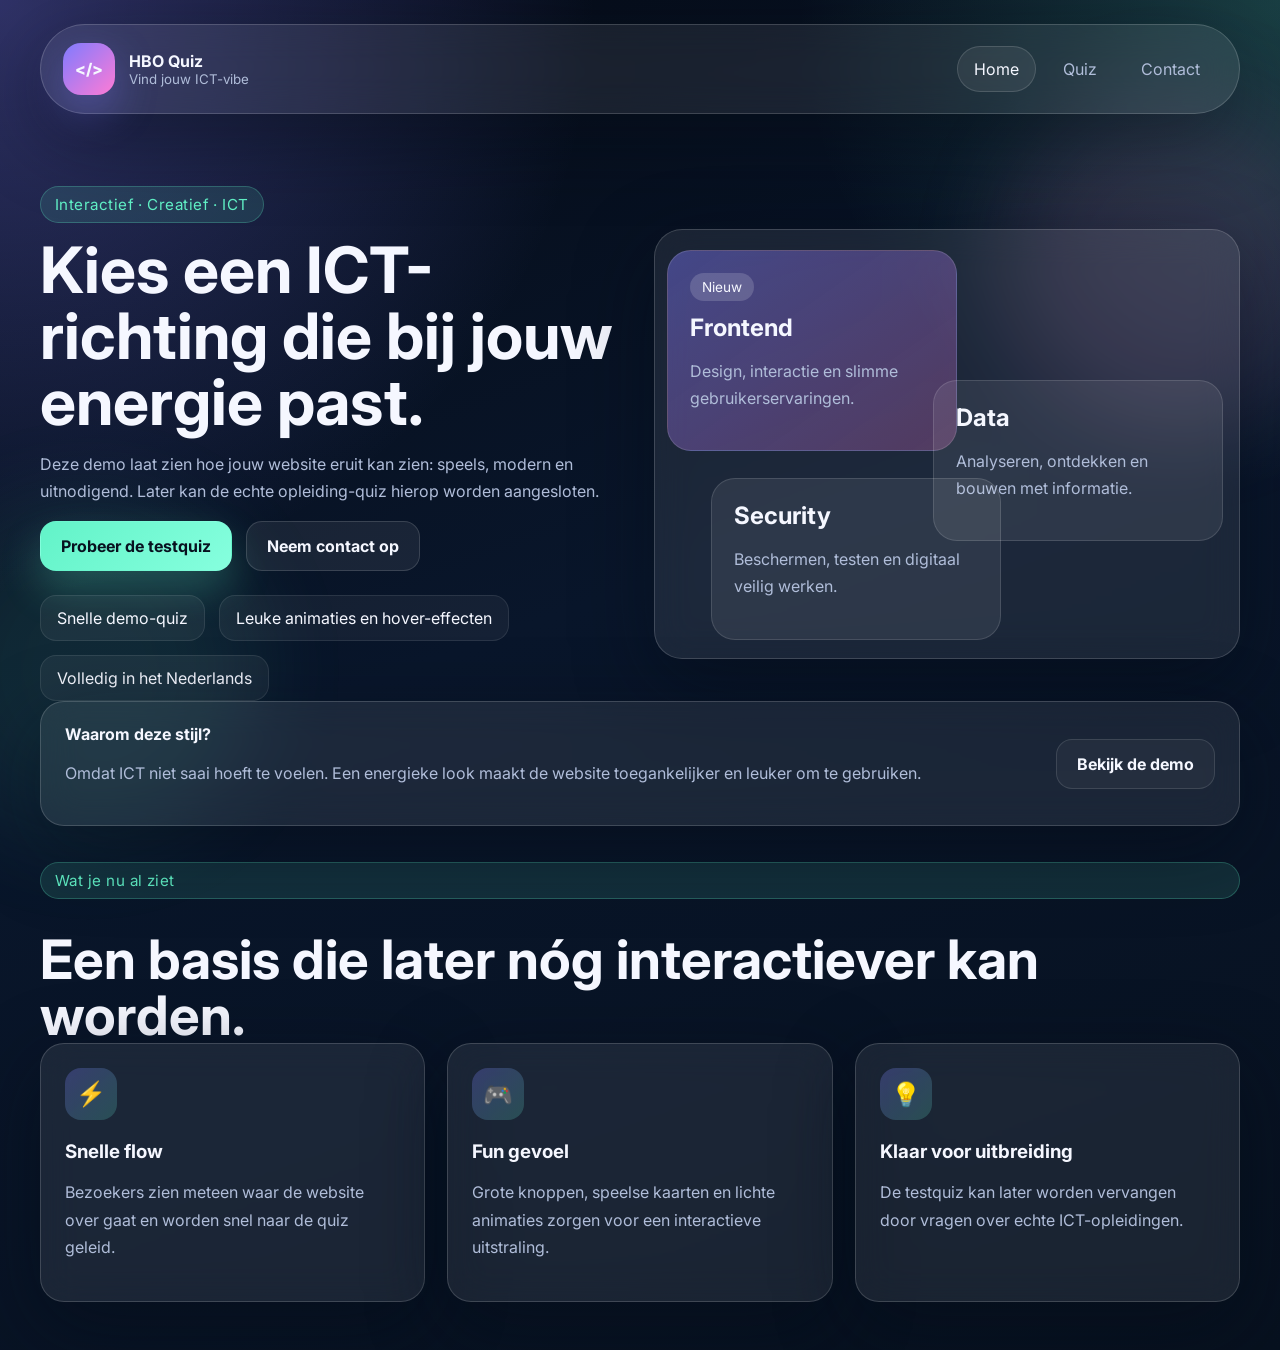
==== index.html @ da887272 "Merge pull request #1 from Aminao07/codex/create-interactive-quiz-website-structure Add static HBO Q" ====
<!DOCTYPE html>
<html lang="nl">
  <head>
    <meta charset="UTF-8" />
    <meta name="viewport" content="width=device-width, initial-scale=1.0" />
    <title>HBO Quiz | Ontdek jouw ICT-match</title>
    <meta
      name="description"
      content="Een speelse demo-website voor een interactieve ICT-quiz met home, quiz en contactpagina."
    />
    <link rel="preconnect" href="https://fonts.googleapis.com" />
    <link rel="preconnect" href="https://fonts.gstatic.com" crossorigin />
    <link
      href="https://fonts.googleapis.com/css2?family=Inter:wght@400;500;600;700;800&display=swap"
      rel="stylesheet"
    />
    <link rel="stylesheet" href="style.css" />
  </head>
  <body data-page="home">
    <div class="page-shell">
      <header class="site-header glass-panel">
        <a class="brand" href="index.html">
          <span class="brand-mark">&lt;/&gt;</span>
          <span>
            <strong>HBO Quiz</strong>
            <small>Vind jouw ICT-vibe</small>
          </span>
        </a>

        <button class="menu-toggle" type="button" aria-label="Open menu">
          <span></span>
          <span></span>
          <span></span>
        </button>

        <nav class="site-nav">
          <a class="active" href="index.html">Home</a>
          <a href="quiz.html">Quiz</a>
          <a href="contact.html">Contact</a>
        </nav>
      </header>

      <main>
        <section class="hero section-grid">
          <div class="hero-copy">
            <span class="eyebrow">Interactief · Creatief · ICT</span>
            <h1>Kies een ICT-richting die bij jouw energie past.</h1>
            <p>
              Deze demo laat zien hoe jouw website eruit kan zien: speels,
              modern en uitnodigend. Later kan de echte opleiding-quiz hierop
              worden aangesloten.
            </p>
            <div class="hero-actions">
              <a class="button button-primary" href="quiz.html">Probeer de testquiz</a>
              <a class="button button-secondary" href="contact.html">Neem contact op</a>
            </div>
            <ul class="hero-points">
              <li>Snelle demo-quiz</li>
              <li>Leuke animaties en hover-effecten</li>
              <li>Volledig in het Nederlands</li>
            </ul>
          </div>

          <div class="hero-visual glass-panel floating-card-stack">
            <div class="floating-card accent-card card-1">
              <span class="chip">Nieuw</span>
              <h2>Frontend</h2>
              <p>Design, interactie en slimme gebruikerservaringen.</p>
            </div>
            <div class="floating-card card-2">
              <h2>Data</h2>
              <p>Analyseren, ontdekken en bouwen met informatie.</p>
            </div>
            <div class="floating-card card-3">
              <h2>Security</h2>
              <p>Beschermen, testen en digitaal veilig werken.</p>
            </div>
          </div>
        </section>

        <section class="info-strip glass-panel">
          <div>
            <strong>Waarom deze stijl?</strong>
            <p>
              Omdat ICT niet saai hoeft te voelen. Een energieke look maakt de
              website toegankelijker en leuker om te gebruiken.
            </p>
          </div>
          <a class="button button-tertiary" href="quiz.html">Bekijk de demo</a>
        </section>

        <section class="section">
          <div class="section-heading">
            <span class="eyebrow">Wat je nu al ziet</span>
            <h2>Een basis die later nóg interactiever kan worden.</h2>
          </div>

          <div class="feature-grid">
            <article class="feature-card glass-panel">
              <div class="feature-icon">⚡</div>
              <h3>Snelle flow</h3>
              <p>
                Bezoekers zien meteen waar de website over gaat en worden snel
                naar de quiz geleid.
              </p>
            </article>
            <article class="feature-card glass-panel">
              <div class="feature-icon">🎮</div>
              <h3>Fun gevoel</h3>
              <p>
                Grote knoppen, speelse kaarten en lichte animaties zorgen voor
                een interactieve uitstraling.
              </p>
            </article>
            <article class="feature-card glass-panel">
              <div class="feature-icon">💡</div>
              <h3>Klaar voor uitbreiding</h3>
              <p>
                De testquiz kan later worden vervangen door vragen over echte
                ICT-opleidingen.
              </p>
            </article>
          </div>
        </section>
      </main>
    </div>

    <script src="script.js"></script>
  </body>
</html>
---- style.css ----
:root {
  --bg: #07111f;
  --bg-secondary: rgba(9, 18, 37, 0.75);
  --panel: rgba(255, 255, 255, 0.08);
  --panel-border: rgba(255, 255, 255, 0.16);
  --text: #f5f7ff;
  --muted: #b0bdd9;
  --accent: #62f3c8;
  --accent-strong: #7f7bff;
  --accent-warm: #ff7bd5;
  --shadow: 0 24px 80px rgba(5, 10, 22, 0.45);
  --radius-xl: 28px;
  --radius-lg: 20px;
  --radius-md: 14px;
}

* {
  box-sizing: border-box;
}

html {
  scroll-behavior: smooth;
}

body {
  margin: 0;
  min-height: 100vh;
  font-family: 'Inter', sans-serif;
  color: var(--text);
  background:
    radial-gradient(circle at top left, rgba(127, 123, 255, 0.35), transparent 32%),
    radial-gradient(circle at top right, rgba(98, 243, 200, 0.2), transparent 26%),
    linear-gradient(160deg, #050b16 0%, #09162b 45%, #07111f 100%);
}

body::before,
body::after {
  content: '';
  position: fixed;
  inset: auto;
  width: 340px;
  height: 340px;
  border-radius: 50%;
  filter: blur(50px);
  opacity: 0.34;
  z-index: -1;
}

body::before {
  top: 90px;
  right: -60px;
  background: rgba(255, 123, 213, 0.35);
}

body::after {
  bottom: 60px;
  left: -80px;
  background: rgba(98, 243, 200, 0.28);
}

.page-shell {
  width: min(1200px, calc(100% - 32px));
  margin: 0 auto;
  padding: 24px 0 48px;
}

.glass-panel {
  background: var(--panel);
  border: 1px solid var(--panel-border);
  backdrop-filter: blur(18px);
  box-shadow: var(--shadow);
}

.site-header {
  display: flex;
  align-items: center;
  justify-content: space-between;
  gap: 24px;
  padding: 18px 22px;
  border-radius: 999px;
  position: sticky;
  top: 16px;
  z-index: 10;
}

.brand {
  display: inline-flex;
  align-items: center;
  gap: 14px;
  color: var(--text);
  text-decoration: none;
}

.brand strong,
.brand small {
  display: block;
}

.brand small {
  color: var(--muted);
}

.brand-mark {
  width: 52px;
  height: 52px;
  display: grid;
  place-items: center;
  border-radius: 18px;
  background: linear-gradient(135deg, var(--accent-strong), var(--accent-warm));
  font-weight: 800;
  box-shadow: 0 16px 40px rgba(127, 123, 255, 0.35);
}

.site-nav {
  display: flex;
  align-items: center;
  gap: 10px;
}

.site-nav a,
.button {
  transition: transform 180ms ease, box-shadow 180ms ease, background 180ms ease, border-color 180ms ease;
}

.site-nav a {
  color: var(--muted);
  text-decoration: none;
  padding: 12px 16px;
  border-radius: 999px;
  border: 1px solid transparent;
}

.site-nav a:hover,
.site-nav a.active {
  color: var(--text);
  border-color: rgba(255, 255, 255, 0.14);
  background: rgba(255, 255, 255, 0.07);
}

.menu-toggle {
  display: none;
  flex-direction: column;
  gap: 4px;
  background: transparent;
  border: 0;
  padding: 0;
}

.menu-toggle span {
  width: 24px;
  height: 2px;
  background: var(--text);
  border-radius: 999px;
}

main {
  padding-top: 36px;
}

.section,
.section-grid {
  margin-top: 36px;
}

.section-grid {
  display: grid;
  grid-template-columns: repeat(2, minmax(0, 1fr));
  gap: 28px;
  align-items: center;
}

.hero-copy h1,
.section-heading h1,
.section-heading h2 {
  margin: 0;
  font-size: clamp(2.3rem, 5vw, 4.7rem);
  line-height: 1.03;
}

.section-heading h2 {
  font-size: clamp(2rem, 4.5vw, 3.4rem);
}

.hero-copy p,
.section-heading p,
.info-strip p,
.feature-card p,
.contact-form label,
.quiz-footer p,
.floating-card p {
  color: var(--muted);
  line-height: 1.7;
}

.eyebrow {
  display: inline-flex;
  margin-bottom: 14px;
  padding: 8px 14px;
  border-radius: 999px;
  background: rgba(98, 243, 200, 0.12);
  color: var(--accent);
  border: 1px solid rgba(98, 243, 200, 0.25);
  font-size: 0.95rem;
  letter-spacing: 0.03em;
}

.hero-actions,
.hero-points,
.contact-highlights {
  display: flex;
  gap: 14px;
  flex-wrap: wrap;
}

.hero-points {
  list-style: none;
  padding: 0;
  margin: 24px 0 0;
}

.hero-points li,
.status-pill,
.mini-card,
.form-note {
  padding: 12px 16px;
  border-radius: 16px;
  background: rgba(255, 255, 255, 0.05);
  border: 1px solid rgba(255, 255, 255, 0.09);
}

.button {
  display: inline-flex;
  align-items: center;
  justify-content: center;
  gap: 10px;
  padding: 14px 20px;
  border-radius: 16px;
  border: 1px solid transparent;
  font-weight: 700;
  text-decoration: none;
  cursor: pointer;
}

.button:hover,
.answer-button:hover,
.feature-card:hover,
.floating-card:hover,
.mini-card:hover,
.quiz-card:hover,
.contact-card:hover {
  transform: translateY(-3px);
}

.button-primary {
  background: linear-gradient(135deg, var(--accent), #86ffde);
  color: #07111f;
  box-shadow: 0 18px 40px rgba(98, 243, 200, 0.24);
}

.button-secondary {
  background: rgba(255, 255, 255, 0.07);
  border-color: rgba(255, 255, 255, 0.14);
  color: var(--text);
}

.button-tertiary {
  color: var(--text);
  border-color: rgba(255, 255, 255, 0.12);
  background: rgba(255, 255, 255, 0.04);
}

.hero-visual,
.quiz-card,
.contact-card {
  border-radius: var(--radius-xl);
  padding: 28px;
}

.floating-card-stack {
  position: relative;
  min-height: 430px;
  overflow: hidden;
}

.floating-card {
  position: absolute;
  width: min(290px, 100%);
  padding: 22px;
  border-radius: 24px;
  background: rgba(255, 255, 255, 0.08);
  border: 1px solid rgba(255, 255, 255, 0.13);
}

.floating-card h2,
.feature-card h3,
.quiz-progress h2 {
  margin: 0 0 10px;
}

.accent-card {
  background: linear-gradient(145deg, rgba(127, 123, 255, 0.42), rgba(255, 123, 213, 0.24));
}

.card-1 {
  top: 20px;
  left: 12px;
}

.card-2 {
  top: 150px;
  right: 16px;
}

.card-3 {
  bottom: 18px;
  left: 56px;
}

.chip {
  display: inline-flex;
  margin-bottom: 12px;
  padding: 6px 12px;
  border-radius: 999px;
  background: rgba(255, 255, 255, 0.16);
  font-size: 0.85rem;
}

.info-strip {
  display: flex;
  align-items: center;
  justify-content: space-between;
  gap: 20px;
  padding: 22px 24px;
  border-radius: 24px;
}

.feature-grid {
  display: grid;
  grid-template-columns: repeat(3, minmax(0, 1fr));
  gap: 22px;
}

.feature-card {
  border-radius: 24px;
  padding: 24px;
}

.feature-icon {
  display: grid;
  place-items: center;
  width: 52px;
  height: 52px;
  border-radius: 16px;
  background: linear-gradient(135deg, rgba(127, 123, 255, 0.28), rgba(98, 243, 200, 0.2));
  font-size: 1.5rem;
  margin-bottom: 20px;
}

.quiz-layout,
.contact-layout {
  align-items: start;
}

.quiz-intro,
.section-heading {
  display: flex;
  flex-direction: column;
  gap: 18px;
}

.quiz-progress {
  display: grid;
  gap: 18px;
}

.quiz-progress-label {
  margin: 0;
  color: var(--accent);
  font-weight: 700;
}

.progress-bar {
  width: 100%;
  height: 14px;
  border-radius: 999px;
  background: rgba(255, 255, 255, 0.08);
  overflow: hidden;
}

.progress-bar span {
  display: block;
  height: 100%;
  width: 33.333%;
  border-radius: inherit;
  background: linear-gradient(90deg, var(--accent), var(--accent-strong));
  transition: width 250ms ease;
}

.answer-grid {
  display: grid;
  grid-template-columns: repeat(3, minmax(0, 1fr));
  gap: 14px;
  margin: 28px 0;
}

.answer-button {
  padding: 18px 16px;
  border-radius: 18px;
  border: 1px solid rgba(255, 255, 255, 0.13);
  background: rgba(255, 255, 255, 0.05);
  color: var(--text);
  font-size: 1rem;
  font-weight: 700;
  cursor: pointer;
  transition: transform 180ms ease, border-color 180ms ease, background 180ms ease;
}

.answer-button.is-selected {
  border-color: rgba(98, 243, 200, 0.7);
  background: rgba(98, 243, 200, 0.14);
  box-shadow: 0 12px 30px rgba(98, 243, 200, 0.16);
}

.quiz-footer {
  display: flex;
  align-items: center;
  justify-content: space-between;
  gap: 16px;
  flex-wrap: wrap;
}

.status-pill {
  display: inline-flex;
  align-items: center;
  gap: 10px;
  width: fit-content;
}

.status-dot {
  width: 10px;
  height: 10px;
  border-radius: 50%;
  background: var(--accent);
  box-shadow: 0 0 0 8px rgba(98, 243, 200, 0.15);
}

.contact-highlights {
  margin-top: 10px;
}

.mini-card {
  display: flex;
  flex-direction: column;
  gap: 8px;
}

.contact-form {
  display: grid;
  gap: 16px;
}

.contact-form label {
  display: grid;
  gap: 10px;
  font-weight: 600;
  color: var(--text);
}

.contact-form input,
.contact-form textarea {
  width: 100%;
  padding: 16px;
  border-radius: 16px;
  border: 1px solid rgba(255, 255, 255, 0.11);
  background: rgba(8, 14, 30, 0.72);
  color: var(--text);
  font: inherit;
}

.contact-form input:focus,
.contact-form textarea:focus {
  outline: 2px solid rgba(98, 243, 200, 0.45);
  border-color: transparent;
}

.form-note {
  margin: 0;
  color: var(--muted);
}

@media (max-width: 920px) {
  .section-grid,
  .feature-grid,
  .answer-grid {
    grid-template-columns: 1fr;
  }

  .floating-card-stack {
    min-height: 520px;
  }

  .info-strip,
  .quiz-footer {
    flex-direction: column;
    align-items: start;
  }
}

@media (max-width: 720px) {
  .page-shell {
    width: min(100% - 20px, 1200px);
  }

  .site-header {
    border-radius: 28px;
    padding: 18px;
    align-items: start;
    flex-wrap: wrap;
  }

  .menu-toggle {
    display: inline-flex;
    margin-left: auto;
  }

  .site-nav {
    display: none;
    width: 100%;
    flex-direction: column;
    align-items: stretch;
    padding-top: 8px;
  }

  .site-header.menu-open .site-nav {
    display: flex;
  }

  .site-nav a {
    text-align: center;
  }

  .hero-visual,
  .quiz-card,
  .contact-card {
    padding: 22px;
  }

  .floating-card {
    position: relative;
    width: 100%;
    inset: auto;
    margin-bottom: 16px;
  }

  .floating-card-stack {
    min-height: 0;
  }
}
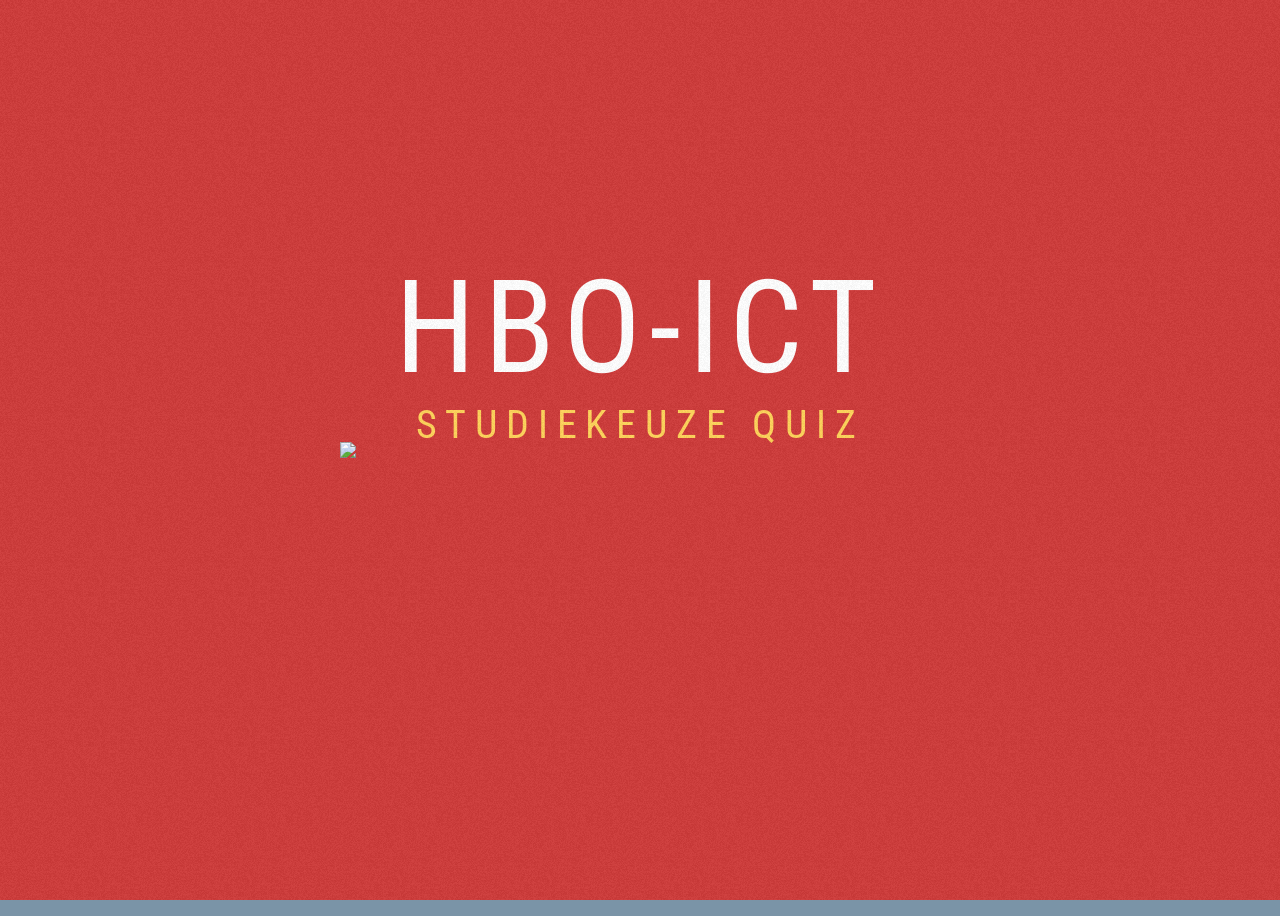
==== commit 2700ad6e: "Add files via upload" ====
--- a/index.html
+++ b/index.html
@@ -1,130 +1,276 @@
 <!DOCTYPE html>
 <html lang="nl">
-  <head>
-    <meta charset="UTF-8" />
-    <meta name="viewport" content="width=device-width, initial-scale=1.0" />
-    <title>HBO Quiz | Ontdek jouw ICT-match</title>
-    <meta
-      name="description"
-      content="Een speelse demo-website voor een interactieve ICT-quiz met home, quiz en contactpagina."
-    />
-    <link rel="preconnect" href="https://fonts.googleapis.com" />
-    <link rel="preconnect" href="https://fonts.gstatic.com" crossorigin />
-    <link
-      href="https://fonts.googleapis.com/css2?family=Inter:wght@400;500;600;700;800&display=swap"
-      rel="stylesheet"
-    />
-    <link rel="stylesheet" href="style.css" />
-  </head>
-  <body data-page="home">
-    <div class="page-shell">
-      <header class="site-header glass-panel">
-        <a class="brand" href="index.html">
-          <span class="brand-mark">&lt;/&gt;</span>
-          <span>
-            <strong>HBO Quiz</strong>
-            <small>Vind jouw ICT-vibe</small>
-          </span>
-        </a>
-
-        <button class="menu-toggle" type="button" aria-label="Open menu">
-          <span></span>
-          <span></span>
-          <span></span>
-        </button>
-
-        <nav class="site-nav">
-          <a class="active" href="index.html">Home</a>
-          <a href="quiz.html">Quiz</a>
-          <a href="contact.html">Contact</a>
-        </nav>
-      </header>
-
-      <main>
-        <section class="hero section-grid">
-          <div class="hero-copy">
-            <span class="eyebrow">Interactief · Creatief · ICT</span>
-            <h1>Kies een ICT-richting die bij jouw energie past.</h1>
-            <p>
-              Deze demo laat zien hoe jouw website eruit kan zien: speels,
-              modern en uitnodigend. Later kan de echte opleiding-quiz hierop
-              worden aangesloten.
-            </p>
-            <div class="hero-actions">
-              <a class="button button-primary" href="quiz.html">Probeer de testquiz</a>
-              <a class="button button-secondary" href="contact.html">Neem contact op</a>
-            </div>
-            <ul class="hero-points">
-              <li>Snelle demo-quiz</li>
-              <li>Leuke animaties en hover-effecten</li>
-              <li>Volledig in het Nederlands</li>
-            </ul>
-          </div>
-
-          <div class="hero-visual glass-panel floating-card-stack">
-            <div class="floating-card accent-card card-1">
-              <span class="chip">Nieuw</span>
-              <h2>Frontend</h2>
-              <p>Design, interactie en slimme gebruikerservaringen.</p>
-            </div>
-            <div class="floating-card card-2">
-              <h2>Data</h2>
-              <p>Analyseren, ontdekken en bouwen met informatie.</p>
-            </div>
-            <div class="floating-card card-3">
-              <h2>Security</h2>
-              <p>Beschermen, testen en digitaal veilig werken.</p>
-            </div>
-          </div>
-        </section>
-
-        <section class="info-strip glass-panel">
-          <div>
-            <strong>Waarom deze stijl?</strong>
-            <p>
-              Omdat ICT niet saai hoeft te voelen. Een energieke look maakt de
-              website toegankelijker en leuker om te gebruiken.
-            </p>
-          </div>
-          <a class="button button-tertiary" href="quiz.html">Bekijk de demo</a>
-        </section>
-
-        <section class="section">
-          <div class="section-heading">
-            <span class="eyebrow">Wat je nu al ziet</span>
-            <h2>Een basis die later nóg interactiever kan worden.</h2>
-          </div>
-
-          <div class="feature-grid">
-            <article class="feature-card glass-panel">
-              <div class="feature-icon">⚡</div>
-              <h3>Snelle flow</h3>
-              <p>
-                Bezoekers zien meteen waar de website over gaat en worden snel
-                naar de quiz geleid.
-              </p>
-            </article>
-            <article class="feature-card glass-panel">
-              <div class="feature-icon">🎮</div>
-              <h3>Fun gevoel</h3>
-              <p>
-                Grote knoppen, speelse kaarten en lichte animaties zorgen voor
-                een interactieve uitstraling.
-              </p>
-            </article>
-            <article class="feature-card glass-panel">
-              <div class="feature-icon">💡</div>
-              <h3>Klaar voor uitbreiding</h3>
-              <p>
-                De testquiz kan later worden vervangen door vragen over echte
-                ICT-opleidingen.
-              </p>
-            </article>
-          </div>
-        </section>
-      </main>
+<head>
+    <meta charset="UTF-8">
+    <meta name="viewport" content="width=device-width, initial-scale=1.0">
+    <title>HBO-ICT Studiekeuze Quiz</title>
+    <link rel="stylesheet" href="style.css?v=20260330-1">
+    <link rel="stylesheet" href="https://cdnjs.cloudflare.com/ajax/libs/font-awesome/4.7.0/css/font-awesome.min.css">
+</head>
+<body>
+
+    <!-- SVG squiggles taken from https://codepen.io/lbebber/pen/KwGEQv -->
+    <svg version="1.1" xmlns="http://www.w3.org/2000/svg">
+        <defs>
+            <filter id="squiggly-0">
+                <feTurbulence id="turbulence" baseFrequency="0.06" numOctaves="3" result="noise" seed="0"></feTurbulence>
+                <feDisplacementMap id="displacement" in="SourceGraphic" in2="noise" scale="6"></feDisplacementMap>
+            </filter>
+            <filter id="squiggly-1">
+                <feTurbulence id="turbulence" baseFrequency="0.06" numOctaves="3" result="noise" seed="1"></feTurbulence>
+                <feDisplacementMap in="SourceGraphic" in2="noise" scale="8"></feDisplacementMap>
+            </filter>
+            <filter id="squiggly-2">
+                <feTurbulence id="turbulence" baseFrequency="0.06" numOctaves="3" result="noise" seed="2"></feTurbulence>
+                <feDisplacementMap in="SourceGraphic" in2="noise" scale="6"></feDisplacementMap>
+            </filter>
+            <filter id="squiggly-3">
+                <feTurbulence id="turbulence" baseFrequency="0.06" numOctaves="3" result="noise" seed="3"></feTurbulence>
+                <feDisplacementMap in="SourceGraphic" in2="noise" scale="8"></feDisplacementMap>
+            </filter>
+            <filter id="squiggly-4">
+                <feTurbulence id="turbulence" baseFrequency="0.06" numOctaves="3" result="noise" seed="4"></feTurbulence>
+                <feDisplacementMap in="SourceGraphic" in2="noise" scale="6"></feDisplacementMap>
+            </filter>
+        </defs>
+    </svg>
+
+    <!-- Grain and vignette -->
+    <div class="overlay"></div>
+
+    <!-- Rapport page: hidden on screen, visible only when printing -->
+    <div id="rapport-page"></div>
+
+    <!-- Main markup -->
+
+    <div class="options">
+        <div class="options_sf">
+            <img src="https://s3-us-west-2.amazonaws.com/s.cdpn.io/217233/sfIcon2.png">
+        </div>
+        <div class="options_bg">
+            <img src="https://s3-us-west-2.amazonaws.com/s.cdpn.io/217233/bgIcon2.png">
+        </div>
     </div>
 
-    <script src="script.js"></script>
-  </body>
+    <div class="main">
+        <div class="main_inner">
+            <div class="main_inner__loading">
+                <div class="bg">
+                    <img src="https://s3-us-west-2.amazonaws.com/s.cdpn.io/217233/mars_sunburst.png">
+                </div>
+                <div class="loader">
+                    <div class="text">
+                        <div class="intro-line intro-line--main">HBO-ICT</div>
+                        <div class="intro-line intro-line--sub">Studiekeuze Quiz</div>
+                    </div>
+                    <p>
+                        <button>Klik om te beginnen</button>
+                    </p>
+                </div>
+            </div>
+            <div class="main_inner__modalOverlay"></div>
+            <div class="main_inner__modal"></div>
+            <div class="main_inner__modalContent">
+                <!-- Filled dynamically by JS -->
+            </div>
+
+            <!-- Pass the pen logo -->
+            <div class="main_inner__logo">
+                <a href="">
+                    <img src="https://s3-us-west-2.amazonaws.com/s.cdpn.io/217233/vgqlogo.svg">
+                </a>
+            </div>
+
+            <!-- Question -->
+            <div class="main_inner__title">
+                <h1></h1>
+                <p>Klik op een antwoord of gebruik de cijfertoetsen</p>
+            </div>
+
+            <!-- Scene circle backdrop -->
+            <div class="main_inner__circle"></div>
+
+            <!-- Scene right or wrong feedback -->
+            <div class="main_inner__feedback"></div>
+
+            <!-- Scene answers, generated through JS -->
+            <div class="main_inner__answers"></div>
+
+            <!-- Quiz progress element -->
+            <div class="main_inner__breadcrumbs"></div>
+        </div>
+    </div>
+
+    <canvas class="grain"></canvas>
+
+    <style>
+        /* ── Name modal ──────────────────────────────────────── */
+        .name-modal-wrap {
+            padding: 28px 28px 24px;
+            font-family: 'Segoe UI', system-ui, -apple-system, sans-serif;
+        }
+        .name-modal-wrap h2 {
+            font-size: 20px;
+            font-weight: 700;
+            color: #0a1a3b;
+            margin-bottom: 8px;
+        }
+        .name-modal-wrap > p {
+            font-size: 13px;
+            color: #6b7a99;
+            margin-bottom: 20px;
+            line-height: 1.5;
+        }
+        .name-modal-row {
+            display: grid;
+            grid-template-columns: 1fr 1fr;
+            gap: 12px;
+            margin-bottom: 20px;
+        }
+        .name-modal-field {
+            display: flex;
+            flex-direction: column;
+            gap: 6px;
+        }
+        .name-modal-field label {
+            font-size: 11px;
+            font-weight: 600;
+            color: #6b7a99;
+            text-transform: uppercase;
+            letter-spacing: 0.05em;
+        }
+        .name-modal-field input {
+            padding: 10px 14px;
+            border: 1.5px solid #dce4f0;
+            border-radius: 10px;
+            font-size: 15px;
+            color: #1a1a2e;
+            outline: none;
+            transition: border-color 0.15s;
+            font-family: inherit;
+        }
+        .name-modal-field input:focus { border-color: #1a6dc5; }
+        .name-modal-field input.input-error { border-color: #c0392b; }
+        .name-modal-field input::placeholder { color: #b0bcd4; }
+        .name-modal-error {
+            font-size: 11px;
+            color: #c0392b;
+            min-height: 16px;
+        }
+        .name-modal-submit {
+            display: block;
+            width: 100%;
+            padding: 13px 20px;
+            background: #1a1a2e;
+            color: #fff;
+            border: none;
+            font-size: 14px;
+            font-weight: 600;
+            border-radius: 10px;
+            cursor: pointer;
+            font-family: inherit;
+            transition: background 0.15s;
+        }
+        .name-modal-submit:hover { background: #0a0a1a; }
+
+        .name-modal-over-ons {
+            display: block;
+            text-align: center;
+            margin-top: 12px;
+            font-size: 13px;
+            color: #6b7a99;
+            text-decoration: none;
+        }
+        .name-modal-over-ons:hover { color: #1a6dc5; text-decoration: underline; }
+
+        /* ── Download button in results ──────────────────────── */
+        .res-download {
+            display: block;
+            width: 100%;
+            padding: 13px 20px;
+            background: #1a6dc5;
+            color: #fff;
+            border: none;
+            font-size: 14px;
+            font-weight: 600;
+            border-radius: 10px;
+            cursor: pointer;
+            font-family: 'Segoe UI', system-ui, -apple-system, sans-serif;
+            transition: background 0.15s;
+        }
+        .res-download:hover { background: #0a3d6b; }
+
+        /* ── Print / PDF rapport ─────────────────────────────── */
+        #rapport-page { display: none; }
+
+        @media print {
+            body { background: #fff !important; padding: 0 !important;
+                   display: block !important; font-family: 'Segoe UI', system-ui, sans-serif;
+                   color: #1a1a2e; }
+            #rapport-page { display: block !important; }
+            .overlay, .options, .main, canvas { display: none !important; }
+            @page { size: A4; margin: 18mm 18mm; }
+        }
+
+        .rp-header {
+            display: flex; align-items: flex-start; justify-content: space-between;
+            border-bottom: 3px solid #0a3d6b; padding-bottom: 12px; margin-bottom: 20px;
+        }
+        .rp-header-left h1 { font-size: 22px; font-weight: 700; color: #0a3d6b; margin-bottom: 2px; }
+        .rp-header-left p  { font-size: 11px; color: #6b7a99; letter-spacing: 0.06em; text-transform: uppercase; }
+        .rp-header-right   { text-align: right; font-size: 11px; color: #6b7a99; line-height: 1.7; }
+        .rp-student-box {
+            background: #f4f6fa; border-radius: 10px; padding: 14px 18px; margin-bottom: 20px;
+            display: grid; grid-template-columns: 1fr 1fr 1fr; gap: 12px;
+        }
+        .rp-field label { font-size: 10px; text-transform: uppercase; letter-spacing: 0.07em;
+                          color: #6b7a99; font-weight: 600; display: block; margin-bottom: 3px; }
+        .rp-field span  { font-size: 14px; font-weight: 600; color: #0a1a3b; }
+        .rp-section-title {
+            font-size: 12px; font-weight: 700; color: #0a3d6b; text-transform: uppercase;
+            letter-spacing: 0.08em; margin-bottom: 10px; padding-bottom: 5px;
+            border-bottom: 1.5px solid #dce4f0;
+        }
+        .rp-best-box    { border-radius: 12px; padding: 16px 20px; margin-bottom: 18px; color: #fff; }
+        .rp-best-eyebrow{ font-size: 10px; font-weight: 700; text-transform: uppercase;
+                          letter-spacing: 0.1em; opacity: 0.85; margin-bottom: 4px; }
+        .rp-best-title  { font-size: 20px; font-weight: 700; margin-bottom: 6px; }
+        .rp-best-desc   { font-size: 12px; opacity: 0.9; line-height: 1.6; margin-bottom: 10px; }
+        .rp-best-meta   { font-size: 11px; opacity: 0.8; }
+        .rp-skills-row  { display: flex; flex-wrap: wrap; gap: 6px; margin-top: 8px; }
+        .rp-skill-badge { font-size: 10px; font-weight: 600; padding: 3px 10px; border-radius: 20px;
+                          background: rgba(255,255,255,0.22); color: #fff; }
+        .rp-scores-table{ width: 100%; border-collapse: collapse; margin-bottom: 20px; font-size: 13px; }
+        .rp-scores-table th { background: #0a3d6b; color: #fff; padding: 8px 12px; text-align: left;
+                              font-size: 11px; font-weight: 600; text-transform: uppercase; letter-spacing: 0.06em; }
+        .rp-scores-table td { padding: 9px 12px; border-bottom: 1px solid #eef1f8; vertical-align: middle; }
+        .rp-scores-table tr:last-child td { border-bottom: none; }
+        .rp-scores-table tr:nth-child(even) td { background: #f8fafd; }
+        .rp-code-badge  { display: inline-block; font-size: 10px; font-weight: 700;
+                          padding: 2px 8px; border-radius: 20px; margin-right: 6px; }
+        .rp-bar-bg      { height: 8px; background: #e8ecf4; border-radius: 4px; overflow: hidden; width: 150px; }
+        .rp-bar-fill    { height: 8px; border-radius: 4px; }
+        .rp-answers-section { page-break-before: always; }
+        .rp-answers-table { width: 100%; border-collapse: collapse; font-size: 11px; }
+        .rp-answers-table th { background: #0a3d6b; color: #fff; padding: 7px 10px; text-align: left;
+                               font-weight: 600; text-transform: uppercase; letter-spacing: 0.05em; font-size: 10px; }
+        .rp-answers-table td { padding: 8px 10px; border-bottom: 1px solid #eef1f8;
+                               vertical-align: top; line-height: 1.5; }
+        .rp-answers-table tr:nth-child(even) td { background: #f8fafd; }
+        .rp-footer { margin-top: 24px; padding-top: 10px; border-top: 1px solid #dce4f0;
+                     display: flex; justify-content: space-between; font-size: 10px; color: #9ba8c4; }
+
+        /* Staggered slide-in transitions for answer options 4 and 5 */
+        body .main_inner__answers .answer:nth-of-type(4) {
+            transition: text-indent 0.12s, left 0.2s 0.2857142857s, opacity 0.2s 0.2857142857s;
+        }
+        body .main_inner__answers .answer:nth-of-type(5) {
+            transition: text-indent 0.12s, left 0.2s 0.3571428571s, opacity 0.2s 0.3571428571s;
+        }
+    </style>
+
+    <script src="https://code.jquery.com/jquery-3.6.0.min.js"></script>
+    <script src="https://cdnjs.cloudflare.com/ajax/libs/html2pdf.js/0.10.1/html2pdf.bundle.min.js"></script>
+    <script src="script.js?v=20260330-1"></script>
+</body>
 </html>
--- a/style.css
+++ b/style.css
@@ -1,558 +1,1867 @@
-:root {
-  --bg: #07111f;
-  --bg-secondary: rgba(9, 18, 37, 0.75);
-  --panel: rgba(255, 255, 255, 0.08);
-  --panel-border: rgba(255, 255, 255, 0.16);
-  --text: #f5f7ff;
-  --muted: #b0bdd9;
-  --accent: #62f3c8;
-  --accent-strong: #7f7bff;
-  --accent-warm: #ff7bd5;
-  --shadow: 0 24px 80px rgba(5, 10, 22, 0.45);
-  --radius-xl: 28px;
-  --radius-lg: 20px;
-  --radius-md: 14px;
-}
+@import url("https://fonts.googleapis.com/css?family=Roboto+Condensed");
+@font-face {
+  font-family: 'Retrocycles';
+  src: url("https://s3-us-west-2.amazonaws.com/s.cdpn.io/217233/RetrocyclesRegular.woff2") format("woff2"), url("https://s3-us-west-2.amazonaws.com/s.cdpn.io/217233/RetrocyclesRegular.woff") format("woff");
+  font-weight: normal;
+  font-style: normal; }
+@font-face {
+  font-family: 'Pasta';
+  src: url("https://s3-us-west-2.amazonaws.com/s.cdpn.io/217233/PastaPalazzo.woff2") format("woff2"), url("https://s3-us-west-2.amazonaws.com/s.cdpn.io/217233/PastaPalazzo.woff") format("woff");
+  font-weight: normal;
+  font-style: normal; }
+* {
+  box-sizing: border-box; }
 
-* {
-  box-sizing: border-box;
-}
+body .overlay, body .main_inner__loading .loader, body .main_inner__title, body .main_inner__circle, body .main_inner__circle .circle, body .main_inner__circle .circles, body .main_inner__scenes, body .main_inner__scenes .scene, body .main_inner__info, body .main_inner__feedback, body .main_inner__answers, body .main_inner__breadcrumbs {
+  position: absolute;
+  left: 0;
+  right: 0;
+  margin: auto;
+  top: 50%;
+  transform: translateY(-50%); }
 
-html {
-  scroll-behavior: smooth;
-}
+body .main_inner__breadcrumbs .breadcrumb.correct:before, body .main_inner__breadcrumbs .breadcrumb.wrong:before {
+  display: block;
+  position: absolute;
+  font-family: 'fontawesome';
+  font-size: 18px; }
+
+body .main_inner__circle {
+  background: #68859b;
+  width: 300px;
+  height: 300px;
+  border-radius: 150px;
+  transition: all 500ms;
+  transition-timing-function: cubic-bezier(1, 0, 0.2, 0.99);
+  z-index: -1;
+  animation: squiggly-anim 0.3s linear infinite; }
 
 body {
-  margin: 0;
-  min-height: 100vh;
-  font-family: 'Inter', sans-serif;
-  color: var(--text);
-  background:
-    radial-gradient(circle at top left, rgba(127, 123, 255, 0.35), transparent 32%),
-    radial-gradient(circle at top right, rgba(98, 243, 200, 0.2), transparent 26%),
-    linear-gradient(160deg, #050b16 0%, #09162b 45%, #07111f 100%);
-}
+  background: #7a94a7;
+  overflow: hidden;
+  font-family: 'Roboto Condensed', sans-serif;
+  padding: 40px;
+  height: 100vh; }
+  @media only screen and (max-width: 1000px) {
+    body {
+      padding: 34px;
+      height: 400px; } }
+  body svg {
+    position: absolute; }
+  body .options {
+    position: absolute;
+    right: 34px;
+    top: 40px;
+    z-index: 2; }
+    body .options_bg img {
+      width: 21px;
+      image-rendering: pixelated; }
+    body .options_sf img {
+      width: 18px;
+      margin-right: 10px;
+      image-rendering: pixelated; }
+    body .options div {
+      float: left;
+      transition: all 1s;
+      cursor: pointer; }
+  body .overlay {
+    width: 100%;
+    height: 100vh;
+    pointer-events: none;
+    background-image: url("https://s3-us-west-2.amazonaws.com/s.cdpn.io/217233/ptp_grain.png"), -webkit-radial-gradient(center, ellipse cover, rgba(0, 0, 0, 0) 0%, rgba(0, 0, 0, 0.25) 100%); }
+    @media only screen and (max-width: 1000px) {
+      body .overlay {
+        height: 100vh; } }
+  @media only screen and (max-width: 1000px) {
+    body .main {
+      height: 600px; } }
+  @media only screen and (max-width: 1000px) {
+    body .main_inner {
+      height: 600px; } }
+  body .main_inner__loading {
+    position: fixed;
+    height: 100%;
+    width: 100%;
+    background: #CF3A39;
+    left: 0;
+    top: 0;
+    z-index: 4; }
+    body .main_inner__loading .joy {
+      transform: scale(0);
+      width: 200px;
+      animation: scale_bounce_expo 1s 0s forwards;
+      position: absolute;
+      left: 0;
+      right: 0;
+      margin: auto;
+      opacity: 0.2;
+      top: 50%;
+      transform: translateY(-50%); }
+      body .main_inner__loading .joy img {
+        width: 100%; }
+    body .main_inner__loading .text {
+      position: absolute;
+      text-align: center;
+      left: 0;
+      right: 0;
+      margin: auto;
+      top: -90px;
+      width: min(90vw, 560px); }
+      body .main_inner__loading .text .intro-line {
+        animation: scale_bounce_expo 0.9s forwards;
+        transform: scale(0);
+        text-transform: uppercase;
+        line-height: 0.95; }
+      body .main_inner__loading .text .intro-line--main {
+        font-family: 'Pasta', 'Roboto Condensed', sans-serif;
+        font-size: clamp(72px, 12vw, 130px);
+        color: white;
+        letter-spacing: 0.06em; }
+      body .main_inner__loading .text .intro-line--sub {
+        font-family: 'Roboto Condensed', sans-serif;
+        font-size: clamp(24px, 3.6vw, 40px);
+        color: #ffd35a;
+        letter-spacing: 0.22em;
+        margin-top: 16px;
+        animation-delay: 0.18s; }
+    body .main_inner__loading .bg {
+      height: 100vh;
+      width: 600px;
+      position: absolute;
+      left: 0;
+      right: 0;
+      margin: auto;
+      animation: spin 10s linear infinite; }
+      @media only screen and (max-width: 650px) {
+        body .main_inner__loading .bg {
+          width: 100%; } }
+      body .main_inner__loading .bg img {
+        width: 600px;
+        position: absolute;
+        left: 0;
+        right: 0;
+        margin: auto;
+        top: 50%;
+        transform: translateY(-50%) rotate(0deg); }
+        @media only screen and (max-width: 650px) {
+          body .main_inner__loading .bg img {
+            width: 100%; } }
+    body .main_inner__loading.loaded {
+      animation: loadOut 1s 0s forwards;
+      pointer-events: none; }
+    body .main_inner__loading button {
+      opacity: 0;
+      font-family: 'Roboto Condensed', sans-serif;
+      cursor: pointer;
+      outline: none;
+      animation: pulse 1s 2s infinite; }
+    body .main_inner__loading .loader {
+      cursor: pointer;
+      z-index: 5;
+      color: white;
+      text-align: center; }
+      body .main_inner__loading .loader img {
+        width: 200px;
+        pointer-events: none;
+        transform: scale(0);
+        animation: scale_bounce_expo 1s .7s forwards; }
+      body .main_inner__loading .loader button {
+        clear: both;
+        outline: none;
+        width: 240px;
+        padding: 12px;
+        background: transparent;
+        margin-top: 30px;
+        color: #ffcc00;
+        border: 0;
+        font-size: 44px;
+        top: 50px;
+        position: relative;
+        left: -5px;
+        display: inline-block;
+        font-family: 'pasta'; }
+  body .main_inner__modal, body .main_inner__modalContent {
+    display: none;
+    position: fixed;
+    width: 560px;
+    background: #ffffff;
+    padding: 0;
+    border-radius: 20px;
+    left: 0;
+    right: 0;
+    margin: auto;
+    z-index: 3;
+    height: auto;
+    top: 50%;
+    -webkit-transform: translateY(-50%);
+    transform: translateY(-50%);
+    box-shadow: 0 24px 64px rgba(0,0,0,0.28);
+    overflow: hidden; }
+    @media only screen and (max-width: 650px) {
+      body .main_inner__modal, body .main_inner__modalContent {
+        width: calc(100% - 32px); } }
+  body .main_inner__modalContent {
+    animation: none;
+    background: transparent !important;
+    font-family: 'Segoe UI', system-ui, -apple-system, sans-serif; }
 
-body::before,
-body::after {
-  content: '';
+  /* ── Result hero ─────────────────────────────────────────── */
+  .res-hero {
+    padding: 28px 28px 24px;
+    color: #fff; }
+  .res-hero-top {
+    display: flex;
+    align-items: center;
+    justify-content: space-between;
+    margin-bottom: 14px; }
+  .res-hero-eyebrow {
+    font-size: 12px;
+    font-weight: 600;
+    letter-spacing: 0.08em;
+    text-transform: uppercase;
+    background: rgba(255,255,255,0.22);
+    padding: 4px 12px;
+    border-radius: 20px; }
+  .res-hero-code {
+    font-size: 12px;
+    font-weight: 700;
+    letter-spacing: 0.06em;
+    background: rgba(255,255,255,0.25);
+    padding: 4px 12px;
+    border-radius: 20px; }
+  .res-hero-title {
+    font-size: 26px;
+    font-weight: 800;
+    margin: 0 0 10px;
+    line-height: 1.2; }
+  .res-hero-desc {
+    font-size: 14px;
+    line-height: 1.65;
+    opacity: 0.92;
+    margin-bottom: 16px; }
+  .res-hero-location {
+    font-size: 12px;
+    opacity: 0.78; }
+
+  /* ── Result profile bars ─────────────────────────────────── */
+  .res-profile {
+    padding: 20px 24px 4px;
+    background: #fff; }
+  .res-profile-heading {
+    font-size: 11px;
+    font-weight: 700;
+    letter-spacing: 0.1em;
+    text-transform: uppercase;
+    color: #9ba3b8;
+    margin-bottom: 14px; }
+  .res-item {
+    margin-bottom: 12px; }
+  .res-item--top .res-item-label {
+    font-weight: 700; }
+  .res-item-meta {
+    display: flex;
+    align-items: center;
+    justify-content: space-between;
+    margin-bottom: 6px; }
+  .res-item-left {
+    display: flex;
+    align-items: center;
+    gap: 8px; }
+  .res-item-code {
+    font-size: 10px;
+    font-weight: 700;
+    color: #fff;
+    padding: 2px 8px;
+    border-radius: 20px;
+    letter-spacing: 0.04em; }
+  .res-item-label {
+    font-size: 13px;
+    color: #1a1a2e; }
+  .res-item-pct {
+    font-size: 13px;
+    font-weight: 700; }
+  .res-bar-bg {
+    height: 7px;
+    background: #eef1f8;
+    border-radius: 4px;
+    overflow: hidden; }
+  .res-bar {
+    height: 7px;
+    border-radius: 4px;
+    width: 0;
+    transition: width 0.9s cubic-bezier(0.22,1,0.36,1); }
+
+  /* ── Result actions ──────────────────────────────────────── */
+  .res-actions {
+    padding: 16px 24px 24px;
+    background: #fff;
+    display: flex;
+    flex-direction: column;
+    gap: 10px; }
+  .res-cta {
+    display: block;
+    text-align: center;
+    padding: 13px 20px;
+    background: #1a1a2e;
+    color: #fff !important;
+    text-decoration: none !important;
+    font-size: 14px;
+    font-weight: 600;
+    border-radius: 10px;
+    transition: background 0.15s; }
+  .res-cta:hover {
+    background: #0a0a1a; }
+  .res-restart {
+    display: block;
+    width: 100%;
+    padding: 11px 20px;
+    background: #fff;
+    color: #6b7a99;
+    border: 1.5px solid #dce4f0;
+    font-size: 13px;
+    font-family: 'Segoe UI', system-ui, -apple-system, sans-serif;
+    font-weight: 500;
+    border-radius: 10px;
+    cursor: pointer;
+    transition: background 0.15s, color 0.15s; }
+  .res-restart:hover {
+    background: #f4f6fa;
+    color: #1a1a2e; }
+
+  body .main_inner__modalOverlay {
+    position: fixed;
+    height: 100%;
+    width: 100%;
+    background: rgba(39, 33, 86, 0.768627451);
+    left: 0;
+    top: 0;
+    display: none;
+    z-index: 2; }
+  body .main_inner__logo {
+    position: relative;
+    z-index: 1; }
+    @media only screen and (max-width: 1000px) {
+      body .main_inner__logo {
+        text-align: center; } }
+    @media only screen and (max-width: 600px) {
+      body .main_inner__logo img {
+        width: 60px !important; } }
+    body .main_inner__logo img {
+      width: 100px; }
+  body .main_inner__title {
+    width: 33.33%;
+    right: auto;
+    left: 40px;
+    padding-right: 80px; }
+    @media only screen and (max-width: 1000px) {
+      body .main_inner__title {
+        width: 100%;
+        text-align: center;
+        padding: 0;
+        left: 0;
+        top: 150px; }
+        body .main_inner__title p {
+          margin-top: 6px !important; } }
+    @media only screen and (max-width: 1000px) {
+      body .main_inner__title p,
+      body .main_inner__title h1,
+      body .main_inner__title a,
+      body .main_inner__title div {
+        float: none !important;
+        border: 0 !important;
+        width: 80% !important;
+        margin: 0 auto !important;
+        text-align: center !important;
+        margin-top: 6px !important; } }
+    body .main_inner__title h1 {
+      border-top: 2px solid white;
+      width: 240px;
+      float: right;
+      font-weight: normal;
+      color: white;
+      font-size: 24px;
+      line-height: 1.35;
+      text-align: left;
+      padding-top: 10px; }
+      @media only screen and (max-width: 1000px) {
+        body .main_inner__title h1 {
+          font-size: 18px; } }
+    body .main_inner__title p {
+      color: white;
+      margin: 0;
+      font-size: 14px;
+      line-height: 1.45;
+      margin-top: 4px;
+      width: 240px;
+      float: right;
+      clear: both;
+      opacity: 0.55; }
+    body .main_inner__title a {
+      color: #ff8874;
+      margin: 0;
+      font-size: 12px;
+      transition: all 0.2s;
+      margin-top: 12px;
+      text-decoration: underline;
+      width: 240px;
+      float: right;
+      clear: both;
+      cursor: pointer; }
+    body .main_inner__title .hint {
+      color: white;
+      width: 240px;
+      display: none;
+      float: right;
+      clear: both;
+      margin-top: 14px;
+      font-size: 14px; }
+  @media only screen and (max-width: 1000px) {
+    body .main_inner__circle {
+      transform: translateY(calc(-50% - 110px)) scale(0.6);
+      position: relative;
+      top: 360px; } }
+  body .main_inner__circle .circle:nth-of-type(1) {
+    transform: rotate(36deg); }
+  body .main_inner__circle .circle:nth-of-type(2) {
+    transform: rotate(72deg); }
+  body .main_inner__circle .circle:nth-of-type(3) {
+    transform: rotate(108deg); }
+  body .main_inner__circle .circle:nth-of-type(4) {
+    transform: rotate(144deg); }
+  body .main_inner__circle .circle:nth-of-type(5) {
+    transform: rotate(180deg); }
+  body .main_inner__circle .circle:nth-of-type(6) {
+    transform: rotate(216deg); }
+  body .main_inner__circle .circle:nth-of-type(7) {
+    transform: rotate(252deg); }
+  body .main_inner__circle .circle:nth-of-type(8) {
+    transform: rotate(288deg); }
+  body .main_inner__circle .circle:nth-of-type(9) {
+    transform: rotate(324deg); }
+  body .main_inner__circle .circle:nth-of-type(10) {
+    transform: rotate(360deg); }
+  body .main_inner__circle .circles {
+    width: 30px;
+    height: 30px;
+    border-radius: 20px;
+    background: white;
+    animation: circle 3s infinite linear; }
+    body .main_inner__circle .circles:nth-of-type(1) {
+      transform-origin: 0px 2px; }
+    body .main_inner__circle .circles:nth-of-type(2) {
+      transform-origin: 0px 4px; }
+    body .main_inner__circle .circles:nth-of-type(3) {
+      transform-origin: 0px 6px; }
+    body .main_inner__circle .circles:nth-of-type(4) {
+      transform-origin: 0px 8px; }
+    body .main_inner__circle .circles:nth-of-type(5) {
+      transform-origin: 0px 10px; }
+    body .main_inner__circle .circles:nth-of-type(6) {
+      transform-origin: 0px 12px; }
+    body .main_inner__circle .circles:nth-of-type(7) {
+      transform-origin: 0px 14px; }
+    body .main_inner__circle .circles:nth-of-type(8) {
+      transform-origin: 0px 16px; }
+    body .main_inner__circle .circles:nth-of-type(9) {
+      transform-origin: 0px 18px; }
+    body .main_inner__circle .circles:nth-of-type(10) {
+      transform-origin: 0px 20px; }
+  body .main_inner__scenes {
+                /* =====================================================================
+
+                Individual scene markup.
+                Paste your SCSS in here, again us http://css2sass.herokuapp.com/ if 
+                you are writing in plain CSS.
+                Make sure the class matches the class in the HAML.
+
+                ======================================================================== */
+    /* ==============================================================================
+    ================================================================================= */
+    /* ==============================================================================
+    ================================================================================= */
+    /* ==============================================================================
+    ================================================================================= */
+                /* =====================================================================
+
+                End of scenes markup
+
+                ======================================================================== */ }
+    @media only screen and (max-width: 1000px) {
+      body .main_inner__scenes {
+        transform: translateY(calc(-50% - 120px)) scale(0.6);
+        position: relative;
+        top: 60px; } }
+    body .main_inner__scenes .scene {
+      text-align: center;
+      animation: float 2s 0.4s infinite;
+      bottom: -500px;
+      width: 200px;
+      height: 275px;
+      display: none;
+      transition: all 0.3s; }
+      body .main_inner__scenes .scene img {
+        max-height: 275px;
+        max-width: 200px; }
+    body .main_inner__scenes .mario {
+      --main-black: #271c1c;
+      --main-grey: transparent;
+      --main-red: #fc5946;
+      --main-hair: #4e342e;
+      --main-skin: #edbeb6; }
+      body .main_inner__scenes .mario .container {
+        position: relative;
+        justify-items: center;
+        display: grid;
+        justify-content: center;
+        align-content: center; }
+      body .main_inner__scenes .mario .hat {
+        position: relative;
+        display: grid;
+        justify-items: center;
+        z-index: -1;
+        opacity: 1; }
+        body .main_inner__scenes .mario .hat .main {
+          width: 166px;
+          height: 166px;
+          background: var(--main-red);
+          border-radius: 50% 45% 60%;
+          transform: rotateZ(45deg);
+          border: 4px solid var(--main-black);
+          box-sizing: border-box; }
+        body .main_inner__scenes .mario .hat .label {
+          position: absolute;
+          background: #fff;
+          width: 55px;
+          height: 55px;
+          border-radius: 50%;
+          border: 4px solid var(--main-black);
+          box-sizing: border-box;
+          top: 6%;
+          display: grid;
+          justify-content: center; }
+          body .main_inner__scenes .mario .hat .label p {
+            color: var(--main-red);
+            font-family: "Nunito", sans-serif;
+            font-size: 30px;
+            font-weight: 900;
+            margin: 0; }
+        body .main_inner__scenes .mario .hat .screen {
+          width: 130px;
+          height: 60px;
+          background: var(--main-red);
+          position: absolute;
+          top: 30%;
+          border-radius: 50%;
+          border: 4px solid var(--main-black); }
+        body .main_inner__scenes .mario .hat::before {
+          content: "";
+          display: block;
+          width: 180px;
+          height: 100px;
+          background: var(--main-grey);
+          position: absolute;
+          bottom: 0;
+          border-radius: 50%;
+          border-top: 5px solid var(--main-black);
+          box-sizing: border-box;
+          z-index: 1; }
+        body .main_inner__scenes .mario .hat::after {
+          content: "";
+          width: 200px;
+          height: 20px;
+          background: var(--main-grey);
+          z-index: 1;
+          position: absolute;
+          top: 61%; }
+      body .main_inner__scenes .mario .ears {
+        width: 190px;
+        height: 50px;
+        position: absolute;
+        top: 53%; }
+        body .main_inner__scenes .mario .ears .ear {
+          position: absolute;
+          width: 25px;
+          height: 48px;
+          border-radius: 35px 45px 15px;
+          background: var(--main-skin);
+          box-sizing: border-box;
+          border: 4px solid var(--main-black); }
+          body .main_inner__scenes .mario .ears .ear.left {
+            left: 10px;
+            transform: rotate(-10deg); }
+          body .main_inner__scenes .mario .ears .ear.right {
+            transform: scaleX(-1) rotate(-10deg);
+            right: 10px; }
+      body .main_inner__scenes .mario .head {
+        width: 210px;
+        height: 220px;
+        position: absolute;
+        clip-path: ellipse(120px 95px at center 74.5%);
+        z-index: 2;
+        display: grid;
+        justify-items: center;
+        overflow: hidden; }
+        body .main_inner__scenes .mario .head .face {
+          width: 120px;
+          height: 85px;
+          position: absolute;
+          background: var(--main-skin);
+          border-radius: 50%;
+          border: 4px solid var(--main-black);
+          top: 38%;
+          display: grid;
+          justify-items: center; }
+          body .main_inner__scenes .mario .head .face::after {
+            content: "";
+            display: block;
+            width: 104px;
+            height: 110px;
+            background: var(--main-skin);
+            position: absolute;
+            bottom: 67%;
+            border-color: var(--main-black);
+            border-style: solid;
+            border-width: 0px 5px;
+            border-bottom: 5px solid transparent; }
+        body .main_inner__scenes .mario .head .eyes {
+          width: 70px;
+          height: 40px;
+          position: absolute;
+          bottom: 41%; }
+          body .main_inner__scenes .mario .head .eyes .eye {
+            z-index: 20;
+            position: absolute;
+            width: 20px;
+            height: 30px;
+            background: white;
+            border: 3px solid var(--main-black);
+            border-radius: 30px;
+            display: grid;
+            justify-items: end;
+            align-items: center; }
+            body .main_inner__scenes .mario .head .eyes .eye::before {
+              content: "";
+              display: block;
+              position: absolute;
+              width: 18px;
+              height: 25px;
+              right: -3px;
+              background: skyblue;
+              box-sizing: border-box;
+              border: 3px solid var(--main-black);
+              border-radius: 25px; }
+            body .main_inner__scenes .mario .head .eyes .eye::after {
+              content: "";
+              display: block;
+              position: absolute;
+              width: 12px;
+              height: 15px;
+              right: -3px;
+              background: var(--main-black);
+              box-sizing: border-box;
+              border: 3px solid var(--main-black);
+              border-radius: 25px; }
+            body .main_inner__scenes .mario .head .eyes .eye.left {
+              left: 0%; }
+            body .main_inner__scenes .mario .head .eyes .eye.right {
+              right: 0%;
+              transform: scaleX(-1); }
+        body .main_inner__scenes .mario .head .mustache {
+          position: absolute;
+          display: grid;
+          justify-items: center;
+          bottom: 43%; }
+          body .main_inner__scenes .mario .head .mustache .main {
+            width: 82.5px;
+            height: 30px;
+            position: absolute;
+            background: var(--main-hair);
+            display: grid;
+            border-radius: 0 0 270px 270px;
+            border: 3px solid var(--main-black);
+            border-top: 0px; }
+            body .main_inner__scenes .mario .head .mustache .main::before {
+              content: "";
+              display: block;
+              width: 90px;
+              height: 22px;
+              position: absolute;
+              background: var(--main-skin);
+              top: -50%;
+              left: 50%;
+              transform: translateX(-50%);
+              border-radius: 50%;
+              border: 2px solid transparent;
+              border-bottom: 5px solid var(--main-black); }
+          body .main_inner__scenes .mario .head .mustache .detail {
+            background: linear-gradient(rgba(255, 0, 255, 0), var(--main-hair), var(--main-hair));
+            background-clip: padding-box;
+            position: absolute;
+            border-radius: 50%;
+            border: 1px solid transparent;
+            border-bottom: 4px solid var(--main-black);
+            z-index: 3; }
+            body .main_inner__scenes .mario .head .mustache .detail.farleft {
+              width: 20px;
+              height: 17px;
+              top: 10px;
+              transform: translateX(-120%) rotate(40deg); }
+            body .main_inner__scenes .mario .head .mustache .detail.left {
+              width: 20px;
+              height: 12px;
+              top: 20px;
+              transform: translateX(-49%) rotate(5deg); }
+            body .main_inner__scenes .mario .head .mustache .detail.right {
+              width: 20px;
+              height: 12px;
+              top: 20px;
+              transform: translateX(49%) rotate(-5deg); }
+            body .main_inner__scenes .mario .head .mustache .detail.farright {
+              width: 20px;
+              height: 17px;
+              top: 9px;
+              transform: translateX(120%) rotate(-40deg); }
+        body .main_inner__scenes .mario .head .nose {
+          width: 45px;
+          height: 40px;
+          background: var(--main-skin);
+          position: absolute;
+          bottom: 31%;
+          border-radius: 48% 48% 50% 50%;
+          border: 4px solid var(--main-black);
+          box-sizing: border-box;
+          z-index: 30; }
+      body .main_inner__scenes .mario .hair {
+        width: 144px;
+        height: 60px;
+        position: absolute;
+        top: 32%; }
+        body .main_inner__scenes .mario .hair .hair-back {
+          width: 18px;
+          height: 60px;
+          position: absolute;
+          box-sizing: border-box;
+          border: 4px solid var(--main-black);
+          border-radius: 10px;
+          background: var(--main-hair); }
+          body .main_inner__scenes .mario .hair .hair-back::after {
+            content: "";
+            display: block;
+            position: absolute;
+            width: 15px;
+            height: 90%;
+            box-sizing: border-box;
+            border: 4px solid var(--main-black);
+            border-left: 0px;
+            border-radius: 10px;
+            background: var(--main-hair);
+            z-index: 20;
+            top: -9%; }
+          body .main_inner__scenes .mario .hair .hair-back.left {
+            left: 0; }
+            body .main_inner__scenes .mario .hair .hair-back.left::after {
+              left: 3.75px; }
+          body .main_inner__scenes .mario .hair .hair-back.right {
+            right: 0; }
+            body .main_inner__scenes .mario .hair .hair-back.right::after {
+              right: 3.75px;
+              transform: scale(-1); }
+      body .main_inner__scenes .mario .brows {
+        width: 86px;
+        height: 22px;
+        position: absolute;
+        z-index: 40;
+        top: 40%;
+        padding-top: 2px;
+        overflow: hidden; }
+        body .main_inner__scenes .mario .brows .brow {
+          width: 30px;
+          height: 15px;
+          background: var(--main-hair);
+          position: absolute;
+          border: 4px solid var(--main-black);
+          border-radius: 45px 60px 0% 0%;
+          transform: rotate(5deg); }
+          body .main_inner__scenes .mario .brows .brow::after {
+            content: "";
+            display: block;
+            position: absolute;
+            width: 38px;
+            height: 10px;
+            top: 50%;
+            left: -15%;
+            background: var(--main-skin);
+            border-radius: 40% 60% 0 0;
+            border-width: 3px solid transparent;
+            border-top: 3px solid var(--main-black); }
+          body .main_inner__scenes .mario .brows .brow.right {
+            transform: scaleX(-1) rotate(5deg);
+            right: 0; }
+    body .main_inner__scenes .moogle html {
+      height: 100%; }
+    body .main_inner__scenes .moogle body {
+      background-color: #d8d8d8; }
+    body .main_inner__scenes .moogle .container {
+      transform: scale(0.7);
+      margin: auto;
+      right: 0;
+      left: 0;
+      top: 0;
+      bottom: 0;
+      display: flex;
+      justify-content: center;
+      align-items: center;
+      width: 110px;
+      height: 330px; }
+    body .main_inner__scenes .moogle .container, body .main_inner__scenes .moogle .head, body .main_inner__scenes .moogle .nose, body .main_inner__scenes .moogle .cheeks, body .main_inner__scenes .moogle .eyes, body .main_inner__scenes .moogle .body, body .main_inner__scenes .moogle .ball, body .main_inner__scenes .moogle .feet, body .main_inner__scenes .moogle .ears, body .main_inner__scenes .moogle .inside, body .main_inner__scenes .moogle .wings, body .main_inner__scenes .moogle .wings2 {
+      position: absolute; }
+    body .main_inner__scenes .moogle .head {
+      background: #FFECCE;
+      width: 100px;
+      height: 100px;
+      border-radius: 100%;
+      top: 115px;
+      left: 0px;
+      z-index: -2; }
+      body .main_inner__scenes .moogle .head:before {
+        content: '';
+        position: absolute;
+        width: 110px;
+        height: 50px;
+        border-radius: 100%;
+        background: #FFECCE;
+        top: 60px;
+        left: -5px;
+        overflow: hidden;
+        z-index: -2; }
+    body .main_inner__scenes .moogle .nose {
+      width: 40px;
+      height: 40px;
+      background: #FF735A;
+      border-radius: 100%;
+      top: 50px;
+      left: 30px; }
+    body .main_inner__scenes .moogle .cheeks {
+      background: #FFCEAE;
+      height: 32px;
+      width: 30px;
+      border-radius: 100%;
+      top: 70px;
+      left: -5px; }
+      body .main_inner__scenes .moogle .cheeks:after {
+        content: '';
+        left: 80px;
+        background: #FFCEAE;
+        width: 30px;
+        height: 32px;
+        position: absolute;
+        border-radius: 100%; }
+    body .main_inner__scenes .moogle .eyes {
+      width: 20px;
+      height: 10px;
+      border: 2px solid #000;
+      border-top-right-radius: 30px;
+      border-top-left-radius: 30px;
+      border-bottom: none;
+      top: 58px;
+      left: 15px;
+      z-index: -1;
+      transform: rotate(20deg); }
+      body .main_inner__scenes .moogle .eyes:after {
+        content: '';
+        position: absolute;
+        width: 20px;
+        height: 10px;
+        border: 2px solid #000;
+        border-top-right-radius: 30px;
+        border-top-left-radius: 30px;
+        border-bottom: none;
+        left: 40px;
+        top: -17px;
+        transform: rotate(-40deg); }
+    body .main_inner__scenes .moogle .ball {
+      background: #F00144;
+      width: 80px;
+      height: 80px;
+      border-radius: 100%;
+      top: 0px; }
+      body .main_inner__scenes .moogle .ball:after {
+        content: '';
+        background: #000;
+        width: 5px;
+        height: 35px;
+        position: absolute;
+        top: 80px;
+        left: 35px;
+        z-index: -3; }
+    body .main_inner__scenes .moogle .body {
+      width: 90px;
+      background: #FFECCE;
+      height: 100px;
+      top: 210px;
+      border-radius: 50% / 60% 60% 40% 40%;
+      left: 5px;
+      z-index: 1; }
+      body .main_inner__scenes .moogle .body:before {
+        content: '';
+        position: absolute;
+        background: #FFECCE;
+        width: 10px;
+        height: 20px;
+        border: 2px solid #FFCEAE;
+        border-radius: 40%;
+        border-top: none;
+        left: 20px;
+        top: 45px;
+        transform: rotate(-20deg); }
+      body .main_inner__scenes .moogle .body:after {
+        content: '';
+        position: absolute;
+        background: #FFECCE;
+        width: 10px;
+        height: 20px;
+        border: 2px solid #FFCEAE;
+        border-radius: 40%;
+        border-top: none;
+        left: 55px;
+        top: 45px;
+        transform: rotate(20deg); }
+    body .main_inner__scenes .moogle .feet {
+      background: #FFECCE;
+      width: 15px;
+      height: 30px;
+      border-radius: 40%;
+      top: 300px;
+      left: 25px; }
+      body .main_inner__scenes .moogle .feet:before {
+        content: '';
+        position: absolute;
+        background: #FFECCE;
+        width: 15px;
+        height: 30px;
+        border-radius: 40%;
+        left: 35px; }
+    body .main_inner__scenes .moogle .ears {
+      width: 0;
+      height: 0;
+      border-style: solid;
+      border-width: 0 25px 25px 25px;
+      border-color: transparent transparent #FFECCE transparent;
+      left: -13px;
+      top: 118px;
+      transform: rotate(-40deg); }
+      body .main_inner__scenes .moogle .ears:before {
+        content: '';
+        position: absolute;
+        width: 0;
+        height: 0;
+        border-style: solid;
+        border-width: 0 25px 25px 25px;
+        border-color: transparent transparent #FFECCE transparent;
+        left: 33px;
+        transform: rotate(80deg);
+        top: 50px; }
+    body .main_inner__scenes .moogle .inside {
+      width: 0;
+      height: 0;
+      border-style: solid;
+      border-width: 0 10px 10px 10px;
+      border-color: transparent transparent #FFCEAE transparent;
+      left: 0px;
+      top: 125px;
+      transform: rotate(-40deg); }
+      body .main_inner__scenes .moogle .inside:before {
+        content: '';
+        position: absolute;
+        width: 0;
+        height: 0;
+        border-style: solid;
+        border-width: 0 10px 10px 10px;
+        border-color: transparent transparent #FFCEAE transparent;
+        left: 52px;
+        transform: rotate(80deg);
+        top: 51px; }
+    body .main_inner__scenes .moogle .wings {
+      background: purple;
+      width: 60px;
+      top: 230px;
+      height: 40px;
+      z-index: 0;
+      left: -40px;
+      -webkit-clip-path: polygon(1% 98%, 24% 0%, 51% 56%, 70% 15%, 86% 46%, 100% 23%, 88% 87%, 60% 70%, 32% 100%, 22% 83%);
+      clip-path: polygon(1% 98%, 24% 0%, 51% 56%, 70% 15%, 86% 46%, 100% 23%, 88% 87%, 60% 70%, 32% 100%, 22% 83%); }
+    body .main_inner__scenes .moogle .wings2 {
+      background: purple;
+      width: 60px;
+      height: 40px;
+      z-index: 0;
+      left: 80px;
+      top: 230px;
+      transform: scale(-1, 1);
+      -webkit-clip-path: polygon(1% 98%, 24% 0%, 51% 56%, 70% 15%, 86% 46%, 100% 23%, 88% 87%, 60% 70%, 32% 100%, 22% 83%);
+      clip-path: polygon(1% 98%, 24% 0%, 51% 56%, 70% 15%, 86% 46%, 100% 23%, 88% 87%, 60% 70%, 32% 100%, 22% 83%); }
+    body .main_inner__scenes .kirby * {
+      box-sizing: border-box; }
+      body .main_inner__scenes .kirby *::before, body .main_inner__scenes .kirby *::after {
+        box-sizing: border-box; }
+    body .main_inner__scenes .kirby body {
+      min-height: 100vh;
+      background: #fff;
+      margin: 0;
+      display: flex;
+      align-items: center;
+      justify-content: center;
+      display: grid;
+      grid-template-columns: repeat(4, 1fr);
+      grid-gap: 0.625rem;
+      grid-template-areas: ". main main ." ". main main ."; }
+    body .main_inner__scenes .kirby #container {
+      width: 190px;
+      height: 216px;
+      margin: 0;
+      grid-area: main;
+      align-self: center;
+      justify-self: center; }
+    body .main_inner__scenes .kirby .kirby, body .main_inner__scenes .kirby .kirby *, body .main_inner__scenes .kirby .kirby *::before, body .main_inner__scenes .kirby .kirby *::after {
+      position: absolute; }
+    body .main_inner__scenes .kirby .face {
+      top: 1.75rem;
+      left: -0.25rem;
+      transform: rotate(-10deg); }
+    body .main_inner__scenes .kirby .eye {
+      z-index: 1;
+      top: 1.25rem;
+      width: 1.125rem;
+      height: 2.25rem;
+      background: #782838;
+      border-radius: 50%; }
+      body .main_inner__scenes .kirby .eye:nth-child(1) {
+        left: 2.75rem; }
+        body .main_inner__scenes .kirby .eye:nth-child(1)::before {
+          content: "";
+          top: 0.25rem;
+          left: 0.35rem;
+          width: 0.475rem;
+          height: 0.75rem;
+          background: #fff;
+          border-radius: 50%; }
+        body .main_inner__scenes .kirby .eye:nth-child(1)::after {
+          content: "";
+          top: 1rem;
+          left: 0.25rem;
+          width: 0.625rem;
+          height: 0.75rem;
+          border-radius: 50%;
+          box-shadow: 0 5px 0 0 #6e9dea; }
+      body .main_inner__scenes .kirby .eye:nth-child(2) {
+        left: 5rem; }
+        body .main_inner__scenes .kirby .eye:nth-child(2)::before {
+          content: "";
+          top: 0.25rem;
+          left: 0.35rem;
+          width: 0.475rem;
+          height: 0.75rem;
+          background: #fff;
+          border-radius: 50%; }
+        body .main_inner__scenes .kirby .eye:nth-child(2)::after {
+          content: "";
+          top: 1rem;
+          left: 0.25rem;
+          width: 0.625rem;
+          height: 0.75rem;
+          border-radius: 50%;
+          box-shadow: 0 5px 0 0 #6e9dea; }
+    body .main_inner__scenes .kirby .cheek {
+      top: 3.25rem;
+      width: 1.25rem;
+      height: 0.75rem;
+      background: #ea6e7e;
+      border-radius: 50%; }
+      body .main_inner__scenes .kirby .cheek:nth-child(1) {
+        left: 1.5rem; }
+      body .main_inner__scenes .kirby .cheek:nth-child(2) {
+        left: 6rem; }
+    body .main_inner__scenes .kirby .mouth {
+      top: 4rem;
+      left: 3.85rem;
+      height: 1rem;
+      width: 1.25rem;
+      border-radius: 50% / 30% 30% 70% 70%;
+      background: #782838; }
+      body .main_inner__scenes .kirby .mouth::before {
+        content: "";
+        top: 0.4rem;
+        left: 0.25rem;
+        width: 0.75rem;
+        height: 0.45rem;
+        border-radius: 50%;
+        background: #dd4545; }
+    body .main_inner__scenes .kirby .arm {
+      border: 0.1875rem solid #782838;
+      z-index: -1;
+      background: #eda8b6;
+      border-radius: 50%;
+      overflow: hidden; }
+      body .main_inner__scenes .kirby .arm:nth-child(1) {
+        top: 4rem;
+        left: -2rem;
+        width: 5rem;
+        height: 4rem; }
+      body .main_inner__scenes .kirby .arm:nth-child(2) {
+        top: -2rem;
+        left: 5.5rem;
+        width: 4rem;
+        height: 5rem; }
+    body .main_inner__scenes .kirby .body {
+      border: 0.1875rem solid #782838;
+      top: 1.75rem;
+      left: 1.75rem;
+      width: 10rem;
+      height: 10rem;
+      background: #eda8b6;
+      border-radius: 50%; }
+      body .main_inner__scenes .kirby .body::before {
+        content: "";
+        z-index: 1;
+        top: 4.75rem;
+        left: -0.4rem;
+        width: 0.75rem;
+        height: 3rem;
+        background: inherit;
+        border-radius: 1rem; }
+      body .main_inner__scenes .kirby .body::after {
+        content: "";
+        z-index: 1;
+        left: 5.5rem;
+        width: 3.25rem;
+        height: 1.5rem;
+        background: inherit;
+        border-radius: 0 1rem;
+        transform: rotate(25deg); }
+    body .main_inner__scenes .kirby .foot {
+      border: 0.1875rem solid #782838;
+      z-index: 2;
+      top: 5.5rem;
+      width: 4rem;
+      height: 5.5rem;
+      background: #dd4545;
+      border-radius: 50%; }
+      body .main_inner__scenes .kirby .foot:nth-child(1) {
+        transform: rotate(-45deg); }
+      body .main_inner__scenes .kirby .foot:nth-child(2) {
+        z-index: -1;
+        top: 6.125rem;
+        left: 5.25rem;
+        transform: rotate(-25deg); }
+    body .main_inner__scenes .akuaku .container {
+      position: absolute;
+      left: 0;
+      top: 40%;
+      right: 0;
+      margin: auto;
+      width: 35px; }
+    body .main_inner__scenes .akuaku .feather {
+      position: absolute; }
+    body .main_inner__scenes .akuaku .feather {
+      opacity: 0; }
+      body .main_inner__scenes .akuaku .feather:nth-child(1) {
+        transform: translateX(-6em) translateY(-6em) rotate(-20deg);
+        left: -3em;
+        top: -4em;
+        width: 3em;
+        height: 4em;
+        background: #008DBB;
+        clip-path: polygon(100% 40%, 0 0, 100% 100%); }
+      body .main_inner__scenes .akuaku .feather:nth-child(2) {
+        transform: translateX(-3em) translateY(-6em) rotate(-10deg);
+        left: 0;
+        top: -6em;
+        width: 2em;
+        height: 6em;
+        background: #FFBE58;
+        clip-path: polygon(50% 100%, 80% 0, 0 40%); }
+      body .main_inner__scenes .akuaku .feather:nth-child(3) {
+        transform: translateX(2em) translateY(-3em) rotate(20deg);
+        left: 1.5em;
+        top: -5em;
+        width: 1.5em;
+        height: 5em;
+        background: #FE8101;
+        clip-path: polygon(30% 100%, 100% 0, 0 40%); }
+      body .main_inner__scenes .akuaku .feather:nth-child(4) {
+        transform: translateX(6em) translateY(-6em) rotate(20deg);
+        left: 2.5em;
+        top: -3em;
+        width: 1em;
+        height: 3em;
+        background: #FF5D7A;
+        clip-path: polygon(10% 44%, 100% 0, 60% 70%, 0 100%); }
+    body .main_inner__scenes .akuaku .body {
+      opacity: 0;
+      transform: translateY(1em);
+      position: relative;
+      left: -1em;
+      margin-top: -.5em;
+      top: .8em;
+      width: 4em;
+      height: 7em;
+      background: #422202;
+      clip-path: polygon(0 0, 100% 0, 80% 100%, 20% 100%); }
+    body .main_inner__scenes .akuaku .eyebrows {
+      opacity: 0;
+      transform: scale(1.2);
+      position: absolute;
+      top: 50%;
+      left: -1em;
+      width: 2em;
+      height: 1em;
+      background: #FE5F4C;
+      z-index: 1; }
+      body .main_inner__scenes .akuaku .eyebrows + .eyebrows {
+        top: 40%;
+        left: 1em;
+        width: 2.25em; }
+    body .main_inner__scenes .akuaku .eye {
+      opacity: 0;
+      transform: scale(1.2);
+      box-sizing: border-box;
+      position: absolute;
+      top: 50%;
+      left: -.9em;
+      width: 1.8em;
+      height: 1.6em;
+      background: #FDBE57;
+      border-radius: 50%;
+      border: 0.2em solid #67A858; }
+      body .main_inner__scenes .akuaku .eye + .eye {
+        top: 40%;
+        left: 1em;
+        width: 2.2em;
+        height: 2.2em;
+        border: 0.4em solid #67A858; }
+    body .main_inner__scenes .akuaku .nose {
+      opacity: 0;
+      position: absolute;
+      bottom: .8em;
+      left: .5em;
+      width: 1em;
+      height: 1.5em;
+      background: #FDBE57;
+      clip-path: polygon(60% 0, 0 75%, 50% 100%); }
+    body .main_inner__scenes .akuaku .lip {
+      opacity: 0;
+      position: absolute;
+      bottom: -.5em;
+      left: -1em;
+      width: 4em;
+      height: 2.5em;
+      background: #FE5F4C;
+      clip-path: polygon(49% 58%, 100% 41%, 89% 100%, 50% 97%, 10% 100%, 0 40%); }
+      body .main_inner__scenes .akuaku .lip + .lip {
+        background: #fff;
+        width: 3em;
+        height: 1em;
+        left: -.5em;
+        bottom: -.15em; }
+    body .main_inner__scenes .akuaku .beard {
+      position: absolute;
+      bottom: -2.2em;
+      left: -.2em;
+      width: 1.2em;
+      height: 1.8em;
+      background: #67A858;
+      clip-path: polygon(72% 0, 100% 33%, 70% 100%, 50% 63%, 8% 86%, 26% 21%);
+      opacity: 0;
+      transform: translateX(-2em) translateY(3em) rotate(20deg); }
+      body .main_inner__scenes .akuaku .beard + .beard {
+        left: .8em;
+        transform: translateX(2em) translateY(3em) rotate(-20deg);
+        clip-path: polygon(47% 0, 85% 27%, 62% 73%, 50% 100%, 34% 73%, 13% 30%); }
+    body .main_inner__scenes .akuaku .feather {
+      animation: feather .25s ease-in-out forwards; }
+      body .main_inner__scenes .akuaku .feather:nth-child(1) {
+        animation-delay: .5s; }
+      body .main_inner__scenes .akuaku .feather:nth-child(2) {
+        animation-delay: .75s; }
+      body .main_inner__scenes .akuaku .feather:nth-child(3) {
+        animation-delay: .85s; }
+      body .main_inner__scenes .akuaku .feather:nth-child(4) {
+        animation-delay: 1s; }
+    body .main_inner__scenes .akuaku .body {
+      animation: feather .25s ease-in-out forwards;
+      animation-delay: 1.15s; }
+    body .main_inner__scenes .akuaku .eyebrows {
+      animation: eyes .25s ease-in-out forwards, eyebrow1 10s ease-in-out infinite;
+      animation-delay: 1.25s, 3s; }
+      body .main_inner__scenes .akuaku .eyebrows + .eyebrows {
+        animation: eyes .25s ease-in-out forwards, eyebrow2 10s ease-in-out infinite;
+        animation-delay: 1.25s, 3s; }
+    body .main_inner__scenes .akuaku .eye {
+      animation: eyes .25s ease-in-out forwards, eye1 10s ease-in-out infinite;
+      animation-delay: 1.25s, 3s; }
+      body .main_inner__scenes .akuaku .eye + .eye {
+        animation: eyes .25s ease-in-out forwards, eye2 10s ease-in-out infinite;
+        animation-delay: 1.25s, 3s; }
+    body .main_inner__scenes .akuaku .nose {
+      animation: nose1 .25s ease-in-out forwards, nose 10s ease-in-out infinite;
+      animation-delay: 1.35s, 3s; }
+    body .main_inner__scenes .akuaku .lip {
+      animation: lip .25s ease-in-out forwards, lip1 10s ease-in-out infinite;
+      animation-delay: 1.45s, 3s; }
+      body .main_inner__scenes .akuaku .lip + .lip {
+        animation: lip .25s ease-in-out forwards, lip2 10s ease-in-out infinite;
+        animation-delay: 1.45s, 3s; }
+    body .main_inner__scenes .akuaku .beard {
+      animation: beard1 .25s ease-in-out forwards;
+      animation-delay: 1.55s; }
+      body .main_inner__scenes .akuaku .beard + .beard {
+        animation: beard2 .25s ease-in-out forwards;
+        animation-delay: 1.65s; }
+@keyframes feather {
+  to {
+    opacity: 1;
+    transform: translateX(0) translateY(0) rotate(0); } }
+@keyframes body {
+  to {
+    opacity: 1;
+    transform: translateY(0); } }
+@keyframes eyes {
+  to {
+    opacity: 1;
+    transform: scale(1); } }
+@keyframes nose1 {
+  from {
+    opacity: 0;
+    transform: translateY(0.5em); }
+  to {
+    opacity: 1;
+    transform: translateY(0); } }
+@keyframes lip {
+  from {
+    opacity: 0;
+    transform: scale(1.1); }
+  to {
+    opacity: 1;
+    transform: scale(1); } }
+@keyframes beard1 {
+  to {
+    opacity: 1;
+    transform: translateX(0) translateY(0) rotate(10deg); } }
+@keyframes beard2 {
+  to {
+    opacity: 1;
+    transform: translateX(0) translateY(0) rotate(-15deg); } }
+@keyframes eyebrow1 {
+  5%, 40% {
+    top: 44%; }
+  42%, 80% {
+    top: 50%; } }
+@keyframes eyebrow2 {
+  5%, 40% {
+    top: 48%; }
+  42%, 65% {
+    top: 40%; } }
+@keyframes eye1 {
+  5%, 40% {
+    top: 48%; }
+  42%, 80% {
+    top: 50%; } }
+@keyframes eye2 {
+  5%, 40% {
+    top: 48%;
+    height: 2em; }
+  42%, 80% {
+    top: 40%;
+    height: 2.2em; } }
+@keyframes nose {
+  5%, 40% {
+    transform: rotate(-13deg); }
+  42%, 80% {
+    transform: rotate(0); } }
+@keyframes lip1 {
+  5%, 25% {
+    transform: rotate(-5deg); }
+  30%, 75% {
+    transform: rotate(5deg); }
+  77% {
+    transform: rotate(0); } }
+@keyframes lip2 {
+  2%, 5% {
+    width: 3.3em;
+    height: 1.3em;
+    left: -.65em;
+    bottom: -.2em; }
+  5%, 25% {
+    width: 3.3em;
+    height: 1.3em;
+    left: -.65em;
+    bottom: -.2em;
+    transform: rotate(-5deg); }
+  30%, 75% {
+    width: 3.3em;
+    height: 1.3em;
+    left: -.65em;
+    bottom: -.2em;
+    transform: rotate(5deg); }
+  77% {
+    width: 3em;
+    height: 1em;
+    left: -.5em;
+    bottom: -.15em;
+    transform: rotate(0); } }
+    body .main_inner__scenes .hexipal {
+      /* Hexagon 1  */
+      /* Hexagon 2 */
+      /* Hexagon 3 */
+      /* Hexagon 4 */
+      /* Face */
+      /* Arms and Legs  */ }
+      body .main_inner__scenes .hexipal #hexipal {
+        display: flex;
+        align-content: center;
+        transform: scale(0.95);
+        justify-content: center;
+        height: 275px;
+        width: 200px;
+        font-family: "Comic Sans MS", sans-serif; }
+      body .main_inner__scenes .hexipal .hexagon1 {
+        position: relative;
+        width: 125px;
+        height: 72.17px;
+        background-color: #573718;
+        margin: 66.08px 0; }
+        body .main_inner__scenes .hexipal .hexagon1:before, body .main_inner__scenes .hexipal .hexagon1:after {
+          content: "";
+          position: absolute;
+          width: 0;
+          border-left: 62.5px solid transparent;
+          border-right: 62.5px solid transparent;
+          left: 0; }
+        body .main_inner__scenes .hexipal .hexagon1:before {
+          bottom: 100%;
+          border-bottom: 36.08px solid #573718; }
+        body .main_inner__scenes .hexipal .hexagon1:after {
+          top: 100%;
+          width: 0;
+          border-top: 36.08px solid #573718; }
+      body .main_inner__scenes .hexipal .hexagon2 {
+        position: absolute;
+        width: 115px;
+        height: 66.4px;
+        background-color: #feeccf;
+        margin: 33.2px 0;
+        margin-top: 69px; }
+        body .main_inner__scenes .hexipal .hexagon2:before, body .main_inner__scenes .hexipal .hexagon2:after {
+          content: "";
+          position: absolute;
+          width: 0;
+          border-left: 57.5px solid transparent;
+          border-right: 57.5px solid transparent;
+          left: 0; }
+        body .main_inner__scenes .hexipal .hexagon2:before {
+          bottom: 100%;
+          border-bottom: 33.2px solid #feeccf; }
+        body .main_inner__scenes .hexipal .hexagon2:after {
+          top: 100%;
+          width: 0;
+          border-top: 33.2px solid #feeccf; }
+      body .main_inner__scenes .hexipal .hexagon3 {
+        position: absolute;
+        width: 90px;
+        height: 51.96px;
+        background-color: #fc852e;
+        margin: 25.98px 0;
+        margin-top: 76px; }
+        body .main_inner__scenes .hexipal .hexagon3:before, body .main_inner__scenes .hexipal .hexagon3:after {
+          content: "";
+          position: absolute;
+          width: 0;
+          border-left: 45px solid transparent;
+          border-right: 45px solid transparent;
+          left: 0; }
+        body .main_inner__scenes .hexipal .hexagon3:before {
+          bottom: 100%;
+          border-bottom: 25.98px solid #fc852e; }
+        body .main_inner__scenes .hexipal .hexagon3:after {
+          top: 100%;
+          width: 0;
+          border-top: 25.98px solid #fc852e; }
+      body .main_inner__scenes .hexipal .hexagon4 {
+        position: absolute;
+        width: 70px;
+        height: 40.41px;
+        background-color: #ffb141;
+        margin: 20.21px 0;
+        margin-top: 82px; }
+        body .main_inner__scenes .hexipal .hexagon4:before, body .main_inner__scenes .hexipal .hexagon4:after {
+          content: "";
+          position: absolute;
+          width: 0;
+          border-left: 35px solid transparent;
+          border-right: 35px solid transparent;
+          left: 0; }
+        body .main_inner__scenes .hexipal .hexagon4:before {
+          bottom: 100%;
+          border-bottom: 20.21px solid #ffb141; }
+        body .main_inner__scenes .hexipal .hexagon4:after {
+          top: 100%;
+          width: 0;
+          border-top: 20.21px solid #ffb141; }
+      body .main_inner__scenes .hexipal .eyes {
+        position: absolute;
+        display: flex;
+        margin-top: 80px; }
+      body .main_inner__scenes .hexipal .eye {
+        height: 15px;
+        width: 15px;
+        border-radius: 50%;
+        background-color: black;
+        margin: 0 17px; }
+      body .main_inner__scenes .hexipal .smile {
+        position: absolute;
+        margin-top: 102px;
+        font-size: 21px;
+        -webkit-font-stretch: expanded; }
+      body .main_inner__scenes .hexipal .left-arm {
+        position: absolute;
+        z-index: -1;
+        margin-top: 115px;
+        margin-left: -70px;
+        border-left: 4px solid black;
+        height: 30px;
+        transform: rotate(40deg); }
+        body .main_inner__scenes .hexipal .left-arm:before {
+          content: "";
+          position: absolute;
+          border-left: 4px solid black;
+          height: 30px;
+          transform: rotate(97deg);
+          margin-left: 10px;
+          margin-top: 15px; }
+      body .main_inner__scenes .hexipal .left-hands {
+        position: absolute;
+        font-weight: bold;
+        font-size: 1.2em;
+        margin-top: 150px;
+        margin-left: -54px;
+        transform: rotate(48deg); }
+      body .main_inner__scenes .hexipal .right-arm {
+        position: absolute;
+        z-index: -1;
+        margin-top: 117px;
+        margin-left: 70px;
+        border-left: 4px solid black;
+        height: 30px;
+        transform: rotate(-40deg); }
+        body .main_inner__scenes .hexipal .right-arm:before {
+          content: "";
+          position: absolute;
+          border-left: 4px solid black;
+          height: 30px;
+          transform: rotate(80deg);
+          margin-left: -17px;
+          margin-top: 17px; }
+      body .main_inner__scenes .hexipal .right-hands {
+        position: absolute;
+        margin-top: 154px;
+        margin-left: 61px;
+        transform: rotate(130deg);
+        font-weight: bold;
+        font-size: 1.2em; }
+      body .main_inner__scenes .hexipal .left-leg {
+        position: absolute;
+        z-index: -1;
+        border-left: 4px solid black;
+        height: 70px;
+        margin-top: 147px;
+        margin-left: -30px; }
+        body .main_inner__scenes .hexipal .left-leg:before {
+          content: "";
+          position: absolute;
+          margin-top: 60px;
+          margin-left: -15px;
+          width: 0;
+          height: 0;
+          border-style: solid;
+          border-width: 0 0 10px 15px;
+          border-color: transparent transparent black transparent; }
+      body .main_inner__scenes .hexipal .right-leg {
+        position: absolute;
+        z-index: -1;
+        border-left: 4px solid black;
+        height: 70px;
+        margin-top: 147px;
+        margin-left: 30px; }
+        body .main_inner__scenes .hexipal .right-leg:before {
+          content: "";
+          position: absolute;
+          margin-top: 60px;
+          margin-left: -4px;
+          width: 0;
+          height: 0;
+          border-style: solid;
+          border-width: 10px 0 0 15px;
+          border-color: transparent transparent transparent black; }
+  body .main_inner__info {
+    background: white;
+    width: 150px;
+    height: 150px;
+    border-radius: 140px;
+    text-align: center;
+    left: 300px;
+    transition: all 0.3s;
+    bottom: 40px;
+    box-shadow: 0 -6px 0 #d0dfec inset; }
+    @media only screen and (max-width: 1000px) {
+      body .main_inner__info {
+        bottom: 80px;
+        opacity: 0;
+        position: relative;
+        left: 100px;
+        transform: translateY(-420px) scale(0.7); } }
+    body .main_inner__info p {
+      font-size: 12px;
+      color: #7b2010;
+      opacity: 0.5;
+      margin: 60px 0 6px;
+      font-weight: 800;
+      transition: all 0.2s; }
+      @media only screen and (max-width: 1000px) {
+        body .main_inner__info p {
+          position: relative;
+          top: 60px; } }
+    body .main_inner__info span {
+      color: #7b2010;
+      font-weight: bold;
+      transition: all 0.2s; }
+      @media only screen and (max-width: 1000px) {
+        body .main_inner__info span {
+          position: relative;
+          top: 60px; } }
+    body .main_inner__info a {
+      display: block;
+      color: white;
+      text-decoration: none;
+      position: absolute; }
+    body .main_inner__info a.twitter {
+      height: 30px;
+      width: 30px;
+      background: #0aaef2;
+      border-radius: 100px;
+      line-height: 32px;
+      left: 118px;
+      font-size: 13px;
+      box-shadow: 0 -3px 0 #1587b7 inset;
+      top: 105px; }
+    body .main_inner__info a.codepen {
+      height: 40px;
+      width: 40px;
+      background: #1d1a1a;
+      border-radius: 100px;
+      box-shadow: 0 -6px 0 #101010 inset;
+      line-height: 40px;
+      left: 80px;
+      top: 125px; }
+  body .main_inner__feedback {
+    animation: squiggly-anim 0.3s linear infinite;
+    pointer-events: none;
+    font-size: 80px;
+    z-index: 22;
+    transform: translateY(-50%) scale(0) rotate(20deg);
+    transition: all 0.2s;
+    font-weight: bold;
+    text-transform: uppercase;
+    text-align: center;
+    letter-spacing: -5px; }
+    @media only screen and (max-width: 1000px) {
+      body .main_inner__feedback {
+        position: fixed; } }
+    body .main_inner__feedback.correct {
+      color: #87cc37;
+      text-shadow: 0px 5px 0px #54841d; }
+    body .main_inner__feedback.wrong {
+      color: #ec3d20;
+      text-shadow: 0px 5px 0px #bb321d; }
+  body .main_inner__answers {
+    left: auto;
+    width: 33.33%;
+    padding-left: 70px;
+    counter-reset: count; }
+    @media only screen and (max-width: 1000px) {
+      body .main_inner__answers {
+        width: 100%;
+        padding: 0px;
+        transform: translateY(calc(-50% + -187px)) scale(0.8);
+        position: relative;
+        top: 120px; } }
+    body .main_inner__answers .answer {
+      float: left;
+      clear: both;
+      position: relative;
+      cursor: pointer;
+      padding: 12px 30px;
+      border: 2px solid white;
+      left: 0;
+      margin-top: 24px;
+      color: white;
+      transition: all 0.3s;
+      font-size: 16px;
+      transform: skew(-8deg); }
+      body .main_inner__answers .answer:nth-of-type(1) {
+        transition: text-indent 0.12s, left 0.2s 0.0714285714s, opacity 0.2s 0.0714285714s; }
+      body .main_inner__answers .answer:nth-of-type(2) {
+        transition: text-indent 0.12s, left 0.2s 0.1428571429s, opacity 0.2s 0.1428571429s; }
+      body .main_inner__answers .answer:nth-of-type(3) {
+        transition: text-indent 0.12s, left 0.2s 0.2142857143s, opacity 0.2s 0.2142857143s; }
+      @media only screen and (max-width: 1000px) {
+        body .main_inner__answers .answer {
+          width: 100%;
+          margin: 24px auto;
+          float: none;
+          text-align: center; } }
+      body .main_inner__answers .answer:hover {
+        text-indent: 14px; }
+        body .main_inner__answers .answer:hover:before {
+          top: -24px; }
+      body .main_inner__answers .answer.answer--disabled {
+        cursor: default;
+        opacity: 0.85; }
+      body .main_inner__answers .answer.answer--disabled:hover {
+        text-indent: 0; }
+      body .main_inner__answers .answer.correct {
+        background: #41c042; }
+      body .main_inner__answers .answer.wrong {
+        background: #D6302F; }
+      body .main_inner__answers .answer:before {
+        display: block;
+        box-shadow: 0 -6px 0 #d0dfec inset;
+        position: absolute;
+        content: counter(count);
+        counter-increment: count;
+        background: white;
+        color: rgba(0, 0, 0, 0.5);
+        width: 40px;
+        line-height: 41px;
+        transition: all 0.2s;
+        text-align: center;
+        height: 40px;
+        border-radius: 100px;
+        font-weight: bold;
+        top: -21px;
+        left: -20px; }
+  body .main_inner__breadcrumbs {
+    z-index: 1;
+    text-align: center;
+    bottom: 40px;
+    top: auto; }
+    @media only screen and (max-width: 1000px) {
+      body .main_inner__breadcrumbs {
+        bottom: auto;
+        position: fixed;
+        right: auto;
+        top: 50%;
+        width: 20px !important;
+        left: 20px; } }
+    body .main_inner__breadcrumbs .breadcrumb {
+      width: 6px;
+      height: 6px;
+      background: black;
+      border-radius: 10px;
+      float: left;
+      transition: all 0.3s;
+      opacity: 0.2;
+      position: relative;
+      margin: 0 14px; }
+      body .main_inner__breadcrumbs .breadcrumb:last-child {
+        display: none; }
+      @media only screen and (max-width: 1000px) {
+        body .main_inner__breadcrumbs .breadcrumb {
+          float: none;
+          margin: 14px 0; } }
+      body .main_inner__breadcrumbs .breadcrumb.active {
+        background: white;
+        opacity: 1;
+        box-shadow: 0 0 0 5px rgba(0, 0, 0, 0.3); }
+      body .main_inner__breadcrumbs .breadcrumb.correct {
+        opacity: 1;
+        background: rgba(0, 0, 0, 0);
+        color: #42bf42; }
+        body .main_inner__breadcrumbs .breadcrumb.correct:before {
+          content: '\f00c';
+          top: -7px;
+          left: -5px; }
+      body .main_inner__breadcrumbs .breadcrumb.wrong {
+        background: rgba(0, 0, 0, 0);
+        opacity: 1;
+        color: #d8302f; }
+        body .main_inner__breadcrumbs .breadcrumb.wrong:before {
+          content: '\f00d';
+          top: -6px;
+          left: -4px; }
+
+@keyframes circle {
+  0% {
+    transform: translateX(0px) scale(1); }
+  33.33% {
+    transform: translateX(230px) scale(0.5); }
+  66.66% {
+    transform: translateX(-230px) scale(0.5); }
+  100% {
+    transform: translateX(0px) scale(1); } }
+@keyframes spin {
+  0% {
+    transform: rotate(0deg); }
+  100% {
+    transform: rotate(360deg); } }
+@keyframes float {
+  0% {
+    bottom: -400px; }
+  50% {
+    bottom: -420px; }
+  100% {
+    bottom: -400px; } }
+@keyframes squiggly-anim {
+  0% {
+    filter: url("#squiggly-0"); }
+  25% {
+    filter: url("#squiggly-1"); }
+  50% {
+    filter: url("#squiggly-2"); }
+  75% {
+    filter: url("#squiggly-3"); }
+  100% {
+    filter: url("#squiggly-4"); } }
+.grain {
   position: fixed;
-  inset: auto;
-  width: 340px;
-  height: 340px;
-  border-radius: 50%;
-  filter: blur(50px);
-  opacity: 0.34;
-  z-index: -1;
-}
+  top: 0;
+  left: 0;
+  z-index: 4;
+  pointer-events: none; }
 
-body::before {
-  top: 90px;
-  right: -60px;
-  background: rgba(255, 123, 213, 0.35);
-}
+@keyframes loadOut {
+  from {
+    clip-path: inset(0 0 0 0); }
+  to {
+    clip-path: inset(0 0 100% 0); } }
+@keyframes scale_bounce_expo {
+  0% {
+    transform: scale(0); }
+  20% {
+    transform: scale(1.2); }
+  40% {
+    transform: scale(0.88); }
+  60% {
+    transform: scale(1.06); }
+  80% {
+    transform: scale(0.969); }
+  100% {
+    transform: scale(1); } }
+@keyframes pulse {
+  0% {
+    opacity: 1; }
+  50% {
+    opacity: 0.2; }
+  100% {
+    opacity: 1; } }
 
-body::after {
-  bottom: 60px;
-  left: -80px;
-  background: rgba(98, 243, 200, 0.28);
-}
-
-.page-shell {
-  width: min(1200px, calc(100% - 32px));
-  margin: 0 auto;
-  padding: 24px 0 48px;
-}
-
-.glass-panel {
-  background: var(--panel);
-  border: 1px solid var(--panel-border);
-  backdrop-filter: blur(18px);
-  box-shadow: var(--shadow);
-}
-
-.site-header {
-  display: flex;
-  align-items: center;
-  justify-content: space-between;
-  gap: 24px;
-  padding: 18px 22px;
-  border-radius: 999px;
-  position: sticky;
-  top: 16px;
-  z-index: 10;
-}
-
-.brand {
-  display: inline-flex;
-  align-items: center;
-  gap: 14px;
-  color: var(--text);
-  text-decoration: none;
-}
-
-.brand strong,
-.brand small {
-  display: block;
-}
-
-.brand small {
-  color: var(--muted);
-}
-
-.brand-mark {
-  width: 52px;
-  height: 52px;
-  display: grid;
-  place-items: center;
-  border-radius: 18px;
-  background: linear-gradient(135deg, var(--accent-strong), var(--accent-warm));
-  font-weight: 800;
-  box-shadow: 0 16px 40px rgba(127, 123, 255, 0.35);
-}
-
-.site-nav {
-  display: flex;
-  align-items: center;
-  gap: 10px;
-}
-
-.site-nav a,
-.button {
-  transition: transform 180ms ease, box-shadow 180ms ease, background 180ms ease, border-color 180ms ease;
-}
-
-.site-nav a {
-  color: var(--muted);
-  text-decoration: none;
-  padding: 12px 16px;
-  border-radius: 999px;
-  border: 1px solid transparent;
-}
-
-.site-nav a:hover,
-.site-nav a.active {
-  color: var(--text);
-  border-color: rgba(255, 255, 255, 0.14);
-  background: rgba(255, 255, 255, 0.07);
-}
-
-.menu-toggle {
-  display: none;
-  flex-direction: column;
-  gap: 4px;
-  background: transparent;
-  border: 0;
-  padding: 0;
-}
-
-.menu-toggle span {
-  width: 24px;
-  height: 2px;
-  background: var(--text);
-  border-radius: 999px;
-}
-
-main {
-  padding-top: 36px;
-}
-
-.section,
-.section-grid {
-  margin-top: 36px;
-}
-
-.section-grid {
-  display: grid;
-  grid-template-columns: repeat(2, minmax(0, 1fr));
-  gap: 28px;
-  align-items: center;
-}
-
-.hero-copy h1,
-.section-heading h1,
-.section-heading h2 {
-  margin: 0;
-  font-size: clamp(2.3rem, 5vw, 4.7rem);
-  line-height: 1.03;
-}
-
-.section-heading h2 {
-  font-size: clamp(2rem, 4.5vw, 3.4rem);
-}
-
-.hero-copy p,
-.section-heading p,
-.info-strip p,
-.feature-card p,
-.contact-form label,
-.quiz-footer p,
-.floating-card p {
-  color: var(--muted);
-  line-height: 1.7;
-}
-
-.eyebrow {
-  display: inline-flex;
-  margin-bottom: 14px;
-  padding: 8px 14px;
-  border-radius: 999px;
-  background: rgba(98, 243, 200, 0.12);
-  color: var(--accent);
-  border: 1px solid rgba(98, 243, 200, 0.25);
-  font-size: 0.95rem;
-  letter-spacing: 0.03em;
-}
-
-.hero-actions,
-.hero-points,
-.contact-highlights {
-  display: flex;
-  gap: 14px;
-  flex-wrap: wrap;
-}
-
-.hero-points {
-  list-style: none;
-  padding: 0;
-  margin: 24px 0 0;
-}
-
-.hero-points li,
-.status-pill,
-.mini-card,
-.form-note {
-  padding: 12px 16px;
-  border-radius: 16px;
-  background: rgba(255, 255, 255, 0.05);
-  border: 1px solid rgba(255, 255, 255, 0.09);
-}
-
-.button {
-  display: inline-flex;
-  align-items: center;
-  justify-content: center;
-  gap: 10px;
-  padding: 14px 20px;
-  border-radius: 16px;
-  border: 1px solid transparent;
-  font-weight: 700;
-  text-decoration: none;
-  cursor: pointer;
-}
-
-.button:hover,
-.answer-button:hover,
-.feature-card:hover,
-.floating-card:hover,
-.mini-card:hover,
-.quiz-card:hover,
-.contact-card:hover {
-  transform: translateY(-3px);
-}
-
-.button-primary {
-  background: linear-gradient(135deg, var(--accent), #86ffde);
-  color: #07111f;
-  box-shadow: 0 18px 40px rgba(98, 243, 200, 0.24);
-}
-
-.button-secondary {
-  background: rgba(255, 255, 255, 0.07);
-  border-color: rgba(255, 255, 255, 0.14);
-  color: var(--text);
-}
-
-.button-tertiary {
-  color: var(--text);
-  border-color: rgba(255, 255, 255, 0.12);
-  background: rgba(255, 255, 255, 0.04);
-}
-
-.hero-visual,
-.quiz-card,
-.contact-card {
-  border-radius: var(--radius-xl);
-  padding: 28px;
-}
-
-.floating-card-stack {
-  position: relative;
-  min-height: 430px;
-  overflow: hidden;
-}
-
-.floating-card {
-  position: absolute;
-  width: min(290px, 100%);
-  padding: 22px;
-  border-radius: 24px;
-  background: rgba(255, 255, 255, 0.08);
-  border: 1px solid rgba(255, 255, 255, 0.13);
-}
-
-.floating-card h2,
-.feature-card h3,
-.quiz-progress h2 {
-  margin: 0 0 10px;
-}
-
-.accent-card {
-  background: linear-gradient(145deg, rgba(127, 123, 255, 0.42), rgba(255, 123, 213, 0.24));
-}
-
-.card-1 {
-  top: 20px;
-  left: 12px;
-}
-
-.card-2 {
-  top: 150px;
-  right: 16px;
-}
-
-.card-3 {
-  bottom: 18px;
-  left: 56px;
-}
-
-.chip {
-  display: inline-flex;
-  margin-bottom: 12px;
-  padding: 6px 12px;
-  border-radius: 999px;
-  background: rgba(255, 255, 255, 0.16);
-  font-size: 0.85rem;
-}
-
-.info-strip {
-  display: flex;
-  align-items: center;
-  justify-content: space-between;
-  gap: 20px;
-  padding: 22px 24px;
-  border-radius: 24px;
-}
-
-.feature-grid {
-  display: grid;
-  grid-template-columns: repeat(3, minmax(0, 1fr));
-  gap: 22px;
-}
-
-.feature-card {
-  border-radius: 24px;
-  padding: 24px;
-}
-
-.feature-icon {
-  display: grid;
-  place-items: center;
-  width: 52px;
-  height: 52px;
-  border-radius: 16px;
-  background: linear-gradient(135deg, rgba(127, 123, 255, 0.28), rgba(98, 243, 200, 0.2));
-  font-size: 1.5rem;
-  margin-bottom: 20px;
-}
-
-.quiz-layout,
-.contact-layout {
-  align-items: start;
-}
-
-.quiz-intro,
-.section-heading {
-  display: flex;
-  flex-direction: column;
-  gap: 18px;
-}
-
-.quiz-progress {
-  display: grid;
-  gap: 18px;
-}
-
-.quiz-progress-label {
-  margin: 0;
-  color: var(--accent);
-  font-weight: 700;
-}
-
-.progress-bar {
-  width: 100%;
-  height: 14px;
-  border-radius: 999px;
-  background: rgba(255, 255, 255, 0.08);
-  overflow: hidden;
-}
-
-.progress-bar span {
-  display: block;
-  height: 100%;
-  width: 33.333%;
-  border-radius: inherit;
-  background: linear-gradient(90deg, var(--accent), var(--accent-strong));
-  transition: width 250ms ease;
-}
-
-.answer-grid {
-  display: grid;
-  grid-template-columns: repeat(3, minmax(0, 1fr));
-  gap: 14px;
-  margin: 28px 0;
-}
-
-.answer-button {
-  padding: 18px 16px;
-  border-radius: 18px;
-  border: 1px solid rgba(255, 255, 255, 0.13);
-  background: rgba(255, 255, 255, 0.05);
-  color: var(--text);
-  font-size: 1rem;
-  font-weight: 700;
-  cursor: pointer;
-  transition: transform 180ms ease, border-color 180ms ease, background 180ms ease;
-}
-
-.answer-button.is-selected {
-  border-color: rgba(98, 243, 200, 0.7);
-  background: rgba(98, 243, 200, 0.14);
-  box-shadow: 0 12px 30px rgba(98, 243, 200, 0.16);
-}
-
-.quiz-footer {
-  display: flex;
-  align-items: center;
-  justify-content: space-between;
-  gap: 16px;
-  flex-wrap: wrap;
-}
-
-.status-pill {
-  display: inline-flex;
-  align-items: center;
-  gap: 10px;
-  width: fit-content;
-}
-
-.status-dot {
-  width: 10px;
-  height: 10px;
-  border-radius: 50%;
-  background: var(--accent);
-  box-shadow: 0 0 0 8px rgba(98, 243, 200, 0.15);
-}
-
-.contact-highlights {
-  margin-top: 10px;
-}
-
-.mini-card {
-  display: flex;
-  flex-direction: column;
-  gap: 8px;
-}
-
-.contact-form {
-  display: grid;
-  gap: 16px;
-}
-
-.contact-form label {
-  display: grid;
-  gap: 10px;
-  font-weight: 600;
-  color: var(--text);
-}
-
-.contact-form input,
-.contact-form textarea {
-  width: 100%;
-  padding: 16px;
-  border-radius: 16px;
-  border: 1px solid rgba(255, 255, 255, 0.11);
-  background: rgba(8, 14, 30, 0.72);
-  color: var(--text);
-  font: inherit;
-}
-
-.contact-form input:focus,
-.contact-form textarea:focus {
-  outline: 2px solid rgba(98, 243, 200, 0.45);
-  border-color: transparent;
-}
-
-.form-note {
-  margin: 0;
-  color: var(--muted);
-}
-
-@media (max-width: 920px) {
-  .section-grid,
-  .feature-grid,
-  .answer-grid {
-    grid-template-columns: 1fr;
-  }
-
-  .floating-card-stack {
-    min-height: 520px;
-  }
-
-  .info-strip,
-  .quiz-footer {
-    flex-direction: column;
-    align-items: start;
-  }
-}
-
-@media (max-width: 720px) {
-  .page-shell {
-    width: min(100% - 20px, 1200px);
-  }
-
-  .site-header {
-    border-radius: 28px;
-    padding: 18px;
-    align-items: start;
-    flex-wrap: wrap;
-  }
-
-  .menu-toggle {
-    display: inline-flex;
-    margin-left: auto;
-  }
-
-  .site-nav {
-    display: none;
-    width: 100%;
-    flex-direction: column;
-    align-items: stretch;
-    padding-top: 8px;
-  }
-
-  .site-header.menu-open .site-nav {
-    display: flex;
-  }
-
-  .site-nav a {
-    text-align: center;
-  }
-
-  .hero-visual,
-  .quiz-card,
-  .contact-card {
-    padding: 22px;
-  }
-
-  .floating-card {
-    position: relative;
-    width: 100%;
-    inset: auto;
-    margin-bottom: 16px;
-  }
-
-  .floating-card-stack {
-    min-height: 0;
-  }
-}
+/*# sourceMappingURL=style_compiled.css.map */
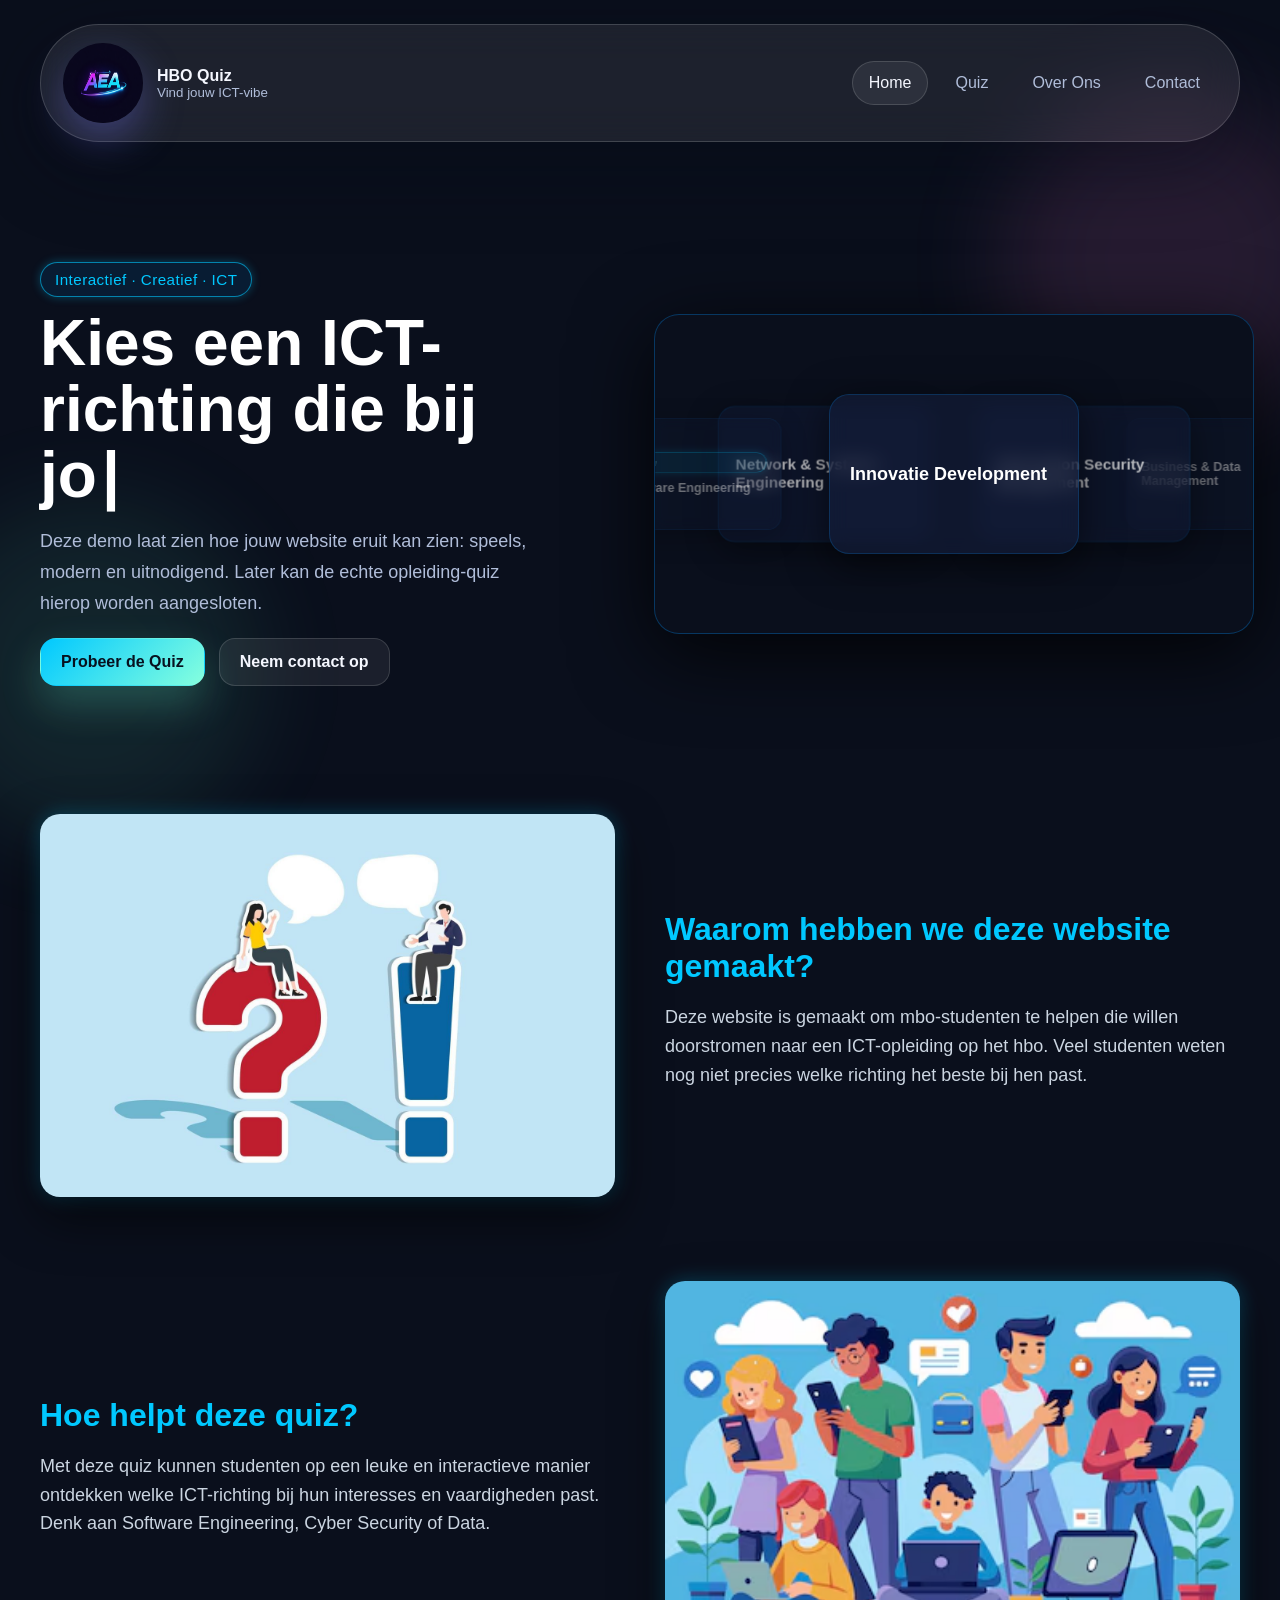
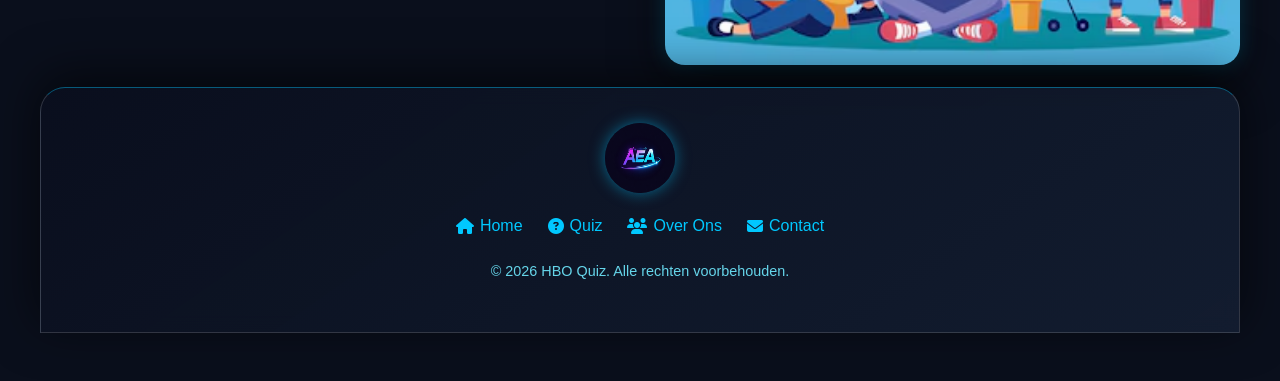
==== commit 933aceba: "code toegevoegd die ik heb gemaakt in mijn eige repository" ====
--- a/index.html
+++ b/index.html
@@ -1,276 +1,172 @@
 <!DOCTYPE html>
 <html lang="nl">
+
 <head>
-    <meta charset="UTF-8">
-    <meta name="viewport" content="width=device-width, initial-scale=1.0">
-    <title>HBO-ICT Studiekeuze Quiz</title>
-    <link rel="stylesheet" href="style.css?v=20260330-1">
-    <link rel="stylesheet" href="https://cdnjs.cloudflare.com/ajax/libs/font-awesome/4.7.0/css/font-awesome.min.css">
+  <meta charset="UTF-8" />
+  <meta name="viewport" content="width=device-width, initial-scale=1.0" />
+  <title>HBO Quiz | Ontdek jouw ICT-match</title>
+  <meta name="description"
+    content="Een speelse demo-website voor een interactieve ICT-quiz met home, quiz en contactpagina." />
+  <link rel="preconnect" href="https://fonts.googleapis.com" />
+  <link rel="preconnect" href="https://fonts.gstatic.com" crossorigin />
+  <link href="https://fonts.googleapis.com/css2?family=Inter:wght@400;500;600;700;800&display=swap" rel="stylesheet" />
+  <link rel="stylesheet" href="style.css" />
+  <link rel="stylesheet" href="https://cdnjs.cloudflare.com/ajax/libs/font-awesome/6.5.0/css/all.min.css">
+
 </head>
-<body>
 
-    <!-- SVG squiggles taken from https://codepen.io/lbebber/pen/KwGEQv -->
-    <svg version="1.1" xmlns="http://www.w3.org/2000/svg">
-        <defs>
-            <filter id="squiggly-0">
-                <feTurbulence id="turbulence" baseFrequency="0.06" numOctaves="3" result="noise" seed="0"></feTurbulence>
-                <feDisplacementMap id="displacement" in="SourceGraphic" in2="noise" scale="6"></feDisplacementMap>
-            </filter>
-            <filter id="squiggly-1">
-                <feTurbulence id="turbulence" baseFrequency="0.06" numOctaves="3" result="noise" seed="1"></feTurbulence>
-                <feDisplacementMap in="SourceGraphic" in2="noise" scale="8"></feDisplacementMap>
-            </filter>
-            <filter id="squiggly-2">
-                <feTurbulence id="turbulence" baseFrequency="0.06" numOctaves="3" result="noise" seed="2"></feTurbulence>
-                <feDisplacementMap in="SourceGraphic" in2="noise" scale="6"></feDisplacementMap>
-            </filter>
-            <filter id="squiggly-3">
-                <feTurbulence id="turbulence" baseFrequency="0.06" numOctaves="3" result="noise" seed="3"></feTurbulence>
-                <feDisplacementMap in="SourceGraphic" in2="noise" scale="8"></feDisplacementMap>
-            </filter>
-            <filter id="squiggly-4">
-                <feTurbulence id="turbulence" baseFrequency="0.06" numOctaves="3" result="noise" seed="4"></feTurbulence>
-                <feDisplacementMap in="SourceGraphic" in2="noise" scale="6"></feDisplacementMap>
-            </filter>
-        </defs>
-    </svg>
+<body data-page="home">
+  <div class="page-shell">
+    <header class="site-header glass-panel">
+      <a class="brand" href="index.html">
 
-    <!-- Grain and vignette -->
-    <div class="overlay"></div>
+        <img src="img/logo.png" class="brand-mark" alt="" style="width: 80px; height: 80px; border-radius: 50%;">
 
-    <!-- Rapport page: hidden on screen, visible only when printing -->
-    <div id="rapport-page"></div>
 
-    <!-- Main markup -->
+        <span>
+          <strong>HBO Quiz</strong>
+          <small>Vind jouw ICT-vibe</small>
+        </span>
+      </a>
 
-    <div class="options">
-        <div class="options_sf">
-            <img src="https://s3-us-west-2.amazonaws.com/s.cdpn.io/217233/sfIcon2.png">
+      <button class="menu-toggle" type="button" aria-label="Open menu">
+        <span></span>
+        <span></span>
+        <span></span>
+      </button>
+
+      <nav class="site-nav">
+        <a class="active" href="index.html">Home</a>
+        <a href="quiz.html">Quiz</a>
+        <a href="about.html">Over Ons</a>
+        <a href="contact.html">Contact</a>
+      </nav>
+    </header>
+
+    <main>
+      <section class="hero section-grid">
+        <div class="hero-copy">
+          <span class="eyebrow reveal">Interactief · Creatief · ICT</span>
+
+          <h1 class="title interactive-text">
+            <span>Kies</span>
+            <span>een</span>
+            <span class="highlight">ICT-richting</span>
+            <span>die</span>
+            <span>bij</span>
+            <span>jouw</span>
+            <span>energie</span>
+            <span>past.</span>
+          </h1>
+
+          <p class="reveal delay">
+            Deze demo laat zien hoe jouw website eruit kan zien: speels,
+            modern en uitnodigend. Later kan de echte opleiding-quiz hierop
+            worden aangesloten.
+          </p>
+
+          <div class="hero-actions reveal delay-2">
+            <a class="button button-primary">Probeer de Quiz</a>
+            <a class="button button-secondary">Neem contact op</a>
+          </div>
         </div>
-        <div class="options_bg">
-            <img src="https://s3-us-west-2.amazonaws.com/s.cdpn.io/217233/bgIcon2.png">
+
+        <div class="hero-box">
+          <div class="card-stack">
+
+            <div class="card pos-2">
+              <span class="chip1">Nieuw</span>
+              <h2>Software Engineering</h2>
+            </div>
+
+            <div class="card pos-1">
+              <h2>Network & Systems Engineering</h2>
+            </div>
+
+            <div class="card pos-0">
+              <h2>Innovatie Development</h2>
+            </div>
+
+            <div class="card pos-3">
+              <h2>Information Security Management</h2>
+            </div>
+
+            <div class="card pos-4">
+              <h2>Business & Data Management</h2>
+            </div>
+
+          </div>
         </div>
+
+
+      </section>
+
+      <!-- SECTION 1 -->
+      <section class="about section-grid">
+
+        <div class="about-image">
+          <img src="img/ict.jpg" alt="ICT studenten">
+        </div>
+
+        <div class="about-content">
+          <h2>Waarom hebben we deze website gemaakt?</h2>
+
+          <p>
+            Deze website is gemaakt om mbo-studenten te helpen die willen doorstromen
+            naar een ICT-opleiding op het hbo. Veel studenten weten nog niet precies
+            welke richting het beste bij hen past.
+          </p>
+        </div>
+
+      </section>
+
+      <!-- SECTION 2 -->
+      <section class="about section-grid reverse">
+
+        <div class="about-image">
+          <img src="img/ict2.jpg" alt="ICT richting kiezen">
+        </div>
+
+        <div class="about-content">
+          <h2>Hoe helpt deze quiz?</h2>
+
+          <p>
+            Met deze quiz kunnen studenten op een leuke en interactieve manier
+            ontdekken welke ICT-richting bij hun interesses en vaardigheden past.
+            Denk aan Software Engineering, Cyber Security of Data.
+          </p>
+
+        </div>
+
+      </section>
+
+
+      <script src="script.js"></script>
+</body>
+<br>
+<footer class="site-footer glass-panel">
+  <div class="footer-content">
+    <!-- Logo bovenaan -->
+    <div class="footer-logo">
+      <a href="index.html" class="brand">
+        <img src="img/logo.png" class="brand-mark" alt="HBO Quiz Logo">
+      </a>
     </div>
 
-    <div class="main">
-        <div class="main_inner">
-            <div class="main_inner__loading">
-                <div class="bg">
-                    <img src="https://s3-us-west-2.amazonaws.com/s.cdpn.io/217233/mars_sunburst.png">
-                </div>
-                <div class="loader">
-                    <div class="text">
-                        <div class="intro-line intro-line--main">HBO-ICT</div>
-                        <div class="intro-line intro-line--sub">Studiekeuze Quiz</div>
-                    </div>
-                    <p>
-                        <button>Klik om te beginnen</button>
-                    </p>
-                </div>
-            </div>
-            <div class="main_inner__modalOverlay"></div>
-            <div class="main_inner__modal"></div>
-            <div class="main_inner__modalContent">
-                <!-- Filled dynamically by JS -->
-            </div>
+    <!-- Navigatie in het midden -->
+    <nav class="footer-nav">
+      <a href="index.html"><i class="fas fa-home"></i> Home</a>
+      <a href="quiz.html"><i class="fas fa-question-circle"></i> Quiz</a>
+      <a href="about-us.html"><i class="fas fa-users"></i> Over Ons</a>
+      <a href="contact.html"><i class="fas fa-envelope"></i> Contact</a>
+    </nav>
 
-            <!-- Pass the pen logo -->
-            <div class="main_inner__logo">
-                <a href="">
-                    <img src="https://s3-us-west-2.amazonaws.com/s.cdpn.io/217233/vgqlogo.svg">
-                </a>
-            </div>
+    <!-- Copyright onderaan -->
+    <p class="footer-copy">&copy; 2026 HBO Quiz. Alle rechten voorbehouden.</p>
+  </div>
+</footer>
 
-            <!-- Question -->
-            <div class="main_inner__title">
-                <h1></h1>
-                <p>Klik op een antwoord of gebruik de cijfertoetsen</p>
-            </div>
 
-            <!-- Scene circle backdrop -->
-            <div class="main_inner__circle"></div>
 
-            <!-- Scene right or wrong feedback -->
-            <div class="main_inner__feedback"></div>
 
-            <!-- Scene answers, generated through JS -->
-            <div class="main_inner__answers"></div>
-
-            <!-- Quiz progress element -->
-            <div class="main_inner__breadcrumbs"></div>
-        </div>
-    </div>
-
-    <canvas class="grain"></canvas>
-
-    <style>
-        /* ── Name modal ──────────────────────────────────────── */
-        .name-modal-wrap {
-            padding: 28px 28px 24px;
-            font-family: 'Segoe UI', system-ui, -apple-system, sans-serif;
-        }
-        .name-modal-wrap h2 {
-            font-size: 20px;
-            font-weight: 700;
-            color: #0a1a3b;
-            margin-bottom: 8px;
-        }
-        .name-modal-wrap > p {
-            font-size: 13px;
-            color: #6b7a99;
-            margin-bottom: 20px;
-            line-height: 1.5;
-        }
-        .name-modal-row {
-            display: grid;
-            grid-template-columns: 1fr 1fr;
-            gap: 12px;
-            margin-bottom: 20px;
-        }
-        .name-modal-field {
-            display: flex;
-            flex-direction: column;
-            gap: 6px;
-        }
-        .name-modal-field label {
-            font-size: 11px;
-            font-weight: 600;
-            color: #6b7a99;
-            text-transform: uppercase;
-            letter-spacing: 0.05em;
-        }
-        .name-modal-field input {
-            padding: 10px 14px;
-            border: 1.5px solid #dce4f0;
-            border-radius: 10px;
-            font-size: 15px;
-            color: #1a1a2e;
-            outline: none;
-            transition: border-color 0.15s;
-            font-family: inherit;
-        }
-        .name-modal-field input:focus { border-color: #1a6dc5; }
-        .name-modal-field input.input-error { border-color: #c0392b; }
-        .name-modal-field input::placeholder { color: #b0bcd4; }
-        .name-modal-error {
-            font-size: 11px;
-            color: #c0392b;
-            min-height: 16px;
-        }
-        .name-modal-submit {
-            display: block;
-            width: 100%;
-            padding: 13px 20px;
-            background: #1a1a2e;
-            color: #fff;
-            border: none;
-            font-size: 14px;
-            font-weight: 600;
-            border-radius: 10px;
-            cursor: pointer;
-            font-family: inherit;
-            transition: background 0.15s;
-        }
-        .name-modal-submit:hover { background: #0a0a1a; }
-
-        .name-modal-over-ons {
-            display: block;
-            text-align: center;
-            margin-top: 12px;
-            font-size: 13px;
-            color: #6b7a99;
-            text-decoration: none;
-        }
-        .name-modal-over-ons:hover { color: #1a6dc5; text-decoration: underline; }
-
-        /* ── Download button in results ──────────────────────── */
-        .res-download {
-            display: block;
-            width: 100%;
-            padding: 13px 20px;
-            background: #1a6dc5;
-            color: #fff;
-            border: none;
-            font-size: 14px;
-            font-weight: 600;
-            border-radius: 10px;
-            cursor: pointer;
-            font-family: 'Segoe UI', system-ui, -apple-system, sans-serif;
-            transition: background 0.15s;
-        }
-        .res-download:hover { background: #0a3d6b; }
-
-        /* ── Print / PDF rapport ─────────────────────────────── */
-        #rapport-page { display: none; }
-
-        @media print {
-            body { background: #fff !important; padding: 0 !important;
-                   display: block !important; font-family: 'Segoe UI', system-ui, sans-serif;
-                   color: #1a1a2e; }
-            #rapport-page { display: block !important; }
-            .overlay, .options, .main, canvas { display: none !important; }
-            @page { size: A4; margin: 18mm 18mm; }
-        }
-
-        .rp-header {
-            display: flex; align-items: flex-start; justify-content: space-between;
-            border-bottom: 3px solid #0a3d6b; padding-bottom: 12px; margin-bottom: 20px;
-        }
-        .rp-header-left h1 { font-size: 22px; font-weight: 700; color: #0a3d6b; margin-bottom: 2px; }
-        .rp-header-left p  { font-size: 11px; color: #6b7a99; letter-spacing: 0.06em; text-transform: uppercase; }
-        .rp-header-right   { text-align: right; font-size: 11px; color: #6b7a99; line-height: 1.7; }
-        .rp-student-box {
-            background: #f4f6fa; border-radius: 10px; padding: 14px 18px; margin-bottom: 20px;
-            display: grid; grid-template-columns: 1fr 1fr 1fr; gap: 12px;
-        }
-        .rp-field label { font-size: 10px; text-transform: uppercase; letter-spacing: 0.07em;
-                          color: #6b7a99; font-weight: 600; display: block; margin-bottom: 3px; }
-        .rp-field span  { font-size: 14px; font-weight: 600; color: #0a1a3b; }
-        .rp-section-title {
-            font-size: 12px; font-weight: 700; color: #0a3d6b; text-transform: uppercase;
-            letter-spacing: 0.08em; margin-bottom: 10px; padding-bottom: 5px;
-            border-bottom: 1.5px solid #dce4f0;
-        }
-        .rp-best-box    { border-radius: 12px; padding: 16px 20px; margin-bottom: 18px; color: #fff; }
-        .rp-best-eyebrow{ font-size: 10px; font-weight: 700; text-transform: uppercase;
-                          letter-spacing: 0.1em; opacity: 0.85; margin-bottom: 4px; }
-        .rp-best-title  { font-size: 20px; font-weight: 700; margin-bottom: 6px; }
-        .rp-best-desc   { font-size: 12px; opacity: 0.9; line-height: 1.6; margin-bottom: 10px; }
-        .rp-best-meta   { font-size: 11px; opacity: 0.8; }
-        .rp-skills-row  { display: flex; flex-wrap: wrap; gap: 6px; margin-top: 8px; }
-        .rp-skill-badge { font-size: 10px; font-weight: 600; padding: 3px 10px; border-radius: 20px;
-                          background: rgba(255,255,255,0.22); color: #fff; }
-        .rp-scores-table{ width: 100%; border-collapse: collapse; margin-bottom: 20px; font-size: 13px; }
-        .rp-scores-table th { background: #0a3d6b; color: #fff; padding: 8px 12px; text-align: left;
-                              font-size: 11px; font-weight: 600; text-transform: uppercase; letter-spacing: 0.06em; }
-        .rp-scores-table td { padding: 9px 12px; border-bottom: 1px solid #eef1f8; vertical-align: middle; }
-        .rp-scores-table tr:last-child td { border-bottom: none; }
-        .rp-scores-table tr:nth-child(even) td { background: #f8fafd; }
-        .rp-code-badge  { display: inline-block; font-size: 10px; font-weight: 700;
-                          padding: 2px 8px; border-radius: 20px; margin-right: 6px; }
-        .rp-bar-bg      { height: 8px; background: #e8ecf4; border-radius: 4px; overflow: hidden; width: 150px; }
-        .rp-bar-fill    { height: 8px; border-radius: 4px; }
-        .rp-answers-section { page-break-before: always; }
-        .rp-answers-table { width: 100%; border-collapse: collapse; font-size: 11px; }
-        .rp-answers-table th { background: #0a3d6b; color: #fff; padding: 7px 10px; text-align: left;
-                               font-weight: 600; text-transform: uppercase; letter-spacing: 0.05em; font-size: 10px; }
-        .rp-answers-table td { padding: 8px 10px; border-bottom: 1px solid #eef1f8;
-                               vertical-align: top; line-height: 1.5; }
-        .rp-answers-table tr:nth-child(even) td { background: #f8fafd; }
-        .rp-footer { margin-top: 24px; padding-top: 10px; border-top: 1px solid #dce4f0;
-                     display: flex; justify-content: space-between; font-size: 10px; color: #9ba8c4; }
-
-        /* Staggered slide-in transitions for answer options 4 and 5 */
-        body .main_inner__answers .answer:nth-of-type(4) {
-            transition: text-indent 0.12s, left 0.2s 0.2857142857s, opacity 0.2s 0.2857142857s;
-        }
-        body .main_inner__answers .answer:nth-of-type(5) {
-            transition: text-indent 0.12s, left 0.2s 0.3571428571s, opacity 0.2s 0.3571428571s;
-        }
-    </style>
-
-    <script src="https://code.jquery.com/jquery-3.6.0.min.js"></script>
-    <script src="https://cdnjs.cloudflare.com/ajax/libs/html2pdf.js/0.10.1/html2pdf.bundle.min.js"></script>
-    <script src="script.js?v=20260330-1"></script>
-</body>
-</html>
+</html>
--- a/style.css
+++ b/style.css
@@ -1,1867 +1,1255 @@
-@import url("https://fonts.googleapis.com/css?family=Roboto+Condensed");
-@font-face {
-  font-family: 'Retrocycles';
-  src: url("https://s3-us-west-2.amazonaws.com/s.cdpn.io/217233/RetrocyclesRegular.woff2") format("woff2"), url("https://s3-us-west-2.amazonaws.com/s.cdpn.io/217233/RetrocyclesRegular.woff") format("woff");
-  font-weight: normal;
-  font-style: normal; }
-@font-face {
-  font-family: 'Pasta';
-  src: url("https://s3-us-west-2.amazonaws.com/s.cdpn.io/217233/PastaPalazzo.woff2") format("woff2"), url("https://s3-us-west-2.amazonaws.com/s.cdpn.io/217233/PastaPalazzo.woff") format("woff");
-  font-weight: normal;
-  font-style: normal; }
+:root {
+  --bg: #07111f;
+  --bg-secondary: rgba(9, 18, 37, 0.75);
+  --panel: rgba(255, 255, 255, 0.08);
+  --panel-border: rgba(255, 255, 255, 0.16);
+  --text: #f5f7ff;
+  --muted: #b0bdd9;
+  --accent: #00c8ff;
+  --accent-strong: #7f7bff;
+  --accent-warm: #ff7bd5;
+  --shadow: 0 24px 80px rgba(5, 10, 22, 0.45);
+  --radius-xl: 28px;
+  --radius-lg: 20px;
+  --radius-md: 14px;
+
+}
+
 * {
-  box-sizing: border-box; }
-
-body .overlay, body .main_inner__loading .loader, body .main_inner__title, body .main_inner__circle, body .main_inner__circle .circle, body .main_inner__circle .circles, body .main_inner__scenes, body .main_inner__scenes .scene, body .main_inner__info, body .main_inner__feedback, body .main_inner__answers, body .main_inner__breadcrumbs {
+  box-sizing: border-box;
+}
+
+html {
+  scroll-behavior: smooth;
+}
+
+body {
+  margin: 0;
+  min-height: 100vh;
+  font-family: 'Inter', sans-serif;
+  color: var(--text);
+  background:
+    radial-gradient(circle at top left, rgba(127, 123, 255, 0.35), transparent 32%),
+    radial-gradient(circle at top right, rgba(98, 243, 200, 0.2), transparent 26%),
+    linear-gradient(160deg, #050b16 0%, #09162b 45%, #07111f 100%);
+}
+
+body::before,
+body::after {
+  content: '';
+  position: fixed;
+  inset: auto;
+  width: 340px;
+  height: 340px;
+  border-radius: 50%;
+  filter: blur(50px);
+  opacity: 0.34;
+  z-index: -1;
+}
+
+body::before {
+  top: 90px;
+  right: -60px;
+  background: rgba(255, 123, 213, 0.35);
+}
+
+body::after {
+  bottom: 60px;
+  left: -80px;
+  background: rgba(98, 243, 200, 0.28);
+}
+
+.page-shell {
+  width: min(1200px, calc(100% - 32px));
+  margin: 0 auto;
+  padding: 24px 0 48px;
+}
+
+.glass-panel {
+  background: var(--panel);
+  border: 1px solid var(--panel-border);
+  backdrop-filter: blur(18px);
+  box-shadow: var(--shadow);
+}
+
+.site-header {
+  display: flex;
+  align-items: center;
+  justify-content: space-between;
+  gap: 24px;
+  padding: 18px 22px;
+  border-radius: 999px;
+  position: sticky;
+  top: 16px;
+  z-index: 10;
+}
+
+
+.brand {
+  display: inline-flex;
+  align-items: center;
+  gap: 14px;
+  color: var(--text);
+  text-decoration: none;
+}
+
+.brand strong,
+.brand small {
+  display: block;
+}
+
+.brand small {
+  color: var(--muted);
+}
+
+.brand-mark {
+  width: 52px;
+  height: 52px;
+  display: grid;
+  place-items: center;
+  border-radius: 18px;
+  background: linear-gradient(135deg, var(--accent-strong), var(--accent-warm));
+  font-weight: 800;
+  box-shadow: 0 16px 40px rgba(127, 123, 255, 0.35);
+}
+
+.site-nav {
+  display: flex;
+  align-items: center;
+  gap: 10px;
+}
+
+.site-nav a,
+.button {
+  transition: transform 180ms ease, box-shadow 180ms ease, background 180ms ease, border-color 180ms ease;
+}
+
+.site-nav a {
+  color: var(--muted);
+  text-decoration: none;
+  padding: 12px 16px;
+  border-radius: 999px;
+  border: 1px solid transparent;
+}
+
+.site-nav a:hover,
+.site-nav a.active {
+  color: var(--text);
+  border-color: rgba(255, 255, 255, 0.14);
+  background: rgba(255, 255, 255, 0.07);
+}
+
+.menu-toggle {
+  display: none;
+  flex-direction: column;
+  gap: 4px;
+  background: transparent;
+  border: 0;
+  padding: 0;
+}
+
+.menu-toggle span {
+  width: 24px;
+  height: 2px;
+  background: var(--text);
+  border-radius: 999px;
+}
+
+main {
+  padding-top: 36px;
+}
+
+.section,
+.section-grid {
+  margin-top: 36px;
+}
+
+.section-grid {
+  display: grid;
+  grid-template-columns: repeat(2, minmax(0, 1fr));
+  gap: 28px;
+  align-items: center;
+}
+
+.hero-copy h1,
+.section-heading h1,
+.section-heading h2 {
+  margin: 0;
+  font-size: clamp(2.3rem, 5vw, 4.7rem);
+  line-height: 1.03;
+}
+
+.section-heading h2 {
+  font-size: clamp(2rem, 4.5vw, 3.4rem);
+}
+
+.hero-copy p,
+.section-heading p,
+.info-strip p,
+.feature-card p,
+.contact-form label,
+.quiz-footer p,
+.floating-card p {
+  color: var(--muted);
+  line-height: 1.7;
+}
+
+.hero-copy {
+  max-width: 600px;
+  color: white;
+}
+
+/* EYEBROW GROTER */
+.eyebrow {
+  display: inline-flex;
+  margin-bottom: 14px;
+  padding: 8px 14px;
+  border-radius: 999px;
+  background: rgba(0, 150, 255, 0.1);
+  color: #00c8ff;
+  border: 1px solid rgba(0, 200, 255, 0.6);
+  font-size: 0.95rem;
+  letter-spacing: 0.03em;
+  box-shadow: 0 0 10px rgba(0, 200, 255, 0.3);
+}
+
+/* TITEL GROTER + INTERACTIEF */
+.title {
+  font-size: 52px;
+  margin: 20px 0;
+  line-height: 1.2;
+  transition: 0.3s;
+}
+
+/* HOVER EFFECT OP TITEL */
+.title:hover {
+  transform: translateY(-5px) scale(1.02);
+  text-shadow: 0 10px 40px rgba(0, 150, 255, 0.4);
+}
+
+/* HIGHLIGHT */
+.highlight {
+  color: #00c8ff;
+  position: relative;
+}
+
+/* PARAGRAAF GROTER */
+p {
+  font-size: 18px;
+  color: #bcdcff;
+  line-height: 1.7;
+}
+
+/* BUTTONS */
+.button {
+  padding: 14px 24px;
+  font-size: 16px;
+  border-radius: 14px;
+  transition: 0.3s;
+}
+
+.hero-copy {
+  max-width: 500px;
+  color: white;
+}
+
+/* EYEBROW */
+.eyebrow {
+  display: inline-flex;
+  margin-bottom: 14px;
+  padding: 8px 14px;
+  border-radius: 999px;
+  background: rgba(0, 150, 255, 0.1);
+  color: #00c8ff;
+  border: 1px solid rgba(0, 200, 255, 0.6);
+  font-size: 0.95rem;
+  letter-spacing: 0.03em;
+  box-shadow: 0 0 10px rgba(0, 200, 255, 0.3);
+}
+
+/* TITEL */
+.title {
+  font-size: 42px;
+  margin: 15px 0;
+  line-height: 1.2;
+
+}
+
+/* HIGHLIGHT EFFECT */
+.highlight {
+  color: #00c8ff;
+  position: relative;
+}
+
+.highlight::after {
+  content: "";
   position: absolute;
   left: 0;
-  right: 0;
-  margin: auto;
-  top: 50%;
-  transform: translateY(-50%); }
-
-body .main_inner__breadcrumbs .breadcrumb.correct:before, body .main_inner__breadcrumbs .breadcrumb.wrong:before {
-  display: block;
-  position: absolute;
-  font-family: 'fontawesome';
-  font-size: 18px; }
-
-body .main_inner__circle {
-  background: #68859b;
-  width: 300px;
-  height: 300px;
-  border-radius: 150px;
-  transition: all 500ms;
-  transition-timing-function: cubic-bezier(1, 0, 0.2, 0.99);
-  z-index: -1;
-  animation: squiggly-anim 0.3s linear infinite; }
-
-body {
-  background: #7a94a7;
-  overflow: hidden;
-  font-family: 'Roboto Condensed', sans-serif;
-  padding: 40px;
-  height: 100vh; }
-  @media only screen and (max-width: 1000px) {
-    body {
-      padding: 34px;
-      height: 400px; } }
-  body svg {
-    position: absolute; }
-  body .options {
-    position: absolute;
-    right: 34px;
-    top: 40px;
-    z-index: 2; }
-    body .options_bg img {
-      width: 21px;
-      image-rendering: pixelated; }
-    body .options_sf img {
-      width: 18px;
-      margin-right: 10px;
-      image-rendering: pixelated; }
-    body .options div {
-      float: left;
-      transition: all 1s;
-      cursor: pointer; }
-  body .overlay {
-    width: 100%;
-    height: 100vh;
-    pointer-events: none;
-    background-image: url("https://s3-us-west-2.amazonaws.com/s.cdpn.io/217233/ptp_grain.png"), -webkit-radial-gradient(center, ellipse cover, rgba(0, 0, 0, 0) 0%, rgba(0, 0, 0, 0.25) 100%); }
-    @media only screen and (max-width: 1000px) {
-      body .overlay {
-        height: 100vh; } }
-  @media only screen and (max-width: 1000px) {
-    body .main {
-      height: 600px; } }
-  @media only screen and (max-width: 1000px) {
-    body .main_inner {
-      height: 600px; } }
-  body .main_inner__loading {
-    position: fixed;
-    height: 100%;
-    width: 100%;
-    background: #CF3A39;
-    left: 0;
-    top: 0;
-    z-index: 4; }
-    body .main_inner__loading .joy {
-      transform: scale(0);
-      width: 200px;
-      animation: scale_bounce_expo 1s 0s forwards;
-      position: absolute;
-      left: 0;
-      right: 0;
-      margin: auto;
-      opacity: 0.2;
-      top: 50%;
-      transform: translateY(-50%); }
-      body .main_inner__loading .joy img {
-        width: 100%; }
-    body .main_inner__loading .text {
-      position: absolute;
-      text-align: center;
-      left: 0;
-      right: 0;
-      margin: auto;
-      top: -90px;
-      width: min(90vw, 560px); }
-      body .main_inner__loading .text .intro-line {
-        animation: scale_bounce_expo 0.9s forwards;
-        transform: scale(0);
-        text-transform: uppercase;
-        line-height: 0.95; }
-      body .main_inner__loading .text .intro-line--main {
-        font-family: 'Pasta', 'Roboto Condensed', sans-serif;
-        font-size: clamp(72px, 12vw, 130px);
-        color: white;
-        letter-spacing: 0.06em; }
-      body .main_inner__loading .text .intro-line--sub {
-        font-family: 'Roboto Condensed', sans-serif;
-        font-size: clamp(24px, 3.6vw, 40px);
-        color: #ffd35a;
-        letter-spacing: 0.22em;
-        margin-top: 16px;
-        animation-delay: 0.18s; }
-    body .main_inner__loading .bg {
-      height: 100vh;
-      width: 600px;
-      position: absolute;
-      left: 0;
-      right: 0;
-      margin: auto;
-      animation: spin 10s linear infinite; }
-      @media only screen and (max-width: 650px) {
-        body .main_inner__loading .bg {
-          width: 100%; } }
-      body .main_inner__loading .bg img {
-        width: 600px;
-        position: absolute;
-        left: 0;
-        right: 0;
-        margin: auto;
-        top: 50%;
-        transform: translateY(-50%) rotate(0deg); }
-        @media only screen and (max-width: 650px) {
-          body .main_inner__loading .bg img {
-            width: 100%; } }
-    body .main_inner__loading.loaded {
-      animation: loadOut 1s 0s forwards;
-      pointer-events: none; }
-    body .main_inner__loading button {
-      opacity: 0;
-      font-family: 'Roboto Condensed', sans-serif;
-      cursor: pointer;
-      outline: none;
-      animation: pulse 1s 2s infinite; }
-    body .main_inner__loading .loader {
-      cursor: pointer;
-      z-index: 5;
-      color: white;
-      text-align: center; }
-      body .main_inner__loading .loader img {
-        width: 200px;
-        pointer-events: none;
-        transform: scale(0);
-        animation: scale_bounce_expo 1s .7s forwards; }
-      body .main_inner__loading .loader button {
-        clear: both;
-        outline: none;
-        width: 240px;
-        padding: 12px;
-        background: transparent;
-        margin-top: 30px;
-        color: #ffcc00;
-        border: 0;
-        font-size: 44px;
-        top: 50px;
-        position: relative;
-        left: -5px;
-        display: inline-block;
-        font-family: 'pasta'; }
-  body .main_inner__modal, body .main_inner__modalContent {
-    display: none;
-    position: fixed;
-    width: 560px;
-    background: #ffffff;
-    padding: 0;
-    border-radius: 20px;
-    left: 0;
-    right: 0;
-    margin: auto;
-    z-index: 3;
-    height: auto;
-    top: 50%;
-    -webkit-transform: translateY(-50%);
-    transform: translateY(-50%);
-    box-shadow: 0 24px 64px rgba(0,0,0,0.28);
-    overflow: hidden; }
-    @media only screen and (max-width: 650px) {
-      body .main_inner__modal, body .main_inner__modalContent {
-        width: calc(100% - 32px); } }
-  body .main_inner__modalContent {
-    animation: none;
-    background: transparent !important;
-    font-family: 'Segoe UI', system-ui, -apple-system, sans-serif; }
-
-  /* ── Result hero ─────────────────────────────────────────── */
-  .res-hero {
-    padding: 28px 28px 24px;
-    color: #fff; }
-  .res-hero-top {
-    display: flex;
-    align-items: center;
-    justify-content: space-between;
-    margin-bottom: 14px; }
-  .res-hero-eyebrow {
-    font-size: 12px;
-    font-weight: 600;
-    letter-spacing: 0.08em;
-    text-transform: uppercase;
-    background: rgba(255,255,255,0.22);
-    padding: 4px 12px;
-    border-radius: 20px; }
-  .res-hero-code {
-    font-size: 12px;
-    font-weight: 700;
-    letter-spacing: 0.06em;
-    background: rgba(255,255,255,0.25);
-    padding: 4px 12px;
-    border-radius: 20px; }
-  .res-hero-title {
-    font-size: 26px;
-    font-weight: 800;
-    margin: 0 0 10px;
-    line-height: 1.2; }
-  .res-hero-desc {
-    font-size: 14px;
-    line-height: 1.65;
-    opacity: 0.92;
-    margin-bottom: 16px; }
-  .res-hero-location {
-    font-size: 12px;
-    opacity: 0.78; }
-
-  /* ── Result profile bars ─────────────────────────────────── */
-  .res-profile {
-    padding: 20px 24px 4px;
-    background: #fff; }
-  .res-profile-heading {
-    font-size: 11px;
-    font-weight: 700;
-    letter-spacing: 0.1em;
-    text-transform: uppercase;
-    color: #9ba3b8;
-    margin-bottom: 14px; }
-  .res-item {
-    margin-bottom: 12px; }
-  .res-item--top .res-item-label {
-    font-weight: 700; }
-  .res-item-meta {
-    display: flex;
-    align-items: center;
-    justify-content: space-between;
-    margin-bottom: 6px; }
-  .res-item-left {
-    display: flex;
-    align-items: center;
-    gap: 8px; }
-  .res-item-code {
-    font-size: 10px;
-    font-weight: 700;
-    color: #fff;
-    padding: 2px 8px;
-    border-radius: 20px;
-    letter-spacing: 0.04em; }
-  .res-item-label {
-    font-size: 13px;
-    color: #1a1a2e; }
-  .res-item-pct {
-    font-size: 13px;
-    font-weight: 700; }
-  .res-bar-bg {
-    height: 7px;
-    background: #eef1f8;
-    border-radius: 4px;
-    overflow: hidden; }
-  .res-bar {
-    height: 7px;
-    border-radius: 4px;
-    width: 0;
-    transition: width 0.9s cubic-bezier(0.22,1,0.36,1); }
-
-  /* ── Result actions ──────────────────────────────────────── */
-  .res-actions {
-    padding: 16px 24px 24px;
-    background: #fff;
-    display: flex;
-    flex-direction: column;
-    gap: 10px; }
-  .res-cta {
-    display: block;
-    text-align: center;
-    padding: 13px 20px;
-    background: #1a1a2e;
-    color: #fff !important;
-    text-decoration: none !important;
-    font-size: 14px;
-    font-weight: 600;
-    border-radius: 10px;
-    transition: background 0.15s; }
-  .res-cta:hover {
-    background: #0a0a1a; }
-  .res-restart {
-    display: block;
-    width: 100%;
-    padding: 11px 20px;
-    background: #fff;
-    color: #6b7a99;
-    border: 1.5px solid #dce4f0;
-    font-size: 13px;
-    font-family: 'Segoe UI', system-ui, -apple-system, sans-serif;
-    font-weight: 500;
-    border-radius: 10px;
-    cursor: pointer;
-    transition: background 0.15s, color 0.15s; }
-  .res-restart:hover {
-    background: #f4f6fa;
-    color: #1a1a2e; }
-
-  body .main_inner__modalOverlay {
-    position: fixed;
-    height: 100%;
-    width: 100%;
-    background: rgba(39, 33, 86, 0.768627451);
-    left: 0;
-    top: 0;
-    display: none;
-    z-index: 2; }
-  body .main_inner__logo {
-    position: relative;
-    z-index: 1; }
-    @media only screen and (max-width: 1000px) {
-      body .main_inner__logo {
-        text-align: center; } }
-    @media only screen and (max-width: 600px) {
-      body .main_inner__logo img {
-        width: 60px !important; } }
-    body .main_inner__logo img {
-      width: 100px; }
-  body .main_inner__title {
-    width: 33.33%;
-    right: auto;
-    left: 40px;
-    padding-right: 80px; }
-    @media only screen and (max-width: 1000px) {
-      body .main_inner__title {
-        width: 100%;
-        text-align: center;
-        padding: 0;
-        left: 0;
-        top: 150px; }
-        body .main_inner__title p {
-          margin-top: 6px !important; } }
-    @media only screen and (max-width: 1000px) {
-      body .main_inner__title p,
-      body .main_inner__title h1,
-      body .main_inner__title a,
-      body .main_inner__title div {
-        float: none !important;
-        border: 0 !important;
-        width: 80% !important;
-        margin: 0 auto !important;
-        text-align: center !important;
-        margin-top: 6px !important; } }
-    body .main_inner__title h1 {
-      border-top: 2px solid white;
-      width: 240px;
-      float: right;
-      font-weight: normal;
-      color: white;
-      font-size: 24px;
-      line-height: 1.35;
-      text-align: left;
-      padding-top: 10px; }
-      @media only screen and (max-width: 1000px) {
-        body .main_inner__title h1 {
-          font-size: 18px; } }
-    body .main_inner__title p {
-      color: white;
-      margin: 0;
-      font-size: 14px;
-      line-height: 1.45;
-      margin-top: 4px;
-      width: 240px;
-      float: right;
-      clear: both;
-      opacity: 0.55; }
-    body .main_inner__title a {
-      color: #ff8874;
-      margin: 0;
-      font-size: 12px;
-      transition: all 0.2s;
-      margin-top: 12px;
-      text-decoration: underline;
-      width: 240px;
-      float: right;
-      clear: both;
-      cursor: pointer; }
-    body .main_inner__title .hint {
-      color: white;
-      width: 240px;
-      display: none;
-      float: right;
-      clear: both;
-      margin-top: 14px;
-      font-size: 14px; }
-  @media only screen and (max-width: 1000px) {
-    body .main_inner__circle {
-      transform: translateY(calc(-50% - 110px)) scale(0.6);
-      position: relative;
-      top: 360px; } }
-  body .main_inner__circle .circle:nth-of-type(1) {
-    transform: rotate(36deg); }
-  body .main_inner__circle .circle:nth-of-type(2) {
-    transform: rotate(72deg); }
-  body .main_inner__circle .circle:nth-of-type(3) {
-    transform: rotate(108deg); }
-  body .main_inner__circle .circle:nth-of-type(4) {
-    transform: rotate(144deg); }
-  body .main_inner__circle .circle:nth-of-type(5) {
-    transform: rotate(180deg); }
-  body .main_inner__circle .circle:nth-of-type(6) {
-    transform: rotate(216deg); }
-  body .main_inner__circle .circle:nth-of-type(7) {
-    transform: rotate(252deg); }
-  body .main_inner__circle .circle:nth-of-type(8) {
-    transform: rotate(288deg); }
-  body .main_inner__circle .circle:nth-of-type(9) {
-    transform: rotate(324deg); }
-  body .main_inner__circle .circle:nth-of-type(10) {
-    transform: rotate(360deg); }
-  body .main_inner__circle .circles {
-    width: 30px;
-    height: 30px;
-    border-radius: 20px;
-    background: white;
-    animation: circle 3s infinite linear; }
-    body .main_inner__circle .circles:nth-of-type(1) {
-      transform-origin: 0px 2px; }
-    body .main_inner__circle .circles:nth-of-type(2) {
-      transform-origin: 0px 4px; }
-    body .main_inner__circle .circles:nth-of-type(3) {
-      transform-origin: 0px 6px; }
-    body .main_inner__circle .circles:nth-of-type(4) {
-      transform-origin: 0px 8px; }
-    body .main_inner__circle .circles:nth-of-type(5) {
-      transform-origin: 0px 10px; }
-    body .main_inner__circle .circles:nth-of-type(6) {
-      transform-origin: 0px 12px; }
-    body .main_inner__circle .circles:nth-of-type(7) {
-      transform-origin: 0px 14px; }
-    body .main_inner__circle .circles:nth-of-type(8) {
-      transform-origin: 0px 16px; }
-    body .main_inner__circle .circles:nth-of-type(9) {
-      transform-origin: 0px 18px; }
-    body .main_inner__circle .circles:nth-of-type(10) {
-      transform-origin: 0px 20px; }
-  body .main_inner__scenes {
-                /* =====================================================================
-
-                Individual scene markup.
-                Paste your SCSS in here, again us http://css2sass.herokuapp.com/ if 
-                you are writing in plain CSS.
-                Make sure the class matches the class in the HAML.
-
-                ======================================================================== */
-    /* ==============================================================================
-    ================================================================================= */
-    /* ==============================================================================
-    ================================================================================= */
-    /* ==============================================================================
-    ================================================================================= */
-                /* =====================================================================
-
-                End of scenes markup
-
-                ======================================================================== */ }
-    @media only screen and (max-width: 1000px) {
-      body .main_inner__scenes {
-        transform: translateY(calc(-50% - 120px)) scale(0.6);
-        position: relative;
-        top: 60px; } }
-    body .main_inner__scenes .scene {
-      text-align: center;
-      animation: float 2s 0.4s infinite;
-      bottom: -500px;
-      width: 200px;
-      height: 275px;
-      display: none;
-      transition: all 0.3s; }
-      body .main_inner__scenes .scene img {
-        max-height: 275px;
-        max-width: 200px; }
-    body .main_inner__scenes .mario {
-      --main-black: #271c1c;
-      --main-grey: transparent;
-      --main-red: #fc5946;
-      --main-hair: #4e342e;
-      --main-skin: #edbeb6; }
-      body .main_inner__scenes .mario .container {
-        position: relative;
-        justify-items: center;
-        display: grid;
-        justify-content: center;
-        align-content: center; }
-      body .main_inner__scenes .mario .hat {
-        position: relative;
-        display: grid;
-        justify-items: center;
-        z-index: -1;
-        opacity: 1; }
-        body .main_inner__scenes .mario .hat .main {
-          width: 166px;
-          height: 166px;
-          background: var(--main-red);
-          border-radius: 50% 45% 60%;
-          transform: rotateZ(45deg);
-          border: 4px solid var(--main-black);
-          box-sizing: border-box; }
-        body .main_inner__scenes .mario .hat .label {
-          position: absolute;
-          background: #fff;
-          width: 55px;
-          height: 55px;
-          border-radius: 50%;
-          border: 4px solid var(--main-black);
-          box-sizing: border-box;
-          top: 6%;
-          display: grid;
-          justify-content: center; }
-          body .main_inner__scenes .mario .hat .label p {
-            color: var(--main-red);
-            font-family: "Nunito", sans-serif;
-            font-size: 30px;
-            font-weight: 900;
-            margin: 0; }
-        body .main_inner__scenes .mario .hat .screen {
-          width: 130px;
-          height: 60px;
-          background: var(--main-red);
-          position: absolute;
-          top: 30%;
-          border-radius: 50%;
-          border: 4px solid var(--main-black); }
-        body .main_inner__scenes .mario .hat::before {
-          content: "";
-          display: block;
-          width: 180px;
-          height: 100px;
-          background: var(--main-grey);
-          position: absolute;
-          bottom: 0;
-          border-radius: 50%;
-          border-top: 5px solid var(--main-black);
-          box-sizing: border-box;
-          z-index: 1; }
-        body .main_inner__scenes .mario .hat::after {
-          content: "";
-          width: 200px;
-          height: 20px;
-          background: var(--main-grey);
-          z-index: 1;
-          position: absolute;
-          top: 61%; }
-      body .main_inner__scenes .mario .ears {
-        width: 190px;
-        height: 50px;
-        position: absolute;
-        top: 53%; }
-        body .main_inner__scenes .mario .ears .ear {
-          position: absolute;
-          width: 25px;
-          height: 48px;
-          border-radius: 35px 45px 15px;
-          background: var(--main-skin);
-          box-sizing: border-box;
-          border: 4px solid var(--main-black); }
-          body .main_inner__scenes .mario .ears .ear.left {
-            left: 10px;
-            transform: rotate(-10deg); }
-          body .main_inner__scenes .mario .ears .ear.right {
-            transform: scaleX(-1) rotate(-10deg);
-            right: 10px; }
-      body .main_inner__scenes .mario .head {
-        width: 210px;
-        height: 220px;
-        position: absolute;
-        clip-path: ellipse(120px 95px at center 74.5%);
-        z-index: 2;
-        display: grid;
-        justify-items: center;
-        overflow: hidden; }
-        body .main_inner__scenes .mario .head .face {
-          width: 120px;
-          height: 85px;
-          position: absolute;
-          background: var(--main-skin);
-          border-radius: 50%;
-          border: 4px solid var(--main-black);
-          top: 38%;
-          display: grid;
-          justify-items: center; }
-          body .main_inner__scenes .mario .head .face::after {
-            content: "";
-            display: block;
-            width: 104px;
-            height: 110px;
-            background: var(--main-skin);
-            position: absolute;
-            bottom: 67%;
-            border-color: var(--main-black);
-            border-style: solid;
-            border-width: 0px 5px;
-            border-bottom: 5px solid transparent; }
-        body .main_inner__scenes .mario .head .eyes {
-          width: 70px;
-          height: 40px;
-          position: absolute;
-          bottom: 41%; }
-          body .main_inner__scenes .mario .head .eyes .eye {
-            z-index: 20;
-            position: absolute;
-            width: 20px;
-            height: 30px;
-            background: white;
-            border: 3px solid var(--main-black);
-            border-radius: 30px;
-            display: grid;
-            justify-items: end;
-            align-items: center; }
-            body .main_inner__scenes .mario .head .eyes .eye::before {
-              content: "";
-              display: block;
-              position: absolute;
-              width: 18px;
-              height: 25px;
-              right: -3px;
-              background: skyblue;
-              box-sizing: border-box;
-              border: 3px solid var(--main-black);
-              border-radius: 25px; }
-            body .main_inner__scenes .mario .head .eyes .eye::after {
-              content: "";
-              display: block;
-              position: absolute;
-              width: 12px;
-              height: 15px;
-              right: -3px;
-              background: var(--main-black);
-              box-sizing: border-box;
-              border: 3px solid var(--main-black);
-              border-radius: 25px; }
-            body .main_inner__scenes .mario .head .eyes .eye.left {
-              left: 0%; }
-            body .main_inner__scenes .mario .head .eyes .eye.right {
-              right: 0%;
-              transform: scaleX(-1); }
-        body .main_inner__scenes .mario .head .mustache {
-          position: absolute;
-          display: grid;
-          justify-items: center;
-          bottom: 43%; }
-          body .main_inner__scenes .mario .head .mustache .main {
-            width: 82.5px;
-            height: 30px;
-            position: absolute;
-            background: var(--main-hair);
-            display: grid;
-            border-radius: 0 0 270px 270px;
-            border: 3px solid var(--main-black);
-            border-top: 0px; }
-            body .main_inner__scenes .mario .head .mustache .main::before {
-              content: "";
-              display: block;
-              width: 90px;
-              height: 22px;
-              position: absolute;
-              background: var(--main-skin);
-              top: -50%;
-              left: 50%;
-              transform: translateX(-50%);
-              border-radius: 50%;
-              border: 2px solid transparent;
-              border-bottom: 5px solid var(--main-black); }
-          body .main_inner__scenes .mario .head .mustache .detail {
-            background: linear-gradient(rgba(255, 0, 255, 0), var(--main-hair), var(--main-hair));
-            background-clip: padding-box;
-            position: absolute;
-            border-radius: 50%;
-            border: 1px solid transparent;
-            border-bottom: 4px solid var(--main-black);
-            z-index: 3; }
-            body .main_inner__scenes .mario .head .mustache .detail.farleft {
-              width: 20px;
-              height: 17px;
-              top: 10px;
-              transform: translateX(-120%) rotate(40deg); }
-            body .main_inner__scenes .mario .head .mustache .detail.left {
-              width: 20px;
-              height: 12px;
-              top: 20px;
-              transform: translateX(-49%) rotate(5deg); }
-            body .main_inner__scenes .mario .head .mustache .detail.right {
-              width: 20px;
-              height: 12px;
-              top: 20px;
-              transform: translateX(49%) rotate(-5deg); }
-            body .main_inner__scenes .mario .head .mustache .detail.farright {
-              width: 20px;
-              height: 17px;
-              top: 9px;
-              transform: translateX(120%) rotate(-40deg); }
-        body .main_inner__scenes .mario .head .nose {
-          width: 45px;
-          height: 40px;
-          background: var(--main-skin);
-          position: absolute;
-          bottom: 31%;
-          border-radius: 48% 48% 50% 50%;
-          border: 4px solid var(--main-black);
-          box-sizing: border-box;
-          z-index: 30; }
-      body .main_inner__scenes .mario .hair {
-        width: 144px;
-        height: 60px;
-        position: absolute;
-        top: 32%; }
-        body .main_inner__scenes .mario .hair .hair-back {
-          width: 18px;
-          height: 60px;
-          position: absolute;
-          box-sizing: border-box;
-          border: 4px solid var(--main-black);
-          border-radius: 10px;
-          background: var(--main-hair); }
-          body .main_inner__scenes .mario .hair .hair-back::after {
-            content: "";
-            display: block;
-            position: absolute;
-            width: 15px;
-            height: 90%;
-            box-sizing: border-box;
-            border: 4px solid var(--main-black);
-            border-left: 0px;
-            border-radius: 10px;
-            background: var(--main-hair);
-            z-index: 20;
-            top: -9%; }
-          body .main_inner__scenes .mario .hair .hair-back.left {
-            left: 0; }
-            body .main_inner__scenes .mario .hair .hair-back.left::after {
-              left: 3.75px; }
-          body .main_inner__scenes .mario .hair .hair-back.right {
-            right: 0; }
-            body .main_inner__scenes .mario .hair .hair-back.right::after {
-              right: 3.75px;
-              transform: scale(-1); }
-      body .main_inner__scenes .mario .brows {
-        width: 86px;
-        height: 22px;
-        position: absolute;
-        z-index: 40;
-        top: 40%;
-        padding-top: 2px;
-        overflow: hidden; }
-        body .main_inner__scenes .mario .brows .brow {
-          width: 30px;
-          height: 15px;
-          background: var(--main-hair);
-          position: absolute;
-          border: 4px solid var(--main-black);
-          border-radius: 45px 60px 0% 0%;
-          transform: rotate(5deg); }
-          body .main_inner__scenes .mario .brows .brow::after {
-            content: "";
-            display: block;
-            position: absolute;
-            width: 38px;
-            height: 10px;
-            top: 50%;
-            left: -15%;
-            background: var(--main-skin);
-            border-radius: 40% 60% 0 0;
-            border-width: 3px solid transparent;
-            border-top: 3px solid var(--main-black); }
-          body .main_inner__scenes .mario .brows .brow.right {
-            transform: scaleX(-1) rotate(5deg);
-            right: 0; }
-    body .main_inner__scenes .moogle html {
-      height: 100%; }
-    body .main_inner__scenes .moogle body {
-      background-color: #d8d8d8; }
-    body .main_inner__scenes .moogle .container {
-      transform: scale(0.7);
-      margin: auto;
-      right: 0;
-      left: 0;
-      top: 0;
-      bottom: 0;
-      display: flex;
-      justify-content: center;
-      align-items: center;
-      width: 110px;
-      height: 330px; }
-    body .main_inner__scenes .moogle .container, body .main_inner__scenes .moogle .head, body .main_inner__scenes .moogle .nose, body .main_inner__scenes .moogle .cheeks, body .main_inner__scenes .moogle .eyes, body .main_inner__scenes .moogle .body, body .main_inner__scenes .moogle .ball, body .main_inner__scenes .moogle .feet, body .main_inner__scenes .moogle .ears, body .main_inner__scenes .moogle .inside, body .main_inner__scenes .moogle .wings, body .main_inner__scenes .moogle .wings2 {
-      position: absolute; }
-    body .main_inner__scenes .moogle .head {
-      background: #FFECCE;
-      width: 100px;
-      height: 100px;
-      border-radius: 100%;
-      top: 115px;
-      left: 0px;
-      z-index: -2; }
-      body .main_inner__scenes .moogle .head:before {
-        content: '';
-        position: absolute;
-        width: 110px;
-        height: 50px;
-        border-radius: 100%;
-        background: #FFECCE;
-        top: 60px;
-        left: -5px;
-        overflow: hidden;
-        z-index: -2; }
-    body .main_inner__scenes .moogle .nose {
-      width: 40px;
-      height: 40px;
-      background: #FF735A;
-      border-radius: 100%;
-      top: 50px;
-      left: 30px; }
-    body .main_inner__scenes .moogle .cheeks {
-      background: #FFCEAE;
-      height: 32px;
-      width: 30px;
-      border-radius: 100%;
-      top: 70px;
-      left: -5px; }
-      body .main_inner__scenes .moogle .cheeks:after {
-        content: '';
-        left: 80px;
-        background: #FFCEAE;
-        width: 30px;
-        height: 32px;
-        position: absolute;
-        border-radius: 100%; }
-    body .main_inner__scenes .moogle .eyes {
-      width: 20px;
-      height: 10px;
-      border: 2px solid #000;
-      border-top-right-radius: 30px;
-      border-top-left-radius: 30px;
-      border-bottom: none;
-      top: 58px;
-      left: 15px;
-      z-index: -1;
-      transform: rotate(20deg); }
-      body .main_inner__scenes .moogle .eyes:after {
-        content: '';
-        position: absolute;
-        width: 20px;
-        height: 10px;
-        border: 2px solid #000;
-        border-top-right-radius: 30px;
-        border-top-left-radius: 30px;
-        border-bottom: none;
-        left: 40px;
-        top: -17px;
-        transform: rotate(-40deg); }
-    body .main_inner__scenes .moogle .ball {
-      background: #F00144;
-      width: 80px;
-      height: 80px;
-      border-radius: 100%;
-      top: 0px; }
-      body .main_inner__scenes .moogle .ball:after {
-        content: '';
-        background: #000;
-        width: 5px;
-        height: 35px;
-        position: absolute;
-        top: 80px;
-        left: 35px;
-        z-index: -3; }
-    body .main_inner__scenes .moogle .body {
-      width: 90px;
-      background: #FFECCE;
-      height: 100px;
-      top: 210px;
-      border-radius: 50% / 60% 60% 40% 40%;
-      left: 5px;
-      z-index: 1; }
-      body .main_inner__scenes .moogle .body:before {
-        content: '';
-        position: absolute;
-        background: #FFECCE;
-        width: 10px;
-        height: 20px;
-        border: 2px solid #FFCEAE;
-        border-radius: 40%;
-        border-top: none;
-        left: 20px;
-        top: 45px;
-        transform: rotate(-20deg); }
-      body .main_inner__scenes .moogle .body:after {
-        content: '';
-        position: absolute;
-        background: #FFECCE;
-        width: 10px;
-        height: 20px;
-        border: 2px solid #FFCEAE;
-        border-radius: 40%;
-        border-top: none;
-        left: 55px;
-        top: 45px;
-        transform: rotate(20deg); }
-    body .main_inner__scenes .moogle .feet {
-      background: #FFECCE;
-      width: 15px;
-      height: 30px;
-      border-radius: 40%;
-      top: 300px;
-      left: 25px; }
-      body .main_inner__scenes .moogle .feet:before {
-        content: '';
-        position: absolute;
-        background: #FFECCE;
-        width: 15px;
-        height: 30px;
-        border-radius: 40%;
-        left: 35px; }
-    body .main_inner__scenes .moogle .ears {
-      width: 0;
-      height: 0;
-      border-style: solid;
-      border-width: 0 25px 25px 25px;
-      border-color: transparent transparent #FFECCE transparent;
-      left: -13px;
-      top: 118px;
-      transform: rotate(-40deg); }
-      body .main_inner__scenes .moogle .ears:before {
-        content: '';
-        position: absolute;
-        width: 0;
-        height: 0;
-        border-style: solid;
-        border-width: 0 25px 25px 25px;
-        border-color: transparent transparent #FFECCE transparent;
-        left: 33px;
-        transform: rotate(80deg);
-        top: 50px; }
-    body .main_inner__scenes .moogle .inside {
-      width: 0;
-      height: 0;
-      border-style: solid;
-      border-width: 0 10px 10px 10px;
-      border-color: transparent transparent #FFCEAE transparent;
-      left: 0px;
-      top: 125px;
-      transform: rotate(-40deg); }
-      body .main_inner__scenes .moogle .inside:before {
-        content: '';
-        position: absolute;
-        width: 0;
-        height: 0;
-        border-style: solid;
-        border-width: 0 10px 10px 10px;
-        border-color: transparent transparent #FFCEAE transparent;
-        left: 52px;
-        transform: rotate(80deg);
-        top: 51px; }
-    body .main_inner__scenes .moogle .wings {
-      background: purple;
-      width: 60px;
-      top: 230px;
-      height: 40px;
-      z-index: 0;
-      left: -40px;
-      -webkit-clip-path: polygon(1% 98%, 24% 0%, 51% 56%, 70% 15%, 86% 46%, 100% 23%, 88% 87%, 60% 70%, 32% 100%, 22% 83%);
-      clip-path: polygon(1% 98%, 24% 0%, 51% 56%, 70% 15%, 86% 46%, 100% 23%, 88% 87%, 60% 70%, 32% 100%, 22% 83%); }
-    body .main_inner__scenes .moogle .wings2 {
-      background: purple;
-      width: 60px;
-      height: 40px;
-      z-index: 0;
-      left: 80px;
-      top: 230px;
-      transform: scale(-1, 1);
-      -webkit-clip-path: polygon(1% 98%, 24% 0%, 51% 56%, 70% 15%, 86% 46%, 100% 23%, 88% 87%, 60% 70%, 32% 100%, 22% 83%);
-      clip-path: polygon(1% 98%, 24% 0%, 51% 56%, 70% 15%, 86% 46%, 100% 23%, 88% 87%, 60% 70%, 32% 100%, 22% 83%); }
-    body .main_inner__scenes .kirby * {
-      box-sizing: border-box; }
-      body .main_inner__scenes .kirby *::before, body .main_inner__scenes .kirby *::after {
-        box-sizing: border-box; }
-    body .main_inner__scenes .kirby body {
-      min-height: 100vh;
-      background: #fff;
-      margin: 0;
-      display: flex;
-      align-items: center;
-      justify-content: center;
-      display: grid;
-      grid-template-columns: repeat(4, 1fr);
-      grid-gap: 0.625rem;
-      grid-template-areas: ". main main ." ". main main ."; }
-    body .main_inner__scenes .kirby #container {
-      width: 190px;
-      height: 216px;
-      margin: 0;
-      grid-area: main;
-      align-self: center;
-      justify-self: center; }
-    body .main_inner__scenes .kirby .kirby, body .main_inner__scenes .kirby .kirby *, body .main_inner__scenes .kirby .kirby *::before, body .main_inner__scenes .kirby .kirby *::after {
-      position: absolute; }
-    body .main_inner__scenes .kirby .face {
-      top: 1.75rem;
-      left: -0.25rem;
-      transform: rotate(-10deg); }
-    body .main_inner__scenes .kirby .eye {
-      z-index: 1;
-      top: 1.25rem;
-      width: 1.125rem;
-      height: 2.25rem;
-      background: #782838;
-      border-radius: 50%; }
-      body .main_inner__scenes .kirby .eye:nth-child(1) {
-        left: 2.75rem; }
-        body .main_inner__scenes .kirby .eye:nth-child(1)::before {
-          content: "";
-          top: 0.25rem;
-          left: 0.35rem;
-          width: 0.475rem;
-          height: 0.75rem;
-          background: #fff;
-          border-radius: 50%; }
-        body .main_inner__scenes .kirby .eye:nth-child(1)::after {
-          content: "";
-          top: 1rem;
-          left: 0.25rem;
-          width: 0.625rem;
-          height: 0.75rem;
-          border-radius: 50%;
-          box-shadow: 0 5px 0 0 #6e9dea; }
-      body .main_inner__scenes .kirby .eye:nth-child(2) {
-        left: 5rem; }
-        body .main_inner__scenes .kirby .eye:nth-child(2)::before {
-          content: "";
-          top: 0.25rem;
-          left: 0.35rem;
-          width: 0.475rem;
-          height: 0.75rem;
-          background: #fff;
-          border-radius: 50%; }
-        body .main_inner__scenes .kirby .eye:nth-child(2)::after {
-          content: "";
-          top: 1rem;
-          left: 0.25rem;
-          width: 0.625rem;
-          height: 0.75rem;
-          border-radius: 50%;
-          box-shadow: 0 5px 0 0 #6e9dea; }
-    body .main_inner__scenes .kirby .cheek {
-      top: 3.25rem;
-      width: 1.25rem;
-      height: 0.75rem;
-      background: #ea6e7e;
-      border-radius: 50%; }
-      body .main_inner__scenes .kirby .cheek:nth-child(1) {
-        left: 1.5rem; }
-      body .main_inner__scenes .kirby .cheek:nth-child(2) {
-        left: 6rem; }
-    body .main_inner__scenes .kirby .mouth {
-      top: 4rem;
-      left: 3.85rem;
-      height: 1rem;
-      width: 1.25rem;
-      border-radius: 50% / 30% 30% 70% 70%;
-      background: #782838; }
-      body .main_inner__scenes .kirby .mouth::before {
-        content: "";
-        top: 0.4rem;
-        left: 0.25rem;
-        width: 0.75rem;
-        height: 0.45rem;
-        border-radius: 50%;
-        background: #dd4545; }
-    body .main_inner__scenes .kirby .arm {
-      border: 0.1875rem solid #782838;
-      z-index: -1;
-      background: #eda8b6;
-      border-radius: 50%;
-      overflow: hidden; }
-      body .main_inner__scenes .kirby .arm:nth-child(1) {
-        top: 4rem;
-        left: -2rem;
-        width: 5rem;
-        height: 4rem; }
-      body .main_inner__scenes .kirby .arm:nth-child(2) {
-        top: -2rem;
-        left: 5.5rem;
-        width: 4rem;
-        height: 5rem; }
-    body .main_inner__scenes .kirby .body {
-      border: 0.1875rem solid #782838;
-      top: 1.75rem;
-      left: 1.75rem;
-      width: 10rem;
-      height: 10rem;
-      background: #eda8b6;
-      border-radius: 50%; }
-      body .main_inner__scenes .kirby .body::before {
-        content: "";
-        z-index: 1;
-        top: 4.75rem;
-        left: -0.4rem;
-        width: 0.75rem;
-        height: 3rem;
-        background: inherit;
-        border-radius: 1rem; }
-      body .main_inner__scenes .kirby .body::after {
-        content: "";
-        z-index: 1;
-        left: 5.5rem;
-        width: 3.25rem;
-        height: 1.5rem;
-        background: inherit;
-        border-radius: 0 1rem;
-        transform: rotate(25deg); }
-    body .main_inner__scenes .kirby .foot {
-      border: 0.1875rem solid #782838;
-      z-index: 2;
-      top: 5.5rem;
-      width: 4rem;
-      height: 5.5rem;
-      background: #dd4545;
-      border-radius: 50%; }
-      body .main_inner__scenes .kirby .foot:nth-child(1) {
-        transform: rotate(-45deg); }
-      body .main_inner__scenes .kirby .foot:nth-child(2) {
-        z-index: -1;
-        top: 6.125rem;
-        left: 5.25rem;
-        transform: rotate(-25deg); }
-    body .main_inner__scenes .akuaku .container {
-      position: absolute;
-      left: 0;
-      top: 40%;
-      right: 0;
-      margin: auto;
-      width: 35px; }
-    body .main_inner__scenes .akuaku .feather {
-      position: absolute; }
-    body .main_inner__scenes .akuaku .feather {
-      opacity: 0; }
-      body .main_inner__scenes .akuaku .feather:nth-child(1) {
-        transform: translateX(-6em) translateY(-6em) rotate(-20deg);
-        left: -3em;
-        top: -4em;
-        width: 3em;
-        height: 4em;
-        background: #008DBB;
-        clip-path: polygon(100% 40%, 0 0, 100% 100%); }
-      body .main_inner__scenes .akuaku .feather:nth-child(2) {
-        transform: translateX(-3em) translateY(-6em) rotate(-10deg);
-        left: 0;
-        top: -6em;
-        width: 2em;
-        height: 6em;
-        background: #FFBE58;
-        clip-path: polygon(50% 100%, 80% 0, 0 40%); }
-      body .main_inner__scenes .akuaku .feather:nth-child(3) {
-        transform: translateX(2em) translateY(-3em) rotate(20deg);
-        left: 1.5em;
-        top: -5em;
-        width: 1.5em;
-        height: 5em;
-        background: #FE8101;
-        clip-path: polygon(30% 100%, 100% 0, 0 40%); }
-      body .main_inner__scenes .akuaku .feather:nth-child(4) {
-        transform: translateX(6em) translateY(-6em) rotate(20deg);
-        left: 2.5em;
-        top: -3em;
-        width: 1em;
-        height: 3em;
-        background: #FF5D7A;
-        clip-path: polygon(10% 44%, 100% 0, 60% 70%, 0 100%); }
-    body .main_inner__scenes .akuaku .body {
-      opacity: 0;
-      transform: translateY(1em);
-      position: relative;
-      left: -1em;
-      margin-top: -.5em;
-      top: .8em;
-      width: 4em;
-      height: 7em;
-      background: #422202;
-      clip-path: polygon(0 0, 100% 0, 80% 100%, 20% 100%); }
-    body .main_inner__scenes .akuaku .eyebrows {
-      opacity: 0;
-      transform: scale(1.2);
-      position: absolute;
-      top: 50%;
-      left: -1em;
-      width: 2em;
-      height: 1em;
-      background: #FE5F4C;
-      z-index: 1; }
-      body .main_inner__scenes .akuaku .eyebrows + .eyebrows {
-        top: 40%;
-        left: 1em;
-        width: 2.25em; }
-    body .main_inner__scenes .akuaku .eye {
-      opacity: 0;
-      transform: scale(1.2);
-      box-sizing: border-box;
-      position: absolute;
-      top: 50%;
-      left: -.9em;
-      width: 1.8em;
-      height: 1.6em;
-      background: #FDBE57;
-      border-radius: 50%;
-      border: 0.2em solid #67A858; }
-      body .main_inner__scenes .akuaku .eye + .eye {
-        top: 40%;
-        left: 1em;
-        width: 2.2em;
-        height: 2.2em;
-        border: 0.4em solid #67A858; }
-    body .main_inner__scenes .akuaku .nose {
-      opacity: 0;
-      position: absolute;
-      bottom: .8em;
-      left: .5em;
-      width: 1em;
-      height: 1.5em;
-      background: #FDBE57;
-      clip-path: polygon(60% 0, 0 75%, 50% 100%); }
-    body .main_inner__scenes .akuaku .lip {
-      opacity: 0;
-      position: absolute;
-      bottom: -.5em;
-      left: -1em;
-      width: 4em;
-      height: 2.5em;
-      background: #FE5F4C;
-      clip-path: polygon(49% 58%, 100% 41%, 89% 100%, 50% 97%, 10% 100%, 0 40%); }
-      body .main_inner__scenes .akuaku .lip + .lip {
-        background: #fff;
-        width: 3em;
-        height: 1em;
-        left: -.5em;
-        bottom: -.15em; }
-    body .main_inner__scenes .akuaku .beard {
-      position: absolute;
-      bottom: -2.2em;
-      left: -.2em;
-      width: 1.2em;
-      height: 1.8em;
-      background: #67A858;
-      clip-path: polygon(72% 0, 100% 33%, 70% 100%, 50% 63%, 8% 86%, 26% 21%);
-      opacity: 0;
-      transform: translateX(-2em) translateY(3em) rotate(20deg); }
-      body .main_inner__scenes .akuaku .beard + .beard {
-        left: .8em;
-        transform: translateX(2em) translateY(3em) rotate(-20deg);
-        clip-path: polygon(47% 0, 85% 27%, 62% 73%, 50% 100%, 34% 73%, 13% 30%); }
-    body .main_inner__scenes .akuaku .feather {
-      animation: feather .25s ease-in-out forwards; }
-      body .main_inner__scenes .akuaku .feather:nth-child(1) {
-        animation-delay: .5s; }
-      body .main_inner__scenes .akuaku .feather:nth-child(2) {
-        animation-delay: .75s; }
-      body .main_inner__scenes .akuaku .feather:nth-child(3) {
-        animation-delay: .85s; }
-      body .main_inner__scenes .akuaku .feather:nth-child(4) {
-        animation-delay: 1s; }
-    body .main_inner__scenes .akuaku .body {
-      animation: feather .25s ease-in-out forwards;
-      animation-delay: 1.15s; }
-    body .main_inner__scenes .akuaku .eyebrows {
-      animation: eyes .25s ease-in-out forwards, eyebrow1 10s ease-in-out infinite;
-      animation-delay: 1.25s, 3s; }
-      body .main_inner__scenes .akuaku .eyebrows + .eyebrows {
-        animation: eyes .25s ease-in-out forwards, eyebrow2 10s ease-in-out infinite;
-        animation-delay: 1.25s, 3s; }
-    body .main_inner__scenes .akuaku .eye {
-      animation: eyes .25s ease-in-out forwards, eye1 10s ease-in-out infinite;
-      animation-delay: 1.25s, 3s; }
-      body .main_inner__scenes .akuaku .eye + .eye {
-        animation: eyes .25s ease-in-out forwards, eye2 10s ease-in-out infinite;
-        animation-delay: 1.25s, 3s; }
-    body .main_inner__scenes .akuaku .nose {
-      animation: nose1 .25s ease-in-out forwards, nose 10s ease-in-out infinite;
-      animation-delay: 1.35s, 3s; }
-    body .main_inner__scenes .akuaku .lip {
-      animation: lip .25s ease-in-out forwards, lip1 10s ease-in-out infinite;
-      animation-delay: 1.45s, 3s; }
-      body .main_inner__scenes .akuaku .lip + .lip {
-        animation: lip .25s ease-in-out forwards, lip2 10s ease-in-out infinite;
-        animation-delay: 1.45s, 3s; }
-    body .main_inner__scenes .akuaku .beard {
-      animation: beard1 .25s ease-in-out forwards;
-      animation-delay: 1.55s; }
-      body .main_inner__scenes .akuaku .beard + .beard {
-        animation: beard2 .25s ease-in-out forwards;
-        animation-delay: 1.65s; }
-@keyframes feather {
+  bottom: -5px;
+  width: 100%;
+  height: 3px;
+  background: linear-gradient(90deg, #00c8ff, transparent);
+  transform: scaleX(0);
+  transition: 0.4s;
+}
+
+.title:hover .highlight::after {
+  transform: scaleX(1);
+}
+
+/* PARAGRAAF */
+p {
+  color: #bcdcff;
+  line-height: 1.6;
+}
+
+/* BUTTONS */
+.hero-actions {
+  margin-top: 20px;
+  display: flex;
+  gap: 15px;
+}
+
+.button {
+  padding: 12px 20px;
+  border-radius: 12px;
+  text-decoration: none;
+  transition: 0.3s;
+  font-weight: 500;
+}
+
+/* PRIMARY */
+.button-primary {
+  background: linear-gradient(135deg, #00c8ff, #0096ff);
+  color: #07111f;
+  box-shadow: 0 10px 30px rgba(0, 200, 255, 0.4);
+}
+
+.button-primary:hover {
+  transform: translateY(-3px) scale(1.05);
+}
+
+/* SECONDARY */
+.button-secondary {
+  border: 1px solid rgba(0, 200, 255, 0.6);
+  color: #00c8ff;
+}
+
+.button-secondary:hover {
+  box-shadow:
+    0 15px 40px rgba(0, 200, 255, 0.6),
+    0 0 15px rgba(0, 200, 255, 0.4);
+}
+
+/* REVEAL ANIMATIE */
+.reveal {
+  opacity: 0;
+  transform: translateY(20px);
+  animation: fadeUp 0.8s ease forwards;
+}
+
+.delay {
+  animation-delay: 0.3s;
+}
+
+.delay-2 {
+  animation-delay: 0.6s;
+}
+
+@keyframes fadeUp {
   to {
     opacity: 1;
-    transform: translateX(0) translateY(0) rotate(0); } }
-@keyframes body {
-  to {
+    transform: translateY(0);
+  }
+}
+
+.title::after {
+  content: "|";
+  margin-left: 5px;
+  animation: blink 1s infinite;
+}
+
+@keyframes blink {
+
+  0%,
+  50%,
+  100% {
     opacity: 1;
-    transform: translateY(0); } }
-@keyframes eyes {
-  to {
-    opacity: 1;
-    transform: scale(1); } }
-@keyframes nose1 {
-  from {
+  }
+
+  25%,
+  75% {
     opacity: 0;
-    transform: translateY(0.5em); }
-  to {
-    opacity: 1;
-    transform: translateY(0); } }
-@keyframes lip {
-  from {
-    opacity: 0;
-    transform: scale(1.1); }
-  to {
-    opacity: 1;
-    transform: scale(1); } }
-@keyframes beard1 {
-  to {
-    opacity: 1;
-    transform: translateX(0) translateY(0) rotate(10deg); } }
-@keyframes beard2 {
-  to {
-    opacity: 1;
-    transform: translateX(0) translateY(0) rotate(-15deg); } }
-@keyframes eyebrow1 {
-  5%, 40% {
-    top: 44%; }
-  42%, 80% {
-    top: 50%; } }
-@keyframes eyebrow2 {
-  5%, 40% {
-    top: 48%; }
-  42%, 65% {
-    top: 40%; } }
-@keyframes eye1 {
-  5%, 40% {
-    top: 48%; }
-  42%, 80% {
-    top: 50%; } }
-@keyframes eye2 {
-  5%, 40% {
-    top: 48%;
-    height: 2em; }
-  42%, 80% {
-    top: 40%;
-    height: 2.2em; } }
-@keyframes nose {
-  5%, 40% {
-    transform: rotate(-13deg); }
-  42%, 80% {
-    transform: rotate(0); } }
-@keyframes lip1 {
-  5%, 25% {
-    transform: rotate(-5deg); }
-  30%, 75% {
-    transform: rotate(5deg); }
-  77% {
-    transform: rotate(0); } }
-@keyframes lip2 {
-  2%, 5% {
-    width: 3.3em;
-    height: 1.3em;
-    left: -.65em;
-    bottom: -.2em; }
-  5%, 25% {
-    width: 3.3em;
-    height: 1.3em;
-    left: -.65em;
-    bottom: -.2em;
-    transform: rotate(-5deg); }
-  30%, 75% {
-    width: 3.3em;
-    height: 1.3em;
-    left: -.65em;
-    bottom: -.2em;
-    transform: rotate(5deg); }
-  77% {
-    width: 3em;
-    height: 1em;
-    left: -.5em;
-    bottom: -.15em;
-    transform: rotate(0); } }
-    body .main_inner__scenes .hexipal {
-      /* Hexagon 1  */
-      /* Hexagon 2 */
-      /* Hexagon 3 */
-      /* Hexagon 4 */
-      /* Face */
-      /* Arms and Legs  */ }
-      body .main_inner__scenes .hexipal #hexipal {
-        display: flex;
-        align-content: center;
-        transform: scale(0.95);
-        justify-content: center;
-        height: 275px;
-        width: 200px;
-        font-family: "Comic Sans MS", sans-serif; }
-      body .main_inner__scenes .hexipal .hexagon1 {
-        position: relative;
-        width: 125px;
-        height: 72.17px;
-        background-color: #573718;
-        margin: 66.08px 0; }
-        body .main_inner__scenes .hexipal .hexagon1:before, body .main_inner__scenes .hexipal .hexagon1:after {
-          content: "";
-          position: absolute;
-          width: 0;
-          border-left: 62.5px solid transparent;
-          border-right: 62.5px solid transparent;
-          left: 0; }
-        body .main_inner__scenes .hexipal .hexagon1:before {
-          bottom: 100%;
-          border-bottom: 36.08px solid #573718; }
-        body .main_inner__scenes .hexipal .hexagon1:after {
-          top: 100%;
-          width: 0;
-          border-top: 36.08px solid #573718; }
-      body .main_inner__scenes .hexipal .hexagon2 {
-        position: absolute;
-        width: 115px;
-        height: 66.4px;
-        background-color: #feeccf;
-        margin: 33.2px 0;
-        margin-top: 69px; }
-        body .main_inner__scenes .hexipal .hexagon2:before, body .main_inner__scenes .hexipal .hexagon2:after {
-          content: "";
-          position: absolute;
-          width: 0;
-          border-left: 57.5px solid transparent;
-          border-right: 57.5px solid transparent;
-          left: 0; }
-        body .main_inner__scenes .hexipal .hexagon2:before {
-          bottom: 100%;
-          border-bottom: 33.2px solid #feeccf; }
-        body .main_inner__scenes .hexipal .hexagon2:after {
-          top: 100%;
-          width: 0;
-          border-top: 33.2px solid #feeccf; }
-      body .main_inner__scenes .hexipal .hexagon3 {
-        position: absolute;
-        width: 90px;
-        height: 51.96px;
-        background-color: #fc852e;
-        margin: 25.98px 0;
-        margin-top: 76px; }
-        body .main_inner__scenes .hexipal .hexagon3:before, body .main_inner__scenes .hexipal .hexagon3:after {
-          content: "";
-          position: absolute;
-          width: 0;
-          border-left: 45px solid transparent;
-          border-right: 45px solid transparent;
-          left: 0; }
-        body .main_inner__scenes .hexipal .hexagon3:before {
-          bottom: 100%;
-          border-bottom: 25.98px solid #fc852e; }
-        body .main_inner__scenes .hexipal .hexagon3:after {
-          top: 100%;
-          width: 0;
-          border-top: 25.98px solid #fc852e; }
-      body .main_inner__scenes .hexipal .hexagon4 {
-        position: absolute;
-        width: 70px;
-        height: 40.41px;
-        background-color: #ffb141;
-        margin: 20.21px 0;
-        margin-top: 82px; }
-        body .main_inner__scenes .hexipal .hexagon4:before, body .main_inner__scenes .hexipal .hexagon4:after {
-          content: "";
-          position: absolute;
-          width: 0;
-          border-left: 35px solid transparent;
-          border-right: 35px solid transparent;
-          left: 0; }
-        body .main_inner__scenes .hexipal .hexagon4:before {
-          bottom: 100%;
-          border-bottom: 20.21px solid #ffb141; }
-        body .main_inner__scenes .hexipal .hexagon4:after {
-          top: 100%;
-          width: 0;
-          border-top: 20.21px solid #ffb141; }
-      body .main_inner__scenes .hexipal .eyes {
-        position: absolute;
-        display: flex;
-        margin-top: 80px; }
-      body .main_inner__scenes .hexipal .eye {
-        height: 15px;
-        width: 15px;
-        border-radius: 50%;
-        background-color: black;
-        margin: 0 17px; }
-      body .main_inner__scenes .hexipal .smile {
-        position: absolute;
-        margin-top: 102px;
-        font-size: 21px;
-        -webkit-font-stretch: expanded; }
-      body .main_inner__scenes .hexipal .left-arm {
-        position: absolute;
-        z-index: -1;
-        margin-top: 115px;
-        margin-left: -70px;
-        border-left: 4px solid black;
-        height: 30px;
-        transform: rotate(40deg); }
-        body .main_inner__scenes .hexipal .left-arm:before {
-          content: "";
-          position: absolute;
-          border-left: 4px solid black;
-          height: 30px;
-          transform: rotate(97deg);
-          margin-left: 10px;
-          margin-top: 15px; }
-      body .main_inner__scenes .hexipal .left-hands {
-        position: absolute;
-        font-weight: bold;
-        font-size: 1.2em;
-        margin-top: 150px;
-        margin-left: -54px;
-        transform: rotate(48deg); }
-      body .main_inner__scenes .hexipal .right-arm {
-        position: absolute;
-        z-index: -1;
-        margin-top: 117px;
-        margin-left: 70px;
-        border-left: 4px solid black;
-        height: 30px;
-        transform: rotate(-40deg); }
-        body .main_inner__scenes .hexipal .right-arm:before {
-          content: "";
-          position: absolute;
-          border-left: 4px solid black;
-          height: 30px;
-          transform: rotate(80deg);
-          margin-left: -17px;
-          margin-top: 17px; }
-      body .main_inner__scenes .hexipal .right-hands {
-        position: absolute;
-        margin-top: 154px;
-        margin-left: 61px;
-        transform: rotate(130deg);
-        font-weight: bold;
-        font-size: 1.2em; }
-      body .main_inner__scenes .hexipal .left-leg {
-        position: absolute;
-        z-index: -1;
-        border-left: 4px solid black;
-        height: 70px;
-        margin-top: 147px;
-        margin-left: -30px; }
-        body .main_inner__scenes .hexipal .left-leg:before {
-          content: "";
-          position: absolute;
-          margin-top: 60px;
-          margin-left: -15px;
-          width: 0;
-          height: 0;
-          border-style: solid;
-          border-width: 0 0 10px 15px;
-          border-color: transparent transparent black transparent; }
-      body .main_inner__scenes .hexipal .right-leg {
-        position: absolute;
-        z-index: -1;
-        border-left: 4px solid black;
-        height: 70px;
-        margin-top: 147px;
-        margin-left: 30px; }
-        body .main_inner__scenes .hexipal .right-leg:before {
-          content: "";
-          position: absolute;
-          margin-top: 60px;
-          margin-left: -4px;
-          width: 0;
-          height: 0;
-          border-style: solid;
-          border-width: 10px 0 0 15px;
-          border-color: transparent transparent transparent black; }
-  body .main_inner__info {
-    background: white;
-    width: 150px;
-    height: 150px;
-    border-radius: 140px;
+  }
+}
+
+.eyebrow {
+  display: inline-flex;
+  margin-bottom: 14px;
+  padding: 8px 14px;
+  border-radius: 999px;
+  background: rgba(0, 150, 255, 0.1);
+  color: #00c8ff;
+  border: 1px solid rgba(0, 200, 255, 0.6);
+  font-size: 0.95rem;
+  letter-spacing: 0.03em;
+  box-shadow: 0 0 10px rgba(0, 200, 255, 0.3);
+}
+
+
+.hero-actions,
+.hero-points,
+.contact-highlights {
+  display: flex;
+  gap: 14px;
+  flex-wrap: wrap;
+}
+
+.hero-points {
+  list-style: none;
+  padding: 0;
+  margin: 24px 0 0;
+}
+
+.hero-points li,
+.status-pill,
+.mini-card,
+.form-note {
+  padding: 12px 16px;
+  border-radius: 16px;
+  background: rgba(255, 255, 255, 0.05);
+  border: 1px solid rgba(255, 255, 255, 0.09);
+}
+
+.button {
+  display: inline-flex;
+  align-items: center;
+  justify-content: center;
+  gap: 10px;
+  padding: 14px 20px;
+  border-radius: 16px;
+  border: 1px solid transparent;
+  font-weight: 700;
+  text-decoration: none;
+  cursor: pointer;
+}
+
+.button:hover,
+.answer-button:hover,
+.feature-card:hover,
+.floating-card:hover,
+.mini-card:hover,
+.quiz-card:hover,
+.contact-card:hover {
+  transform: translateY(-3px);
+}
+
+.button-primary {
+  background: linear-gradient(135deg, var(--accent), #86ffde);
+  color: #07111f;
+  box-shadow: 0 18px 40px rgba(98, 243, 200, 0.24);
+}
+
+.button-secondary {
+  background: rgba(255, 255, 255, 0.07);
+  border-color: rgba(255, 255, 255, 0.14);
+  color: var(--text);
+}
+
+.button-tertiary {
+  color: var(--text);
+  border-color: rgba(255, 255, 255, 0.12);
+  background: rgba(255, 255, 255, 0.04);
+}
+
+.hero-visual,
+.quiz-card,
+.contact-card {
+  border-radius: var(--radius-xl);
+  padding: 28px;
+}
+
+.floating-card-stack {
+  position: relative;
+  min-height: 430px;
+  overflow: hidden;
+}
+
+.floating-card {
+  position: absolute;
+  width: min(290px, 100%);
+  padding: 22px;
+  border-radius: 24px;
+  background: rgba(255, 255, 255, 0.08);
+  border: 1px solid rgba(255, 255, 255, 0.13);
+}
+
+.floating-card h2,
+.feature-card h3,
+.quiz-progress h2 {
+  margin: 0 0 10px;
+}
+
+.accent-card {
+  background: linear-gradient(145deg, rgba(127, 123, 255, 0.42), rgba(255, 123, 213, 0.24));
+}
+
+.card-1 {
+  top: 20px;
+  left: 12px;
+}
+
+.card-2 {
+  top: 150px;
+  right: 16px;
+}
+
+.card-3 {
+  bottom: 18px;
+  left: 56px;
+}
+
+.chip1 {
+  display: inline-flex;
+  margin-bottom: 12px;
+  padding: 6px 12px;
+  border-radius: 999px;
+
+  background: rgba(0, 200, 255, 0.18); /* lichter */
+  color: #6feaff; /* zachter + helderder */
+
+  border: 1px solid rgba(0, 200, 255, 0.8);
+
+  font-size: 0.85rem;
+
+  box-shadow: 0 0 12px rgba(0, 200, 255, 0.4);
+}
+
+/* HOVER */
+.chip1:hover {
+  background: rgba(0, 200, 255, 0.25);
+
+  box-shadow:
+    0 12px 30px rgba(0, 200, 255, 0.7),
+    0 0 18px rgba(0, 200, 255, 0.6);
+}
+
+
+
+
+.info-strip {
+  display: flex;
+  align-items: center;
+  justify-content: space-between;
+  gap: 20px;
+  padding: 22px 24px;
+  border-radius: 24px;
+}
+
+.feature-grid {
+  display: grid;
+  grid-template-columns: repeat(3, minmax(0, 1fr));
+  gap: 22px;
+}
+
+.feature-card {
+  border-radius: 24px;
+  padding: 24px;
+}
+
+.feature-icon {
+  display: grid;
+  place-items: center;
+  width: 52px;
+  height: 52px;
+  border-radius: 16px;
+  background: linear-gradient(135deg, rgba(127, 123, 255, 0.28), rgba(98, 243, 200, 0.2));
+  font-size: 1.5rem;
+  margin-bottom: 20px;
+}
+
+.quiz-layout,
+.contact-layout {
+  align-items: start;
+}
+
+.quiz-intro,
+.section-heading {
+  display: flex;
+  flex-direction: column;
+  gap: 18px;
+}
+
+.quiz-progress {
+  display: grid;
+  gap: 18px;
+}
+
+.quiz-progress-label {
+  margin: 0;
+  color: var(--accent);
+  font-weight: 700;
+}
+
+.progress-bar {
+  width: 100%;
+  height: 14px;
+  border-radius: 999px;
+  background: rgba(255, 255, 255, 0.08);
+  overflow: hidden;
+}
+
+.progress-bar span {
+  display: block;
+  height: 100%;
+  width: 33.333%;
+  border-radius: inherit;
+  background: linear-gradient(90deg, var(--accent), var(--accent-strong));
+  transition: width 250ms ease;
+}
+
+.answer-grid {
+  display: grid;
+  grid-template-columns: repeat(3, minmax(0, 1fr));
+  gap: 14px;
+  margin: 28px 0;
+}
+
+.answer-button {
+  padding: 18px 16px;
+  border-radius: 18px;
+  border: 1px solid rgba(255, 255, 255, 0.13);
+  background: rgba(255, 255, 255, 0.05);
+  color: var(--text);
+  font-size: 1rem;
+  font-weight: 700;
+  cursor: pointer;
+  transition: transform 180ms ease, border-color 180ms ease, background 180ms ease;
+}
+
+.answer-button.is-selected {
+  border-color: rgba(98, 243, 200, 0.7);
+  background: rgba(98, 243, 200, 0.14);
+  box-shadow: 0 12px 30px rgba(98, 243, 200, 0.16);
+}
+
+.quiz-footer {
+  display: flex;
+  align-items: center;
+  justify-content: space-between;
+  gap: 16px;
+  flex-wrap: wrap;
+}
+
+.status-pill {
+  display: inline-flex;
+  align-items: center;
+  gap: 10px;
+  width: fit-content;
+}
+
+.status-dot {
+  width: 10px;
+  height: 10px;
+  border-radius: 50%;
+  background: var(--accent);
+  box-shadow: 0 0 0 8px rgba(98, 243, 200, 0.15);
+}
+
+.contact-highlights {
+  margin-top: 10px;
+}
+
+.mini-card {
+  display: flex;
+  flex-direction: column;
+  gap: 8px;
+}
+
+.contact-form {
+  display: grid;
+  gap: 16px;
+}
+
+.contact-form label {
+  display: grid;
+  gap: 10px;
+  font-weight: 600;
+  color: var(--text);
+}
+
+.contact-form input,
+.contact-form textarea {
+  width: 100%;
+  padding: 16px;
+  border-radius: 16px;
+  border: 1px solid rgba(255, 255, 255, 0.11);
+  background: rgba(8, 14, 30, 0.72);
+  color: var(--text);
+  font: inherit;
+}
+
+.contact-form input:focus,
+.contact-form textarea:focus {
+  outline: 2px solid rgba(98, 243, 200, 0.45);
+  border-color: transparent;
+}
+
+.form-note {
+  margin: 0;
+  color: var(--muted);
+}
+
+@media (max-width: 920px) {
+
+  .section-grid,
+  .feature-grid,
+  .answer-grid {
+    grid-template-columns: 1fr;
+  }
+
+  .floating-card-stack {
+    min-height: 520px;
+  }
+
+  .info-strip,
+  .quiz-footer {
+    flex-direction: column;
+    align-items: start;
+  }
+}
+
+@media (max-width: 720px) {
+  .page-shell {
+    width: min(100% - 20px, 1200px);
+  }
+
+  .site-header {
+    border-radius: 28px;
+    padding: 18px;
+    align-items: start;
+    flex-wrap: wrap;
+  }
+
+  .menu-toggle {
+    display: inline-flex;
+    margin-left: auto;
+  }
+
+  .site-nav {
+    display: none;
+    width: 100%;
+    flex-direction: column;
+    align-items: stretch;
+    padding-top: 8px;
+  }
+
+  .site-header.menu-open .site-nav {
+    display: flex;
+  }
+
+  .site-nav a {
     text-align: center;
-    left: 300px;
-    transition: all 0.3s;
-    bottom: 40px;
-    box-shadow: 0 -6px 0 #d0dfec inset; }
-    @media only screen and (max-width: 1000px) {
-      body .main_inner__info {
-        bottom: 80px;
-        opacity: 0;
-        position: relative;
-        left: 100px;
-        transform: translateY(-420px) scale(0.7); } }
-    body .main_inner__info p {
-      font-size: 12px;
-      color: #7b2010;
-      opacity: 0.5;
-      margin: 60px 0 6px;
-      font-weight: 800;
-      transition: all 0.2s; }
-      @media only screen and (max-width: 1000px) {
-        body .main_inner__info p {
-          position: relative;
-          top: 60px; } }
-    body .main_inner__info span {
-      color: #7b2010;
-      font-weight: bold;
-      transition: all 0.2s; }
-      @media only screen and (max-width: 1000px) {
-        body .main_inner__info span {
-          position: relative;
-          top: 60px; } }
-    body .main_inner__info a {
-      display: block;
-      color: white;
-      text-decoration: none;
-      position: absolute; }
-    body .main_inner__info a.twitter {
-      height: 30px;
-      width: 30px;
-      background: #0aaef2;
-      border-radius: 100px;
-      line-height: 32px;
-      left: 118px;
-      font-size: 13px;
-      box-shadow: 0 -3px 0 #1587b7 inset;
-      top: 105px; }
-    body .main_inner__info a.codepen {
-      height: 40px;
-      width: 40px;
-      background: #1d1a1a;
-      border-radius: 100px;
-      box-shadow: 0 -6px 0 #101010 inset;
-      line-height: 40px;
-      left: 80px;
-      top: 125px; }
-  body .main_inner__feedback {
-    animation: squiggly-anim 0.3s linear infinite;
-    pointer-events: none;
-    font-size: 80px;
-    z-index: 22;
-    transform: translateY(-50%) scale(0) rotate(20deg);
-    transition: all 0.2s;
-    font-weight: bold;
-    text-transform: uppercase;
-    text-align: center;
-    letter-spacing: -5px; }
-    @media only screen and (max-width: 1000px) {
-      body .main_inner__feedback {
-        position: fixed; } }
-    body .main_inner__feedback.correct {
-      color: #87cc37;
-      text-shadow: 0px 5px 0px #54841d; }
-    body .main_inner__feedback.wrong {
-      color: #ec3d20;
-      text-shadow: 0px 5px 0px #bb321d; }
-  body .main_inner__answers {
-    left: auto;
-    width: 33.33%;
-    padding-left: 70px;
-    counter-reset: count; }
-    @media only screen and (max-width: 1000px) {
-      body .main_inner__answers {
-        width: 100%;
-        padding: 0px;
-        transform: translateY(calc(-50% + -187px)) scale(0.8);
-        position: relative;
-        top: 120px; } }
-    body .main_inner__answers .answer {
-      float: left;
-      clear: both;
-      position: relative;
-      cursor: pointer;
-      padding: 12px 30px;
-      border: 2px solid white;
-      left: 0;
-      margin-top: 24px;
-      color: white;
-      transition: all 0.3s;
-      font-size: 16px;
-      transform: skew(-8deg); }
-      body .main_inner__answers .answer:nth-of-type(1) {
-        transition: text-indent 0.12s, left 0.2s 0.0714285714s, opacity 0.2s 0.0714285714s; }
-      body .main_inner__answers .answer:nth-of-type(2) {
-        transition: text-indent 0.12s, left 0.2s 0.1428571429s, opacity 0.2s 0.1428571429s; }
-      body .main_inner__answers .answer:nth-of-type(3) {
-        transition: text-indent 0.12s, left 0.2s 0.2142857143s, opacity 0.2s 0.2142857143s; }
-      @media only screen and (max-width: 1000px) {
-        body .main_inner__answers .answer {
-          width: 100%;
-          margin: 24px auto;
-          float: none;
-          text-align: center; } }
-      body .main_inner__answers .answer:hover {
-        text-indent: 14px; }
-        body .main_inner__answers .answer:hover:before {
-          top: -24px; }
-      body .main_inner__answers .answer.answer--disabled {
-        cursor: default;
-        opacity: 0.85; }
-      body .main_inner__answers .answer.answer--disabled:hover {
-        text-indent: 0; }
-      body .main_inner__answers .answer.correct {
-        background: #41c042; }
-      body .main_inner__answers .answer.wrong {
-        background: #D6302F; }
-      body .main_inner__answers .answer:before {
-        display: block;
-        box-shadow: 0 -6px 0 #d0dfec inset;
-        position: absolute;
-        content: counter(count);
-        counter-increment: count;
-        background: white;
-        color: rgba(0, 0, 0, 0.5);
-        width: 40px;
-        line-height: 41px;
-        transition: all 0.2s;
-        text-align: center;
-        height: 40px;
-        border-radius: 100px;
-        font-weight: bold;
-        top: -21px;
-        left: -20px; }
-  body .main_inner__breadcrumbs {
-    z-index: 1;
-    text-align: center;
-    bottom: 40px;
-    top: auto; }
-    @media only screen and (max-width: 1000px) {
-      body .main_inner__breadcrumbs {
-        bottom: auto;
-        position: fixed;
-        right: auto;
-        top: 50%;
-        width: 20px !important;
-        left: 20px; } }
-    body .main_inner__breadcrumbs .breadcrumb {
-      width: 6px;
-      height: 6px;
-      background: black;
-      border-radius: 10px;
-      float: left;
-      transition: all 0.3s;
-      opacity: 0.2;
-      position: relative;
-      margin: 0 14px; }
-      body .main_inner__breadcrumbs .breadcrumb:last-child {
-        display: none; }
-      @media only screen and (max-width: 1000px) {
-        body .main_inner__breadcrumbs .breadcrumb {
-          float: none;
-          margin: 14px 0; } }
-      body .main_inner__breadcrumbs .breadcrumb.active {
-        background: white;
-        opacity: 1;
-        box-shadow: 0 0 0 5px rgba(0, 0, 0, 0.3); }
-      body .main_inner__breadcrumbs .breadcrumb.correct {
-        opacity: 1;
-        background: rgba(0, 0, 0, 0);
-        color: #42bf42; }
-        body .main_inner__breadcrumbs .breadcrumb.correct:before {
-          content: '\f00c';
-          top: -7px;
-          left: -5px; }
-      body .main_inner__breadcrumbs .breadcrumb.wrong {
-        background: rgba(0, 0, 0, 0);
-        opacity: 1;
-        color: #d8302f; }
-        body .main_inner__breadcrumbs .breadcrumb.wrong:before {
-          content: '\f00d';
-          top: -6px;
-          left: -4px; }
-
-@keyframes circle {
-  0% {
-    transform: translateX(0px) scale(1); }
-  33.33% {
-    transform: translateX(230px) scale(0.5); }
-  66.66% {
-    transform: translateX(-230px) scale(0.5); }
-  100% {
-    transform: translateX(0px) scale(1); } }
-@keyframes spin {
-  0% {
-    transform: rotate(0deg); }
-  100% {
-    transform: rotate(360deg); } }
-@keyframes float {
-  0% {
-    bottom: -400px; }
-  50% {
-    bottom: -420px; }
-  100% {
-    bottom: -400px; } }
-@keyframes squiggly-anim {
-  0% {
-    filter: url("#squiggly-0"); }
-  25% {
-    filter: url("#squiggly-1"); }
-  50% {
-    filter: url("#squiggly-2"); }
-  75% {
-    filter: url("#squiggly-3"); }
-  100% {
-    filter: url("#squiggly-4"); } }
-.grain {
-  position: fixed;
-  top: 0;
-  left: 0;
+  }
+
+  .hero-visual,
+  .quiz-card,
+  .contact-card {
+    padding: 22px;
+  }
+
+  .floating-card {
+    position: relative;
+    width: 100%;
+    inset: auto;
+    margin-bottom: 16px;
+  }
+
+  .floating-card-stack {
+    min-height: 0;
+  }
+}
+
+body {
+  background: #0a0f1c;
+  font-family: 'Segoe UI', sans-serif;
+}
+
+.hero-visual {
+  display: flex;
+  justify-content: center;
+  align-items: center;
+  height: 100vh;
+}
+
+/* STACK */
+.card-stack {
+  position: relative;
+  width: 320px;
+  height: 200px;
+}
+
+/* CARD BASE */
+.card {
+  position: absolute;
+  width: 100%;
+  height: 100%;
+  padding: 20px;
+  border-radius: 20px;
+  cursor: pointer;
+
+  color: white;
+  background: rgba(15, 25, 50, 0.6);
+  backdrop-filter: blur(12px);
+
+  border: 1px solid rgba(0, 150, 255, 0.3);
+  box-shadow: 0 10px 40px rgba(0, 0, 0, 0.6);
+
+  transition: all 0.5s ease;
+}
+
+/* OVERLAY GLOW */
+.card::before {
+  content: "";
+  position: absolute;
+  inset: 0;
+  border-radius: 20px;
+  background: linear-gradient(120deg, transparent, rgba(0, 150, 255, 0.2));
+  opacity: 0;
+  transition: 0.4s;
+}
+
+.card:hover::before {
+  opacity: 1;
+}
+
+/* STACK POSITIES */
+.card:nth-child(1) {
+  transform: translateY(0) scale(1);
+  z-index: 5;
+}
+
+.card:nth-child(2) {
+  transform: translateY(10px) scale(0.95);
   z-index: 4;
-  pointer-events: none; }
-
-@keyframes loadOut {
-  from {
-    clip-path: inset(0 0 0 0); }
-  to {
-    clip-path: inset(0 0 100% 0); } }
-@keyframes scale_bounce_expo {
-  0% {
-    transform: scale(0); }
-  20% {
-    transform: scale(1.2); }
-  40% {
-    transform: scale(0.88); }
-  60% {
-    transform: scale(1.06); }
-  80% {
-    transform: scale(0.969); }
-  100% {
-    transform: scale(1); } }
-@keyframes pulse {
-  0% {
-    opacity: 1; }
-  50% {
-    opacity: 0.2; }
-  100% {
-    opacity: 1; } }
-
-/*# sourceMappingURL=style_compiled.css.map */
+}
+
+.card:nth-child(3) {
+  transform: translateY(20px) scale(0.9);
+  z-index: 3;
+}
+
+.card:nth-child(4) {
+  transform: translateY(30px) scale(0.85);
+  z-index: 2;
+}
+
+.card:nth-child(5) {
+  transform: translateY(40px) scale(0.8);
+  z-index: 1;
+}
+
+/* GROTE BOX */
+.hero-box {
+  width: 380px;
+  height: 260px;
+  margin: 100px auto;
+  padding: 20px;
+
+  border-radius: 25px;
+
+  background: rgba(10, 15, 30, 0.9);
+  border: 1px solid rgba(0, 150, 255, 0.3);
+
+  box-shadow: 0 20px 80px rgba(0, 0, 0, 0.8);
+
+  position: relative;
+  overflow: hidden;
+}
+
+/* STACK */
+.card-stack {
+  position: relative;
+  width: 100%;
+  height: 100%;
+}
+
+/* CARD */
+.card {
+  position: absolute;
+  width: 100%;
+  height: 100%;
+  padding: 20px;
+
+  border-radius: 20px;
+  cursor: pointer;
+
+  color: white;
+  background: rgba(20, 30, 60, 0.6);
+  backdrop-filter: blur(10px);
+
+  border: 1px solid rgba(0, 150, 255, 0.2);
+
+  transition: all 0.5s ease;
+}
+
+/* STACK EFFECT (zichtbaar achter elkaar) */
+.card:nth-child(1) {
+  transform: translateY(0) scale(1);
+  opacity: 1;
+  z-index: 5;
+}
+
+.card:nth-child(2) {
+  transform: translateY(12px) scale(0.96);
+  opacity: 0.9;
+  z-index: 4;
+}
+
+.card:nth-child(3) {
+  transform: translateY(24px) scale(0.92);
+  opacity: 0.8;
+  z-index: 3;
+}
+
+.card:nth-child(4) {
+  transform: translateY(36px) scale(0.88);
+  opacity: 0.7;
+  z-index: 2;
+}
+
+.card:nth-child(5) {
+  transform: translateY(48px) scale(0.84);
+  opacity: 0.6;
+  z-index: 1;
+}
+
+/* ACTIVE */
+.card.active {
+  border: 1px solid rgba(0, 200, 255, 0.8);
+  box-shadow: 0 15px 50px rgba(0, 100, 255, 0.4);
+}
+
+/* CHIP */
+.chip {
+  background: var(--muted);
+  padding: 5px 10px;
+  border-radius: 10px;
+  font-size: 12px;
+}
+
+/* TEXT */
+h2 {
+  margin-top: 10px;
+}
+
+/* GROTE BOX */
+.hero-box {
+  width: 600px;
+  height: 320px;
+  margin: 100px auto;
+
+  background: #0a0f1c;
+  border-radius: 25px;
+
+  display: flex;
+  justify-content: center;
+  align-items: center;
+
+  position: relative;
+  overflow: hidden;
+}
+
+/* STACK */
+.card-stack {
+  position: relative;
+  width: 250px;
+  height: 160px;
+}
+
+/* CARD */
+.card {
+  position: absolute;
+
+  width: 250px;
+  height: 160px;
+
+  top: 50%;
+  left: 50%;
+  transform: translate(-50%, -50%);
+
+  padding: 20px;
+  border-radius: 20px;
+
+  background: rgba(20, 30, 60, 0.6);
+  color: white;
+
+  display: flex;
+  flex-direction: column;
+  justify-content: center;
+
+  transition: all 0.6s ease;
+}
+
+/* POSITIES */
+.card.pos-0 {
+  transform: translate(-50%, -50%) translateX(-260px) scale(0.7);
+  opacity: 0.4;
+}
+
+.card.pos-1 {
+  transform: translate(-50%, -50%) translateX(-130px) scale(0.85);
+  opacity: 0.7;
+}
+
+.card.pos-2 {
+  transform: translate(-50%, -50%) translateX(0) scale(1);
+  opacity: 1;
+  z-index: 5;
+}
+
+.card.pos-3 {
+  transform: translate(-50%, -50%) translateX(130px) scale(0.85);
+  opacity: 0.7;
+}
+
+.card.pos-4 {
+  transform: translate(-50%, -50%) translateX(260px) scale(0.7);
+  opacity: 0.4;
+}
+
+/* TEXT */
+h2 {
+  margin: 0;
+  font-size: 18px;
+}
+
+.about {
+  display: grid;
+  grid-template-columns: 1fr 1fr;
+  gap: 50px;
+  margin-top: 80px;
+  align-items: center;
+}
+
+/* OM DRAAIEN */
+.about.reverse {
+  direction: rtl;
+}
+
+.about.reverse .about-content {
+  direction: ltr;
+}
+
+/* TEXT */
+.about-content h2 {
+  font-size: 32px;
+  margin-bottom: 15px;
+  color: #00c8ff;
+}
+
+.about-content p {
+  color: #cbd5e1;
+  line-height: 1.6;
+  margin-bottom: 15px;
+}
+
+/* IMAGE */
+.about-image img {
+  width: 100%;
+  border-radius: 20px;
+
+  box-shadow:
+    0 20px 50px rgba(0, 0, 0, 0.6),
+    0 0 20px rgba(0, 200, 255, 0.3);
+}
+
+/* NAMEN */
+.makers {
+  margin-top: 20px;
+  color: #6feaff;
+}
+
+/* ABOUT HERO */
+.about-hero {
+  margin-top: 50px;
+  padding: 60px 40px;
+  border-radius: 25px;
+  background: linear-gradient(135deg, rgba(10,15,30,0.95), rgba(20,30,60,0.9));
+  color: #cbd5e1;
+  text-align: center;
+  box-shadow: 0 25px 70px rgba(0,0,0,0.7);
+}
+
+.about-hero h1 {
+  color: #00c8ff;
+  font-size: 42px;
+  margin: 20px 0;
+  text-shadow: 0 0 10px rgba(0,200,255,0.6);
+}
+
+.about-hero p {
+  max-width: 700px;
+  margin: 0 auto;
+  line-height: 1.6;
+  font-size: 1.05rem;
+  color: #bde6ff;
+}
+
+/* TEAM GRID */
+.team {
+  display: grid;
+  grid-template-columns: repeat(auto-fit, minmax(250px, 1fr));
+  gap: 40px;
+  margin: 60px 20px;
+}
+
+/* TEAM CARD */
+.team-card {
+  text-align: center;
+  padding: 25px 20px;
+  border-radius: 25px;
+  background: rgba(20, 30, 60, 0.7);
+  color: #cbd5e1;
+  box-shadow: 0 15px 50px rgba(0,0,0,0.5);
+  transition: transform 0.4s ease, box-shadow 0.4s ease;
+  position: relative;
+  overflow: hidden;
+}
+
+/* Hover effect met neon glow */
+.team-card::before {
+  content: '';
+  position: absolute;
+  inset: 0;
+  background: linear-gradient(120deg, rgba(0,150,255,0.2), rgba(108,99,255,0.2));
+  opacity: 0;
+  transition: opacity 0.4s ease;
+  border-radius: 25px;
+}
+
+.team-card:hover::before {
+  opacity: 1;
+}
+
+.team-card:hover {
+  transform: translateY(-8px);
+  box-shadow: 0 25px 70px rgba(0, 200, 255, 0.6);
+}
+
+/* Team image */
+.team-card img {
+  width: 160px;
+  height: 160px;
+  border-radius: 50%;
+  object-fit: cover;
+  margin-bottom: 20px;
+  border: 3px solid #00c8ff;
+  box-shadow: 0 0 15px rgba(0,200,255,0.4);
+  transition: transform 0.3s ease, box-shadow 0.3s ease;
+}
+
+.team-card img:hover {
+  transform: scale(1.05);
+  box-shadow: 0 0 25px rgba(0,200,255,0.6);
+}
+
+/* Team name */
+.team-card h3 {
+  color: #00c8ff;
+  margin-bottom: 10px;
+  font-size: 1.3rem;
+  text-shadow: 0 0 6px rgba(0,200,255,0.5);
+}
+
+/* Team role/description */
+.team-card p {
+  color: #bde6ff;
+  font-size: 1rem;
+  line-height: 1.5;
+}
+
+/* Responsive */
+@media (max-width: 768px) {
+  .about-hero h1 {
+    font-size: 34px;
+  }
+
+  .team-card img {
+    width: 140px;
+    height: 140px;
+  }
+}
+
+
+/* footer */
+.site-footer {
+  padding: 35px 25px;
+  background: linear-gradient(145deg, rgba(10, 15, 30, 0.95), rgba(20, 30, 50, 0.9));
+  backdrop-filter: blur(10px);
+  border-top: 1px solid rgba(0, 200, 255, 0.4);
+  color: #cbd5e1;
+  border-radius: 25px 25px 0 0;
+  box-shadow: 0 -10px 50px rgba(0,0,0,0.6);
+  text-align: center;
+}
+
+.footer-content {
+  display: flex;
+  flex-direction: column; /* alles onder elkaar */
+  align-items: center;
+  gap: 20px; /* ruimte tussen logo, links en copyright */
+}
+
+.footer-logo img {
+  width: 70px;
+  height: 70px;
+  border-radius: 50%;
+  box-shadow: 0 0 15px rgba(0,200,255,0.5);
+  transition: transform 0.3s ease, box-shadow 0.3s ease;
+}
+
+.footer-logo img:hover {
+  transform: scale(1.1);
+  box-shadow: 0 0 25px rgba(0,200,255,0.8);
+}
+
+.footer-nav {
+  display: flex;
+  gap: 25px;
+  flex-wrap: wrap;
+  justify-content: center; /* altijd gecentreerd */
+}
+
+.footer-nav a {
+  color: #00c8ff;
+  text-decoration: none;
+  font-weight: 500;
+  display: flex;
+  align-items: center;
+  gap: 6px;
+  transition: 0.3s;
+}
+
+.footer-nav a:hover {
+  color: #6feaff;
+  text-shadow: 0 0 10px rgba(0,200,255,0.6);
+}
+
+.footer-copy {
+  font-size: 0.9rem;
+  color: #6feaff;
+  opacity: 0.9;
+  margin-top: 5px;
+}
+
+/* Responsive */
+@media (max-width: 768px) {
+  .footer-nav {
+    gap: 15px;
+  }
+  .footer-logo img {
+    width: 60px;
+    height: 60px;
+  }
+}
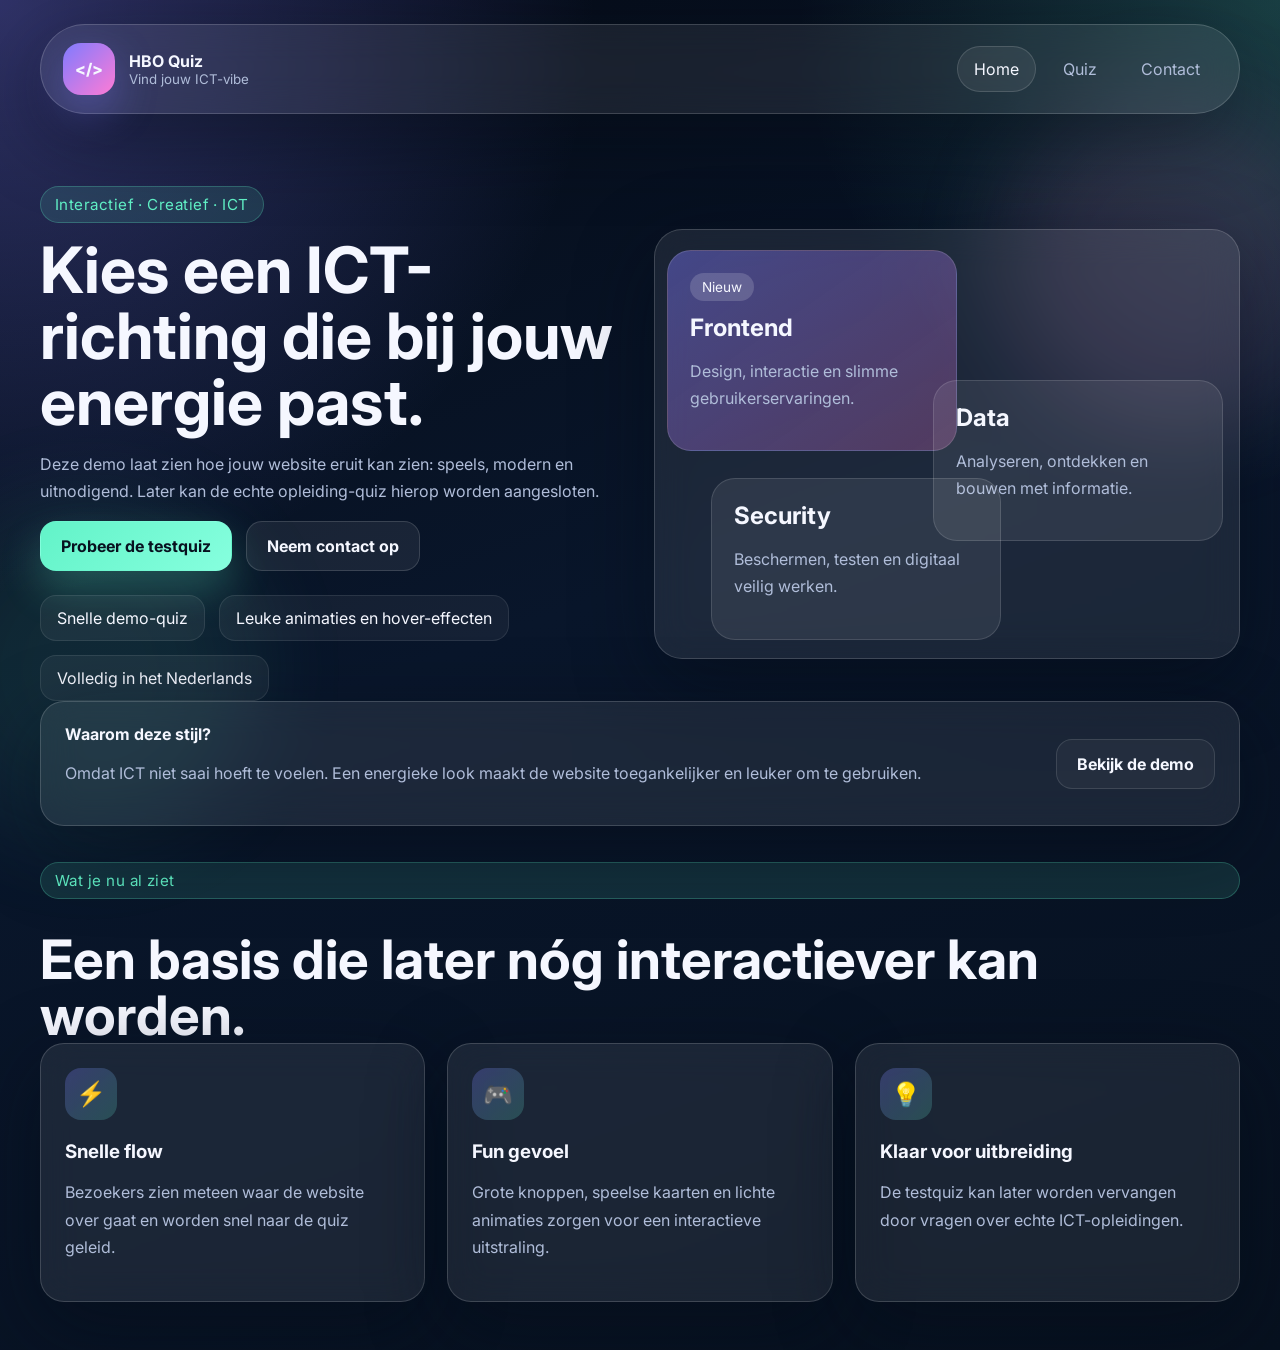
==== commit 69ecf212: "quiz added to website" ====
--- a/index.html
+++ b/index.html
@@ -1,172 +1,130 @@
 <!DOCTYPE html>
 <html lang="nl">
+  <head>
+    <meta charset="UTF-8" />
+    <meta name="viewport" content="width=device-width, initial-scale=1.0" />
+    <title>HBO Quiz | Ontdek jouw ICT-match</title>
+    <meta
+      name="description"
+      content="Een speelse demo-website voor een interactieve ICT-quiz met home, quiz en contactpagina."
+    />
+    <link rel="preconnect" href="https://fonts.googleapis.com" />
+    <link rel="preconnect" href="https://fonts.gstatic.com" crossorigin />
+    <link
+      href="https://fonts.googleapis.com/css2?family=Inter:wght@400;500;600;700;800&display=swap"
+      rel="stylesheet"
+    />
+    <link rel="stylesheet" href="style.css" />
+  </head>
+  <body data-page="home">
+    <div class="page-shell">
+      <header class="site-header glass-panel">
+        <a class="brand" href="index.html">
+          <span class="brand-mark">&lt;/&gt;</span>
+          <span>
+            <strong>HBO Quiz</strong>
+            <small>Vind jouw ICT-vibe</small>
+          </span>
+        </a>
 
-<head>
-  <meta charset="UTF-8" />
-  <meta name="viewport" content="width=device-width, initial-scale=1.0" />
-  <title>HBO Quiz | Ontdek jouw ICT-match</title>
-  <meta name="description"
-    content="Een speelse demo-website voor een interactieve ICT-quiz met home, quiz en contactpagina." />
-  <link rel="preconnect" href="https://fonts.googleapis.com" />
-  <link rel="preconnect" href="https://fonts.gstatic.com" crossorigin />
-  <link href="https://fonts.googleapis.com/css2?family=Inter:wght@400;500;600;700;800&display=swap" rel="stylesheet" />
-  <link rel="stylesheet" href="style.css" />
-  <link rel="stylesheet" href="https://cdnjs.cloudflare.com/ajax/libs/font-awesome/6.5.0/css/all.min.css">
+        <button class="menu-toggle" type="button" aria-label="Open menu">
+          <span></span>
+          <span></span>
+          <span></span>
+        </button>
 
-</head>
+        <nav class="site-nav">
+          <a class="active" href="index.html">Home</a>
+          <a href="quiz.html">Quiz</a>
+          <a href="contact.html">Contact</a>
+        </nav>
+      </header>
 
-<body data-page="home">
-  <div class="page-shell">
-    <header class="site-header glass-panel">
-      <a class="brand" href="index.html">
+      <main>
+        <section class="hero section-grid">
+          <div class="hero-copy">
+            <span class="eyebrow">Interactief · Creatief · ICT</span>
+            <h1>Kies een ICT-richting die bij jouw energie past.</h1>
+            <p>
+              Deze demo laat zien hoe jouw website eruit kan zien: speels,
+              modern en uitnodigend. Later kan de echte opleiding-quiz hierop
+              worden aangesloten.
+            </p>
+            <div class="hero-actions">
+              <a class="button button-primary" href="quiz/index.html">Probeer de testquiz</a>
+              <a class="button button-secondary" href="contact.html">Neem contact op</a>
+            </div>
+            <ul class="hero-points">
+              <li>Snelle demo-quiz</li>
+              <li>Leuke animaties en hover-effecten</li>
+              <li>Volledig in het Nederlands</li>
+            </ul>
+          </div>
 
-        <img src="img/logo.png" class="brand-mark" alt="" style="width: 80px; height: 80px; border-radius: 50%;">
+          <div class="hero-visual glass-panel floating-card-stack">
+            <div class="floating-card accent-card card-1">
+              <span class="chip">Nieuw</span>
+              <h2>Frontend</h2>
+              <p>Design, interactie en slimme gebruikerservaringen.</p>
+            </div>
+            <div class="floating-card card-2">
+              <h2>Data</h2>
+              <p>Analyseren, ontdekken en bouwen met informatie.</p>
+            </div>
+            <div class="floating-card card-3">
+              <h2>Security</h2>
+              <p>Beschermen, testen en digitaal veilig werken.</p>
+            </div>
+          </div>
+        </section>
 
+        <section class="info-strip glass-panel">
+          <div>
+            <strong>Waarom deze stijl?</strong>
+            <p>
+              Omdat ICT niet saai hoeft te voelen. Een energieke look maakt de
+              website toegankelijker en leuker om te gebruiken.
+            </p>
+          </div>
+          <a class="button button-tertiary" href="quiz/index.html">Bekijk de demo</a>
+        </section>
 
-        <span>
-          <strong>HBO Quiz</strong>
-          <small>Vind jouw ICT-vibe</small>
-        </span>
-      </a>
+        <section class="section">
+          <div class="section-heading">
+            <span class="eyebrow">Wat je nu al ziet</span>
+            <h2>Een basis die later nóg interactiever kan worden.</h2>
+          </div>
 
-      <button class="menu-toggle" type="button" aria-label="Open menu">
-        <span></span>
-        <span></span>
-        <span></span>
-      </button>
-
-      <nav class="site-nav">
-        <a class="active" href="index.html">Home</a>
-        <a href="quiz.html">Quiz</a>
-        <a href="about.html">Over Ons</a>
-        <a href="contact.html">Contact</a>
-      </nav>
-    </header>
-
-    <main>
-      <section class="hero section-grid">
-        <div class="hero-copy">
-          <span class="eyebrow reveal">Interactief · Creatief · ICT</span>
-
-          <h1 class="title interactive-text">
-            <span>Kies</span>
-            <span>een</span>
-            <span class="highlight">ICT-richting</span>
-            <span>die</span>
-            <span>bij</span>
-            <span>jouw</span>
-            <span>energie</span>
-            <span>past.</span>
-          </h1>
-
-          <p class="reveal delay">
-            Deze demo laat zien hoe jouw website eruit kan zien: speels,
-            modern en uitnodigend. Later kan de echte opleiding-quiz hierop
-            worden aangesloten.
-          </p>
-
-          <div class="hero-actions reveal delay-2">
-            <a class="button button-primary">Probeer de Quiz</a>
-            <a class="button button-secondary">Neem contact op</a>
+          <div class="feature-grid">
+            <article class="feature-card glass-panel">
+              <div class="feature-icon">⚡</div>
+              <h3>Snelle flow</h3>
+              <p>
+                Bezoekers zien meteen waar de website over gaat en worden snel
+                naar de quiz geleid.
+              </p>
+            </article>
+            <article class="feature-card glass-panel">
+              <div class="feature-icon">🎮</div>
+              <h3>Fun gevoel</h3>
+              <p>
+                Grote knoppen, speelse kaarten en lichte animaties zorgen voor
+                een interactieve uitstraling.
+              </p>
+            </article>
+            <article class="feature-card glass-panel">
+              <div class="feature-icon">💡</div>
+              <h3>Klaar voor uitbreiding</h3>
+              <p>
+                De testquiz kan later worden vervangen door vragen over echte
+                ICT-opleidingen.
+              </p>
+            </article>
           </div>
-        </div>
-
-        <div class="hero-box">
-          <div class="card-stack">
-
-            <div class="card pos-2">
-              <span class="chip1">Nieuw</span>
-              <h2>Software Engineering</h2>
-            </div>
-
-            <div class="card pos-1">
-              <h2>Network & Systems Engineering</h2>
-            </div>
-
-            <div class="card pos-0">
-              <h2>Innovatie Development</h2>
-            </div>
-
-            <div class="card pos-3">
-              <h2>Information Security Management</h2>
-            </div>
-
-            <div class="card pos-4">
-              <h2>Business & Data Management</h2>
-            </div>
-
-          </div>
-        </div>
-
-
-      </section>
-
-      <!-- SECTION 1 -->
-      <section class="about section-grid">
-
-        <div class="about-image">
-          <img src="img/ict.jpg" alt="ICT studenten">
-        </div>
-
-        <div class="about-content">
-          <h2>Waarom hebben we deze website gemaakt?</h2>
-
-          <p>
-            Deze website is gemaakt om mbo-studenten te helpen die willen doorstromen
-            naar een ICT-opleiding op het hbo. Veel studenten weten nog niet precies
-            welke richting het beste bij hen past.
-          </p>
-        </div>
-
-      </section>
-
-      <!-- SECTION 2 -->
-      <section class="about section-grid reverse">
-
-        <div class="about-image">
-          <img src="img/ict2.jpg" alt="ICT richting kiezen">
-        </div>
-
-        <div class="about-content">
-          <h2>Hoe helpt deze quiz?</h2>
-
-          <p>
-            Met deze quiz kunnen studenten op een leuke en interactieve manier
-            ontdekken welke ICT-richting bij hun interesses en vaardigheden past.
-            Denk aan Software Engineering, Cyber Security of Data.
-          </p>
-
-        </div>
-
-      </section>
-
-
-      <script src="script.js"></script>
-</body>
-<br>
-<footer class="site-footer glass-panel">
-  <div class="footer-content">
-    <!-- Logo bovenaan -->
-    <div class="footer-logo">
-      <a href="index.html" class="brand">
-        <img src="img/logo.png" class="brand-mark" alt="HBO Quiz Logo">
-      </a>
+        </section>
+      </main>
     </div>
 
-    <!-- Navigatie in het midden -->
-    <nav class="footer-nav">
-      <a href="index.html"><i class="fas fa-home"></i> Home</a>
-      <a href="quiz.html"><i class="fas fa-question-circle"></i> Quiz</a>
-      <a href="about-us.html"><i class="fas fa-users"></i> Over Ons</a>
-      <a href="contact.html"><i class="fas fa-envelope"></i> Contact</a>
-    </nav>
-
-    <!-- Copyright onderaan -->
-    <p class="footer-copy">&copy; 2026 HBO Quiz. Alle rechten voorbehouden.</p>
-  </div>
-</footer>
-
-
-
-
-</html>+    <script src="script.js"></script>
+  </body>
+</html>
--- a/style.css
+++ b/style.css
@@ -5,14 +5,13 @@
   --panel-border: rgba(255, 255, 255, 0.16);
   --text: #f5f7ff;
   --muted: #b0bdd9;
-  --accent: #00c8ff;
+  --accent: #62f3c8;
   --accent-strong: #7f7bff;
   --accent-warm: #ff7bd5;
   --shadow: 0 24px 80px rgba(5, 10, 22, 0.45);
   --radius-xl: 28px;
   --radius-lg: 20px;
   --radius-md: 14px;
-
 }
 
 * {
@@ -84,7 +83,6 @@
   z-index: 10;
 }
 
-
 .brand {
   display: inline-flex;
   align-items: center;
@@ -194,208 +192,17 @@
   line-height: 1.7;
 }
 
-.hero-copy {
-  max-width: 600px;
-  color: white;
-}
-
-/* EYEBROW GROTER */
 .eyebrow {
   display: inline-flex;
   margin-bottom: 14px;
   padding: 8px 14px;
   border-radius: 999px;
-  background: rgba(0, 150, 255, 0.1);
-  color: #00c8ff;
-  border: 1px solid rgba(0, 200, 255, 0.6);
+  background: rgba(98, 243, 200, 0.12);
+  color: var(--accent);
+  border: 1px solid rgba(98, 243, 200, 0.25);
   font-size: 0.95rem;
   letter-spacing: 0.03em;
-  box-shadow: 0 0 10px rgba(0, 200, 255, 0.3);
-}
-
-/* TITEL GROTER + INTERACTIEF */
-.title {
-  font-size: 52px;
-  margin: 20px 0;
-  line-height: 1.2;
-  transition: 0.3s;
-}
-
-/* HOVER EFFECT OP TITEL */
-.title:hover {
-  transform: translateY(-5px) scale(1.02);
-  text-shadow: 0 10px 40px rgba(0, 150, 255, 0.4);
-}
-
-/* HIGHLIGHT */
-.highlight {
-  color: #00c8ff;
-  position: relative;
-}
-
-/* PARAGRAAF GROTER */
-p {
-  font-size: 18px;
-  color: #bcdcff;
-  line-height: 1.7;
-}
-
-/* BUTTONS */
-.button {
-  padding: 14px 24px;
-  font-size: 16px;
-  border-radius: 14px;
-  transition: 0.3s;
-}
-
-.hero-copy {
-  max-width: 500px;
-  color: white;
-}
-
-/* EYEBROW */
-.eyebrow {
-  display: inline-flex;
-  margin-bottom: 14px;
-  padding: 8px 14px;
-  border-radius: 999px;
-  background: rgba(0, 150, 255, 0.1);
-  color: #00c8ff;
-  border: 1px solid rgba(0, 200, 255, 0.6);
-  font-size: 0.95rem;
-  letter-spacing: 0.03em;
-  box-shadow: 0 0 10px rgba(0, 200, 255, 0.3);
-}
-
-/* TITEL */
-.title {
-  font-size: 42px;
-  margin: 15px 0;
-  line-height: 1.2;
-
-}
-
-/* HIGHLIGHT EFFECT */
-.highlight {
-  color: #00c8ff;
-  position: relative;
-}
-
-.highlight::after {
-  content: "";
-  position: absolute;
-  left: 0;
-  bottom: -5px;
-  width: 100%;
-  height: 3px;
-  background: linear-gradient(90deg, #00c8ff, transparent);
-  transform: scaleX(0);
-  transition: 0.4s;
-}
-
-.title:hover .highlight::after {
-  transform: scaleX(1);
-}
-
-/* PARAGRAAF */
-p {
-  color: #bcdcff;
-  line-height: 1.6;
-}
-
-/* BUTTONS */
-.hero-actions {
-  margin-top: 20px;
-  display: flex;
-  gap: 15px;
-}
-
-.button {
-  padding: 12px 20px;
-  border-radius: 12px;
-  text-decoration: none;
-  transition: 0.3s;
-  font-weight: 500;
-}
-
-/* PRIMARY */
-.button-primary {
-  background: linear-gradient(135deg, #00c8ff, #0096ff);
-  color: #07111f;
-  box-shadow: 0 10px 30px rgba(0, 200, 255, 0.4);
-}
-
-.button-primary:hover {
-  transform: translateY(-3px) scale(1.05);
-}
-
-/* SECONDARY */
-.button-secondary {
-  border: 1px solid rgba(0, 200, 255, 0.6);
-  color: #00c8ff;
-}
-
-.button-secondary:hover {
-  box-shadow:
-    0 15px 40px rgba(0, 200, 255, 0.6),
-    0 0 15px rgba(0, 200, 255, 0.4);
-}
-
-/* REVEAL ANIMATIE */
-.reveal {
-  opacity: 0;
-  transform: translateY(20px);
-  animation: fadeUp 0.8s ease forwards;
-}
-
-.delay {
-  animation-delay: 0.3s;
-}
-
-.delay-2 {
-  animation-delay: 0.6s;
-}
-
-@keyframes fadeUp {
-  to {
-    opacity: 1;
-    transform: translateY(0);
-  }
-}
-
-.title::after {
-  content: "|";
-  margin-left: 5px;
-  animation: blink 1s infinite;
-}
-
-@keyframes blink {
-
-  0%,
-  50%,
-  100% {
-    opacity: 1;
-  }
-
-  25%,
-  75% {
-    opacity: 0;
-  }
-}
-
-.eyebrow {
-  display: inline-flex;
-  margin-bottom: 14px;
-  padding: 8px 14px;
-  border-radius: 999px;
-  background: rgba(0, 150, 255, 0.1);
-  color: #00c8ff;
-  border: 1px solid rgba(0, 200, 255, 0.6);
-  font-size: 0.95rem;
-  letter-spacing: 0.03em;
-  box-shadow: 0 0 10px rgba(0, 200, 255, 0.3);
-}
-
+}
 
 .hero-actions,
 .hero-points,
@@ -509,33 +316,14 @@
   left: 56px;
 }
 
-.chip1 {
+.chip {
   display: inline-flex;
   margin-bottom: 12px;
   padding: 6px 12px;
   border-radius: 999px;
-
-  background: rgba(0, 200, 255, 0.18); /* lichter */
-  color: #6feaff; /* zachter + helderder */
-
-  border: 1px solid rgba(0, 200, 255, 0.8);
-
+  background: rgba(255, 255, 255, 0.16);
   font-size: 0.85rem;
-
-  box-shadow: 0 0 12px rgba(0, 200, 255, 0.4);
-}
-
-/* HOVER */
-.chip1:hover {
-  background: rgba(0, 200, 255, 0.25);
-
-  box-shadow:
-    0 12px 30px rgba(0, 200, 255, 0.7),
-    0 0 18px rgba(0, 200, 255, 0.6);
-}
-
-
-
+}
 
 .info-strip {
   display: flex;
@@ -701,7 +489,6 @@
 }
 
 @media (max-width: 920px) {
-
   .section-grid,
   .feature-grid,
   .answer-grid {
@@ -770,486 +557,19 @@
   }
 }
 
-body {
-  background: #0a0f1c;
-  font-family: 'Segoe UI', sans-serif;
-}
-
-.hero-visual {
-  display: flex;
-  justify-content: center;
-  align-items: center;
-  height: 100vh;
-}
-
-/* STACK */
-.card-stack {
-  position: relative;
-  width: 320px;
-  height: 200px;
-}
-
-/* CARD BASE */
-.card {
-  position: absolute;
-  width: 100%;
-  height: 100%;
-  padding: 20px;
-  border-radius: 20px;
-  cursor: pointer;
-
-  color: white;
-  background: rgba(15, 25, 50, 0.6);
-  backdrop-filter: blur(12px);
-
-  border: 1px solid rgba(0, 150, 255, 0.3);
-  box-shadow: 0 10px 40px rgba(0, 0, 0, 0.6);
-
-  transition: all 0.5s ease;
-}
-
-/* OVERLAY GLOW */
-.card::before {
-  content: "";
-  position: absolute;
-  inset: 0;
-  border-radius: 20px;
-  background: linear-gradient(120deg, transparent, rgba(0, 150, 255, 0.2));
-  opacity: 0;
-  transition: 0.4s;
-}
-
-.card:hover::before {
-  opacity: 1;
-}
-
-/* STACK POSITIES */
-.card:nth-child(1) {
-  transform: translateY(0) scale(1);
-  z-index: 5;
-}
-
-.card:nth-child(2) {
-  transform: translateY(10px) scale(0.95);
-  z-index: 4;
-}
-
-.card:nth-child(3) {
-  transform: translateY(20px) scale(0.9);
-  z-index: 3;
-}
-
-.card:nth-child(4) {
-  transform: translateY(30px) scale(0.85);
-  z-index: 2;
-}
-
-.card:nth-child(5) {
-  transform: translateY(40px) scale(0.8);
-  z-index: 1;
-}
-
-/* GROTE BOX */
-.hero-box {
-  width: 380px;
-  height: 260px;
-  margin: 100px auto;
-  padding: 20px;
-
-  border-radius: 25px;
-
-  background: rgba(10, 15, 30, 0.9);
-  border: 1px solid rgba(0, 150, 255, 0.3);
-
-  box-shadow: 0 20px 80px rgba(0, 0, 0, 0.8);
-
-  position: relative;
-  overflow: hidden;
-}
-
-/* STACK */
-.card-stack {
-  position: relative;
-  width: 100%;
-  height: 100%;
-}
-
-/* CARD */
-.card {
-  position: absolute;
-  width: 100%;
-  height: 100%;
-  padding: 20px;
-
-  border-radius: 20px;
-  cursor: pointer;
-
-  color: white;
-  background: rgba(20, 30, 60, 0.6);
-  backdrop-filter: blur(10px);
-
-  border: 1px solid rgba(0, 150, 255, 0.2);
-
-  transition: all 0.5s ease;
-}
-
-/* STACK EFFECT (zichtbaar achter elkaar) */
-.card:nth-child(1) {
-  transform: translateY(0) scale(1);
-  opacity: 1;
-  z-index: 5;
-}
-
-.card:nth-child(2) {
-  transform: translateY(12px) scale(0.96);
-  opacity: 0.9;
-  z-index: 4;
-}
-
-.card:nth-child(3) {
-  transform: translateY(24px) scale(0.92);
-  opacity: 0.8;
-  z-index: 3;
-}
-
-.card:nth-child(4) {
-  transform: translateY(36px) scale(0.88);
-  opacity: 0.7;
-  z-index: 2;
-}
-
-.card:nth-child(5) {
-  transform: translateY(48px) scale(0.84);
-  opacity: 0.6;
-  z-index: 1;
-}
-
-/* ACTIVE */
-.card.active {
-  border: 1px solid rgba(0, 200, 255, 0.8);
-  box-shadow: 0 15px 50px rgba(0, 100, 255, 0.4);
-}
-
-/* CHIP */
-.chip {
-  background: var(--muted);
-  padding: 5px 10px;
-  border-radius: 10px;
-  font-size: 12px;
-}
-
-/* TEXT */
-h2 {
-  margin-top: 10px;
-}
-
-/* GROTE BOX */
-.hero-box {
-  width: 600px;
-  height: 320px;
-  margin: 100px auto;
-
-  background: #0a0f1c;
-  border-radius: 25px;
-
-  display: flex;
-  justify-content: center;
-  align-items: center;
-
-  position: relative;
-  overflow: hidden;
-}
-
-/* STACK */
-.card-stack {
-  position: relative;
-  width: 250px;
-  height: 160px;
-}
-
-/* CARD */
-.card {
-  position: absolute;
-
-  width: 250px;
-  height: 160px;
-
-  top: 50%;
-  left: 50%;
-  transform: translate(-50%, -50%);
-
-  padding: 20px;
-  border-radius: 20px;
-
-  background: rgba(20, 30, 60, 0.6);
-  color: white;
-
-  display: flex;
-  flex-direction: column;
-  justify-content: center;
-
-  transition: all 0.6s ease;
-}
-
-/* POSITIES */
-.card.pos-0 {
-  transform: translate(-50%, -50%) translateX(-260px) scale(0.7);
-  opacity: 0.4;
-}
-
-.card.pos-1 {
-  transform: translate(-50%, -50%) translateX(-130px) scale(0.85);
-  opacity: 0.7;
-}
-
-.card.pos-2 {
-  transform: translate(-50%, -50%) translateX(0) scale(1);
-  opacity: 1;
-  z-index: 5;
-}
-
-.card.pos-3 {
-  transform: translate(-50%, -50%) translateX(130px) scale(0.85);
-  opacity: 0.7;
-}
-
-.card.pos-4 {
-  transform: translate(-50%, -50%) translateX(260px) scale(0.7);
-  opacity: 0.4;
-}
-
-/* TEXT */
-h2 {
-  margin: 0;
-  font-size: 18px;
-}
-
-.about {
-  display: grid;
-  grid-template-columns: 1fr 1fr;
-  gap: 50px;
-  margin-top: 80px;
-  align-items: center;
-}
-
-/* OM DRAAIEN */
-.about.reverse {
-  direction: rtl;
-}
-
-.about.reverse .about-content {
-  direction: ltr;
-}
-
-/* TEXT */
-.about-content h2 {
-  font-size: 32px;
-  margin-bottom: 15px;
-  color: #00c8ff;
-}
-
-.about-content p {
-  color: #cbd5e1;
-  line-height: 1.6;
-  margin-bottom: 15px;
-}
-
-/* IMAGE */
-.about-image img {
-  width: 100%;
-  border-radius: 20px;
-
-  box-shadow:
-    0 20px 50px rgba(0, 0, 0, 0.6),
-    0 0 20px rgba(0, 200, 255, 0.3);
-}
-
-/* NAMEN */
-.makers {
-  margin-top: 20px;
-  color: #6feaff;
-}
-
-/* ABOUT HERO */
-.about-hero {
-  margin-top: 50px;
-  padding: 60px 40px;
-  border-radius: 25px;
-  background: linear-gradient(135deg, rgba(10,15,30,0.95), rgba(20,30,60,0.9));
-  color: #cbd5e1;
-  text-align: center;
-  box-shadow: 0 25px 70px rgba(0,0,0,0.7);
-}
-
-.about-hero h1 {
-  color: #00c8ff;
-  font-size: 42px;
-  margin: 20px 0;
-  text-shadow: 0 0 10px rgba(0,200,255,0.6);
-}
-
-.about-hero p {
-  max-width: 700px;
-  margin: 0 auto;
-  line-height: 1.6;
-  font-size: 1.05rem;
-  color: #bde6ff;
-}
-
-/* TEAM GRID */
-.team {
-  display: grid;
-  grid-template-columns: repeat(auto-fit, minmax(250px, 1fr));
-  gap: 40px;
-  margin: 60px 20px;
-}
-
-/* TEAM CARD */
-.team-card {
-  text-align: center;
-  padding: 25px 20px;
-  border-radius: 25px;
-  background: rgba(20, 30, 60, 0.7);
-  color: #cbd5e1;
-  box-shadow: 0 15px 50px rgba(0,0,0,0.5);
-  transition: transform 0.4s ease, box-shadow 0.4s ease;
-  position: relative;
-  overflow: hidden;
-}
-
-/* Hover effect met neon glow */
-.team-card::before {
-  content: '';
-  position: absolute;
-  inset: 0;
-  background: linear-gradient(120deg, rgba(0,150,255,0.2), rgba(108,99,255,0.2));
-  opacity: 0;
-  transition: opacity 0.4s ease;
-  border-radius: 25px;
-}
-
-.team-card:hover::before {
-  opacity: 1;
-}
-
-.team-card:hover {
-  transform: translateY(-8px);
-  box-shadow: 0 25px 70px rgba(0, 200, 255, 0.6);
-}
-
-/* Team image */
-.team-card img {
-  width: 160px;
-  height: 160px;
-  border-radius: 50%;
-  object-fit: cover;
-  margin-bottom: 20px;
-  border: 3px solid #00c8ff;
-  box-shadow: 0 0 15px rgba(0,200,255,0.4);
-  transition: transform 0.3s ease, box-shadow 0.3s ease;
-}
-
-.team-card img:hover {
-  transform: scale(1.05);
-  box-shadow: 0 0 25px rgba(0,200,255,0.6);
-}
-
-/* Team name */
-.team-card h3 {
-  color: #00c8ff;
-  margin-bottom: 10px;
-  font-size: 1.3rem;
-  text-shadow: 0 0 6px rgba(0,200,255,0.5);
-}
-
-/* Team role/description */
-.team-card p {
-  color: #bde6ff;
-  font-size: 1rem;
-  line-height: 1.5;
-}
-
-/* Responsive */
-@media (max-width: 768px) {
-  .about-hero h1 {
-    font-size: 34px;
-  }
-
-  .team-card img {
-    width: 140px;
-    height: 140px;
-  }
-}
-
-
-/* footer */
-.site-footer {
-  padding: 35px 25px;
-  background: linear-gradient(145deg, rgba(10, 15, 30, 0.95), rgba(20, 30, 50, 0.9));
-  backdrop-filter: blur(10px);
-  border-top: 1px solid rgba(0, 200, 255, 0.4);
-  color: #cbd5e1;
-  border-radius: 25px 25px 0 0;
-  box-shadow: 0 -10px 50px rgba(0,0,0,0.6);
-  text-align: center;
-}
-
-.footer-content {
-  display: flex;
-  flex-direction: column; /* alles onder elkaar */
-  align-items: center;
-  gap: 20px; /* ruimte tussen logo, links en copyright */
-}
-
-.footer-logo img {
-  width: 70px;
-  height: 70px;
-  border-radius: 50%;
-  box-shadow: 0 0 15px rgba(0,200,255,0.5);
-  transition: transform 0.3s ease, box-shadow 0.3s ease;
-}
-
-.footer-logo img:hover {
-  transform: scale(1.1);
-  box-shadow: 0 0 25px rgba(0,200,255,0.8);
-}
-
-.footer-nav {
-  display: flex;
-  gap: 25px;
-  flex-wrap: wrap;
-  justify-content: center; /* altijd gecentreerd */
-}
-
-.footer-nav a {
-  color: #00c8ff;
-  text-decoration: none;
-  font-weight: 500;
-  display: flex;
-  align-items: center;
-  gap: 6px;
-  transition: 0.3s;
-}
-
-.footer-nav a:hover {
-  color: #6feaff;
-  text-shadow: 0 0 10px rgba(0,200,255,0.6);
-}
-
-.footer-copy {
-  font-size: 0.9rem;
-  color: #6feaff;
-  opacity: 0.9;
-  margin-top: 5px;
-}
-
-/* Responsive */
-@media (max-width: 768px) {
-  .footer-nav {
-    gap: 15px;
-  }
-  .footer-logo img {
-    width: 60px;
-    height: 60px;
-  }
-}
+
+
+
+
+
+
+
+
+
+
+
+
+
+
+
+
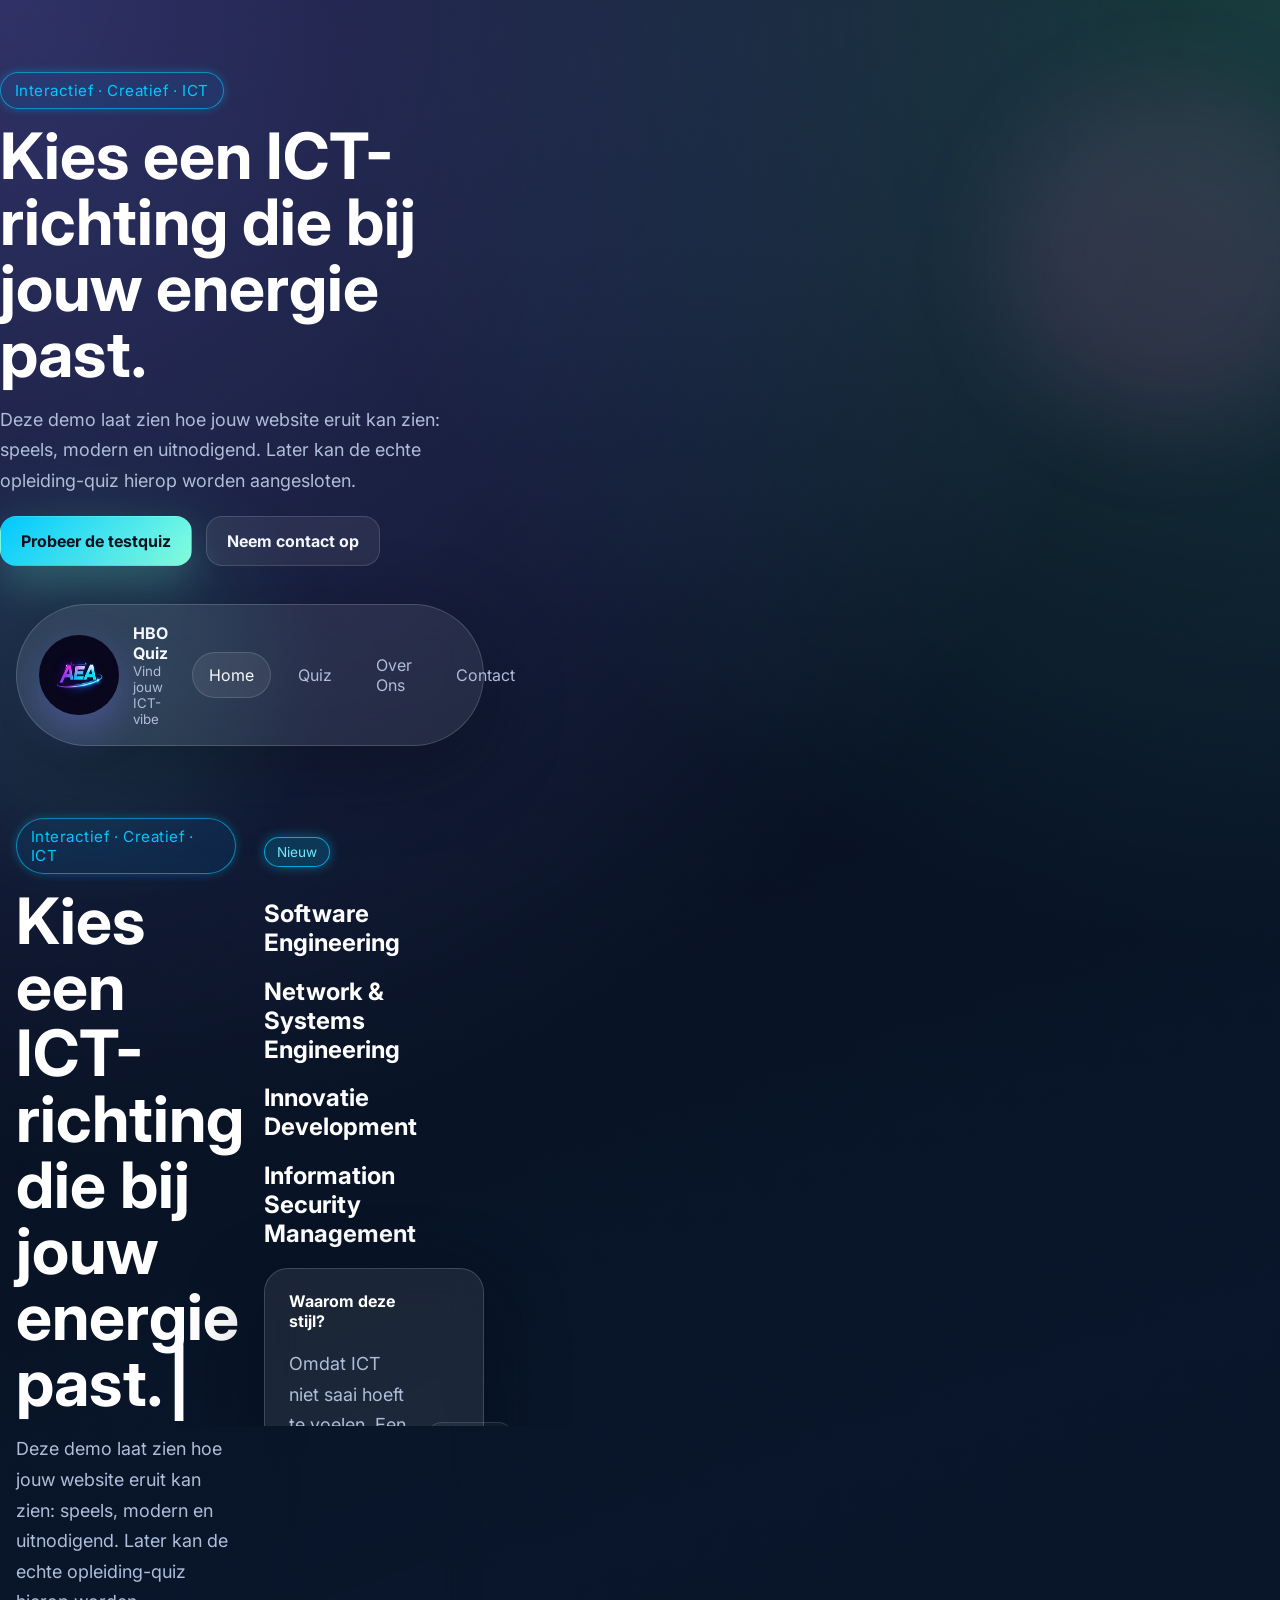
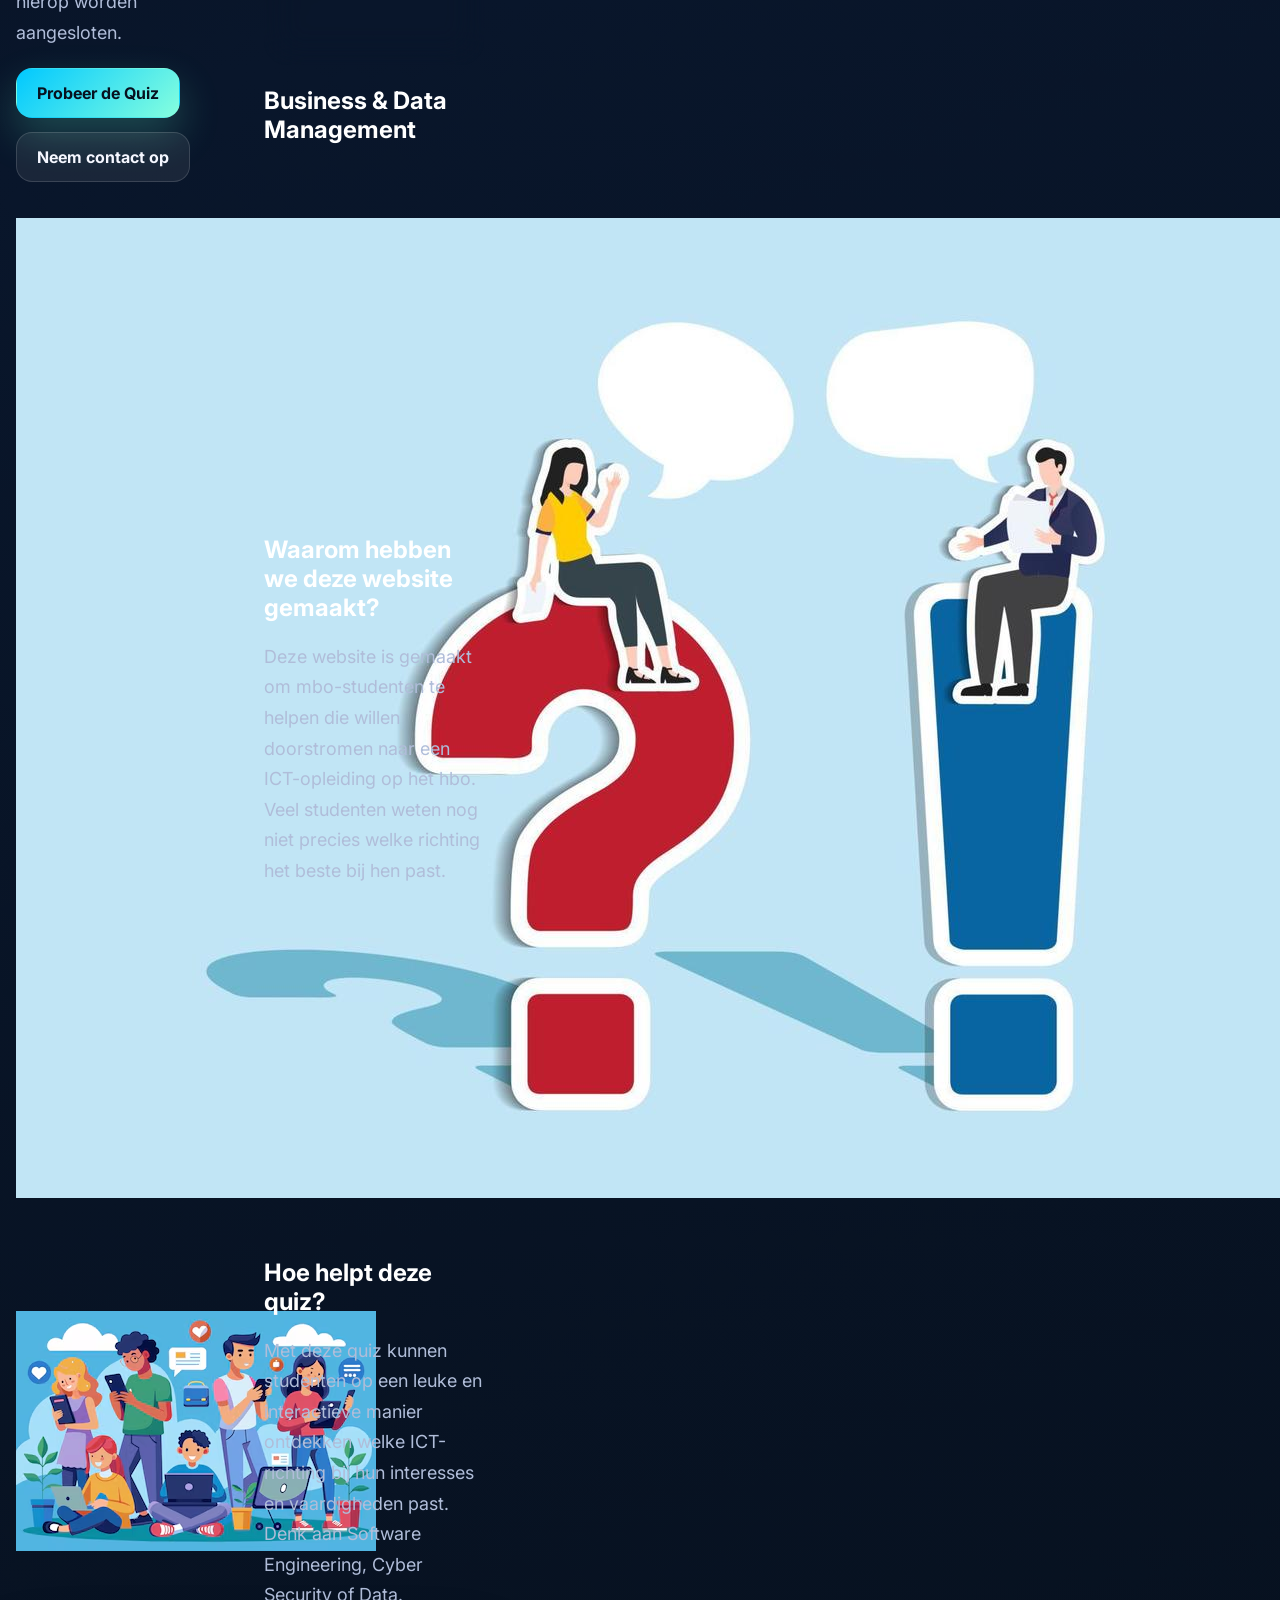
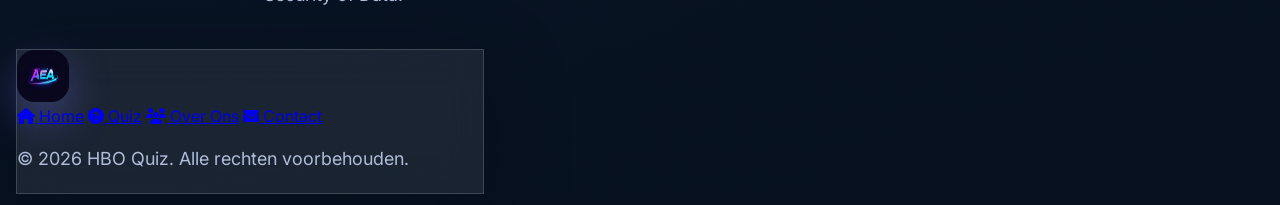
==== commit 14992cbf: "Merge branch 'main' of https://github.com/Aminao07/HBO-quiz" ====
--- a/index.html
+++ b/index.html
@@ -1,45 +1,19 @@
 <!DOCTYPE html>
 <html lang="nl">
-  <head>
-    <meta charset="UTF-8" />
-    <meta name="viewport" content="width=device-width, initial-scale=1.0" />
-    <title>HBO Quiz | Ontdek jouw ICT-match</title>
-    <meta
-      name="description"
-      content="Een speelse demo-website voor een interactieve ICT-quiz met home, quiz en contactpagina."
-    />
-    <link rel="preconnect" href="https://fonts.googleapis.com" />
-    <link rel="preconnect" href="https://fonts.gstatic.com" crossorigin />
-    <link
-      href="https://fonts.googleapis.com/css2?family=Inter:wght@400;500;600;700;800&display=swap"
-      rel="stylesheet"
-    />
-    <link rel="stylesheet" href="style.css" />
-  </head>
-  <body data-page="home">
-    <div class="page-shell">
-      <header class="site-header glass-panel">
-        <a class="brand" href="index.html">
-          <span class="brand-mark">&lt;/&gt;</span>
-          <span>
-            <strong>HBO Quiz</strong>
-            <small>Vind jouw ICT-vibe</small>
-          </span>
-        </a>
 
-        <button class="menu-toggle" type="button" aria-label="Open menu">
-          <span></span>
-          <span></span>
-          <span></span>
-        </button>
+<head>
+  <meta charset="UTF-8" />
+  <meta name="viewport" content="width=device-width, initial-scale=1.0" />
+  <title>HBO Quiz | Ontdek jouw ICT-match</title>
+  <meta name="description"
+    content="Een speelse demo-website voor een interactieve ICT-quiz met home, quiz en contactpagina." />
+  <link rel="preconnect" href="https://fonts.googleapis.com" />
+  <link rel="preconnect" href="https://fonts.gstatic.com" crossorigin />
+  <link href="https://fonts.googleapis.com/css2?family=Inter:wght@400;500;600;700;800&display=swap" rel="stylesheet" />
+  <link rel="stylesheet" href="style.css" />
+  <link rel="stylesheet" href="https://cdnjs.cloudflare.com/ajax/libs/font-awesome/6.5.0/css/all.min.css">
 
-        <nav class="site-nav">
-          <a class="active" href="index.html">Home</a>
-          <a href="quiz.html">Quiz</a>
-          <a href="contact.html">Contact</a>
-        </nav>
-      </header>
-
+</head>
       <main>
         <section class="hero section-grid">
           <div class="hero-copy">
@@ -53,30 +27,82 @@
             <div class="hero-actions">
               <a class="button button-primary" href="quiz/index.html">Probeer de testquiz</a>
               <a class="button button-secondary" href="contact.html">Neem contact op</a>
+
+<body data-page="home">
+  <div class="page-shell">
+    <header class="site-header glass-panel">
+      <a class="brand" href="index.html">
+
+        <img src="img/logo.png" class="brand-mark" alt="" style="width: 80px; height: 80px; border-radius: 50%;">
+
+
+        <span>
+          <strong>HBO Quiz</strong>
+          <small>Vind jouw ICT-vibe</small>
+        </span>
+      </a>
+
+      <button class="menu-toggle" type="button" aria-label="Open menu">
+        <span></span>
+        <span></span>
+        <span></span>
+      </button>
+
+      <nav class="site-nav">
+        <a class="active" href="index.html">Home</a>
+        <a href="quiz.html">Quiz</a>
+        <a href="about.html">Over Ons</a>
+        <a href="contact.html">Contact</a>
+      </nav>
+    </header>
+
+    <main>
+      <section class="hero section-grid">
+        <div class="hero-copy">
+          <span class="eyebrow reveal">Interactief · Creatief · ICT</span>
+
+          <h1 class="title interactive-text">
+            <span>Kies</span>
+            <span>een</span>
+            <span class="highlight">ICT-richting</span>
+            <span>die</span>
+            <span>bij</span>
+            <span>jouw</span>
+            <span>energie</span>
+            <span>past.</span>
+          </h1>
+
+          <p class="reveal delay">
+            Deze demo laat zien hoe jouw website eruit kan zien: speels,
+            modern en uitnodigend. Later kan de echte opleiding-quiz hierop
+            worden aangesloten.
+          </p>
+
+          <div class="hero-actions reveal delay-2">
+            <a class="button button-primary">Probeer de Quiz</a>
+            <a class="button button-secondary">Neem contact op</a>
+          </div>
+        </div>
+
+        <div class="hero-box">
+          <div class="card-stack">
+
+            <div class="card pos-2">
+              <span class="chip1">Nieuw</span>
+              <h2>Software Engineering</h2>
             </div>
-            <ul class="hero-points">
-              <li>Snelle demo-quiz</li>
-              <li>Leuke animaties en hover-effecten</li>
-              <li>Volledig in het Nederlands</li>
-            </ul>
-          </div>
 
-          <div class="hero-visual glass-panel floating-card-stack">
-            <div class="floating-card accent-card card-1">
-              <span class="chip">Nieuw</span>
-              <h2>Frontend</h2>
-              <p>Design, interactie en slimme gebruikerservaringen.</p>
+            <div class="card pos-1">
+              <h2>Network & Systems Engineering</h2>
             </div>
-            <div class="floating-card card-2">
-              <h2>Data</h2>
-              <p>Analyseren, ontdekken en bouwen met informatie.</p>
+
+            <div class="card pos-0">
+              <h2>Innovatie Development</h2>
             </div>
-            <div class="floating-card card-3">
-              <h2>Security</h2>
-              <p>Beschermen, testen en digitaal veilig werken.</p>
+
+            <div class="card pos-3">
+              <h2>Information Security Management</h2>
             </div>
-          </div>
-        </section>
 
         <section class="info-strip glass-panel">
           <div>
@@ -88,43 +114,82 @@
           </div>
           <a class="button button-tertiary" href="quiz/index.html">Bekijk de demo</a>
         </section>
+            <div class="card pos-4">
+              <h2>Business & Data Management</h2>
+            </div>
 
-        <section class="section">
-          <div class="section-heading">
-            <span class="eyebrow">Wat je nu al ziet</span>
-            <h2>Een basis die later nóg interactiever kan worden.</h2>
           </div>
+        </div>
 
-          <div class="feature-grid">
-            <article class="feature-card glass-panel">
-              <div class="feature-icon">⚡</div>
-              <h3>Snelle flow</h3>
-              <p>
-                Bezoekers zien meteen waar de website over gaat en worden snel
-                naar de quiz geleid.
-              </p>
-            </article>
-            <article class="feature-card glass-panel">
-              <div class="feature-icon">🎮</div>
-              <h3>Fun gevoel</h3>
-              <p>
-                Grote knoppen, speelse kaarten en lichte animaties zorgen voor
-                een interactieve uitstraling.
-              </p>
-            </article>
-            <article class="feature-card glass-panel">
-              <div class="feature-icon">💡</div>
-              <h3>Klaar voor uitbreiding</h3>
-              <p>
-                De testquiz kan later worden vervangen door vragen over echte
-                ICT-opleidingen.
-              </p>
-            </article>
-          </div>
-        </section>
-      </main>
+
+      </section>
+
+      <!-- SECTION 1 -->
+      <section class="about section-grid">
+
+        <div class="about-image">
+          <img src="img/ict.jpg" alt="ICT studenten">
+        </div>
+
+        <div class="about-content">
+          <h2>Waarom hebben we deze website gemaakt?</h2>
+
+          <p>
+            Deze website is gemaakt om mbo-studenten te helpen die willen doorstromen
+            naar een ICT-opleiding op het hbo. Veel studenten weten nog niet precies
+            welke richting het beste bij hen past.
+          </p>
+        </div>
+
+      </section>
+
+      <!-- SECTION 2 -->
+      <section class="about section-grid reverse">
+
+        <div class="about-image">
+          <img src="img/ict2.jpg" alt="ICT richting kiezen">
+        </div>
+
+        <div class="about-content">
+          <h2>Hoe helpt deze quiz?</h2>
+
+          <p>
+            Met deze quiz kunnen studenten op een leuke en interactieve manier
+            ontdekken welke ICT-richting bij hun interesses en vaardigheden past.
+            Denk aan Software Engineering, Cyber Security of Data.
+          </p>
+
+        </div>
+
+      </section>
+
+
+      <script src="script.js"></script>
+</body>
+<br>
+<footer class="site-footer glass-panel">
+  <div class="footer-content">
+    <!-- Logo bovenaan -->
+    <div class="footer-logo">
+      <a href="index.html" class="brand">
+        <img src="img/logo.png" class="brand-mark" alt="HBO Quiz Logo">
+      </a>
     </div>
 
-    <script src="script.js"></script>
-  </body>
-</html>
+    <!-- Navigatie in het midden -->
+    <nav class="footer-nav">
+      <a href="index.html"><i class="fas fa-home"></i> Home</a>
+      <a href="quiz.html"><i class="fas fa-question-circle"></i> Quiz</a>
+      <a href="about-us.html"><i class="fas fa-users"></i> Over Ons</a>
+      <a href="contact.html"><i class="fas fa-envelope"></i> Contact</a>
+    </nav>
+
+    <!-- Copyright onderaan -->
+    <p class="footer-copy">&copy; 2026 HBO Quiz. Alle rechten voorbehouden.</p>
+  </div>
+</footer>
+
+
+
+
+</html>
--- a/style.css
+++ b/style.css
@@ -5,13 +5,14 @@
   --panel-border: rgba(255, 255, 255, 0.16);
   --text: #f5f7ff;
   --muted: #b0bdd9;
-  --accent: #62f3c8;
+  --accent: #00c8ff;
   --accent-strong: #7f7bff;
   --accent-warm: #ff7bd5;
   --shadow: 0 24px 80px rgba(5, 10, 22, 0.45);
   --radius-xl: 28px;
   --radius-lg: 20px;
   --radius-md: 14px;
+
 }
 
 * {
@@ -83,6 +84,7 @@
   z-index: 10;
 }
 
+
 .brand {
   display: inline-flex;
   align-items: center;
@@ -192,14 +194,203 @@
   line-height: 1.7;
 }
 
+.hero-copy {
+  max-width: 600px;
+  color: white;
+}
+
+/* EYEBROW GROTER */
 .eyebrow {
   display: inline-flex;
   margin-bottom: 14px;
   padding: 8px 14px;
   border-radius: 999px;
-  background: rgba(98, 243, 200, 0.12);
-  color: var(--accent);
-  border: 1px solid rgba(98, 243, 200, 0.25);
+  background: rgba(0, 150, 255, 0.1);
+  color: #00c8ff;
+  border: 1px solid rgba(0, 200, 255, 0.6);
+  font-size: 0.95rem;
+  letter-spacing: 0.03em;
+  box-shadow: 0 0 10px rgba(0, 200, 255, 0.3);
+}
+
+/* TITEL GROTER + INTERACTIEF */
+.title {
+  font-size: 52px;
+  margin: 20px 0;
+  line-height: 1.2;
+  transition: 0.3s;
+}
+
+/* HOVER EFFECT OP TITEL */
+.title:hover {
+  transform: translateY(-5px) scale(1.02);
+  text-shadow: 0 10px 40px rgba(0, 150, 255, 0.4);
+}
+
+/* HIGHLIGHT */
+.highlight {
+  color: #00c8ff;
+  position: relative;
+}
+
+/* PARAGRAAF GROTER */
+p {
+  font-size: 18px;
+  color: #bcdcff;
+  line-height: 1.7;
+}
+
+/* BUTTONS */
+.button {
+  padding: 14px 24px;
+  font-size: 16px;
+  border-radius: 14px;
+  transition: 0.3s;
+}
+
+.hero-copy {
+  max-width: 500px;
+  color: white;
+}
+
+/* EYEBROW */
+.eyebrow {
+  display: inline-flex;
+  margin-bottom: 14px;
+  padding: 8px 14px;
+  border-radius: 999px;
+  background: rgba(0, 150, 255, 0.1);
+  color: #00c8ff;
+  border: 1px solid rgba(0, 200, 255, 0.6);
+  font-size: 0.95rem;
+  letter-spacing: 0.03em;
+  box-shadow: 0 0 10px rgba(0, 200, 255, 0.3);
+}
+
+/* TITEL */
+.title {
+  font-size: 42px;
+  margin: 15px 0;
+  line-height: 1.2;
+
+}
+
+/* HIGHLIGHT EFFECT */
+.highlight {
+  color: #00c8ff;
+  position: relative;
+}
+
+.highlight::after {
+  content: "";
+  position: absolute;
+  left: 0;
+  bottom: -5px;
+  width: 100%;
+  height: 3px;
+  background: linear-gradient(90deg, #00c8ff, transparent);
+  transform: scaleX(0);
+  transition: 0.4s;
+}
+
+.title:hover .highlight::after {
+  transform: scaleX(1);
+}
+
+/* PARAGRAAF */
+p {
+  color: #bcdcff;
+  line-height: 1.6;
+}
+
+/* BUTTONS */
+.hero-actions {
+  margin-top: 20px;
+  display: flex;
+  gap: 15px;
+}
+
+.button {
+  padding: 12px 20px;
+  border-radius: 12px;
+  text-decoration: none;
+  transition: 0.3s;
+  font-weight: 500;
+}
+
+/* PRIMARY */
+.button-primary {
+  background: linear-gradient(135deg, #00c8ff, #0096ff);
+  color: #07111f;
+  box-shadow: 0 10px 30px rgba(0, 200, 255, 0.4);
+}
+
+.button-primary:hover {
+  transform: translateY(-3px) scale(1.05);
+}
+
+/* SECONDARY */
+.button-secondary {
+  border: 1px solid rgba(0, 200, 255, 0.6);
+  color: #00c8ff;
+}
+
+.button-secondary:hover {
+  box-shadow:
+    0 15px 40px rgba(0, 200, 255, 0.6),
+    0 0 15px rgba(0, 200, 255, 0.4);
+}
+
+/* REVEAL ANIMATIE */
+.reveal {
+  opacity: 0;
+  transform: translateY(20px);
+  animation: fadeUp 0.8s ease forwards;
+}
+
+.delay {
+  animation-delay: 0.3s;
+}
+
+.delay-2 {
+  animation-delay: 0.6s;
+}
+
+@keyframes fadeUp {
+  to {
+    opacity: 1;
+    transform: translateY(0);
+  }
+}
+
+.title::after {
+  content: "|";
+  margin-left: 5px;
+  animation: blink 1s infinite;
+}
+
+@keyframes blink {
+
+  0%,
+  50%,
+  100% {
+    opacity: 1;
+  }
+
+  25%,
+  75% {
+    opacity: 0;
+  }
+}
+
+.eyebrow {
+  display: inline-flex;
+  margin-bottom: 14px;
+  padding: 8px 14px;
+  border-radius: 999px;
+  background: rgba(0, 150, 255, 0.1);
+  color: #00c8ff;
+  border: 1px solid rgba(0, 200, 255, 0.6);
   font-size: 0.95rem;
   letter-spacing: 0.03em;
 }
@@ -316,14 +507,33 @@
   left: 56px;
 }
 
-.chip {
+.chip1 {
   display: inline-flex;
   margin-bottom: 12px;
   padding: 6px 12px;
   border-radius: 999px;
-  background: rgba(255, 255, 255, 0.16);
+
+  background: rgba(0, 200, 255, 0.18); /* lichter */
+  color: #6feaff; /* zachter + helderder */
+
+  border: 1px solid rgba(0, 200, 255, 0.8);
+
   font-size: 0.85rem;
-}
+
+  box-shadow: 0 0 12px rgba(0, 200, 255, 0.4);
+}
+
+/* HOVER */
+.chip1:hover {
+  background: rgba(0, 200, 255, 0.25);
+
+  box-shadow:
+    0 12px 30px rgba(0, 200, 255, 0.7),
+    0 0 18px rgba(0, 200, 255, 0.6);
+}
+
+
+
 
 .info-strip {
   display: flex;
@@ -489,6 +699,7 @@
 }
 
 @media (max-width: 920px) {
+
   .section-grid,
   .feature-grid,
   .answer-grid {
@@ -555,21 +766,4 @@
   .floating-card-stack {
     min-height: 0;
   }
-}
-
-
-
-
-
-
-
-
-
-
-
-
-
-
-
-
-
+}
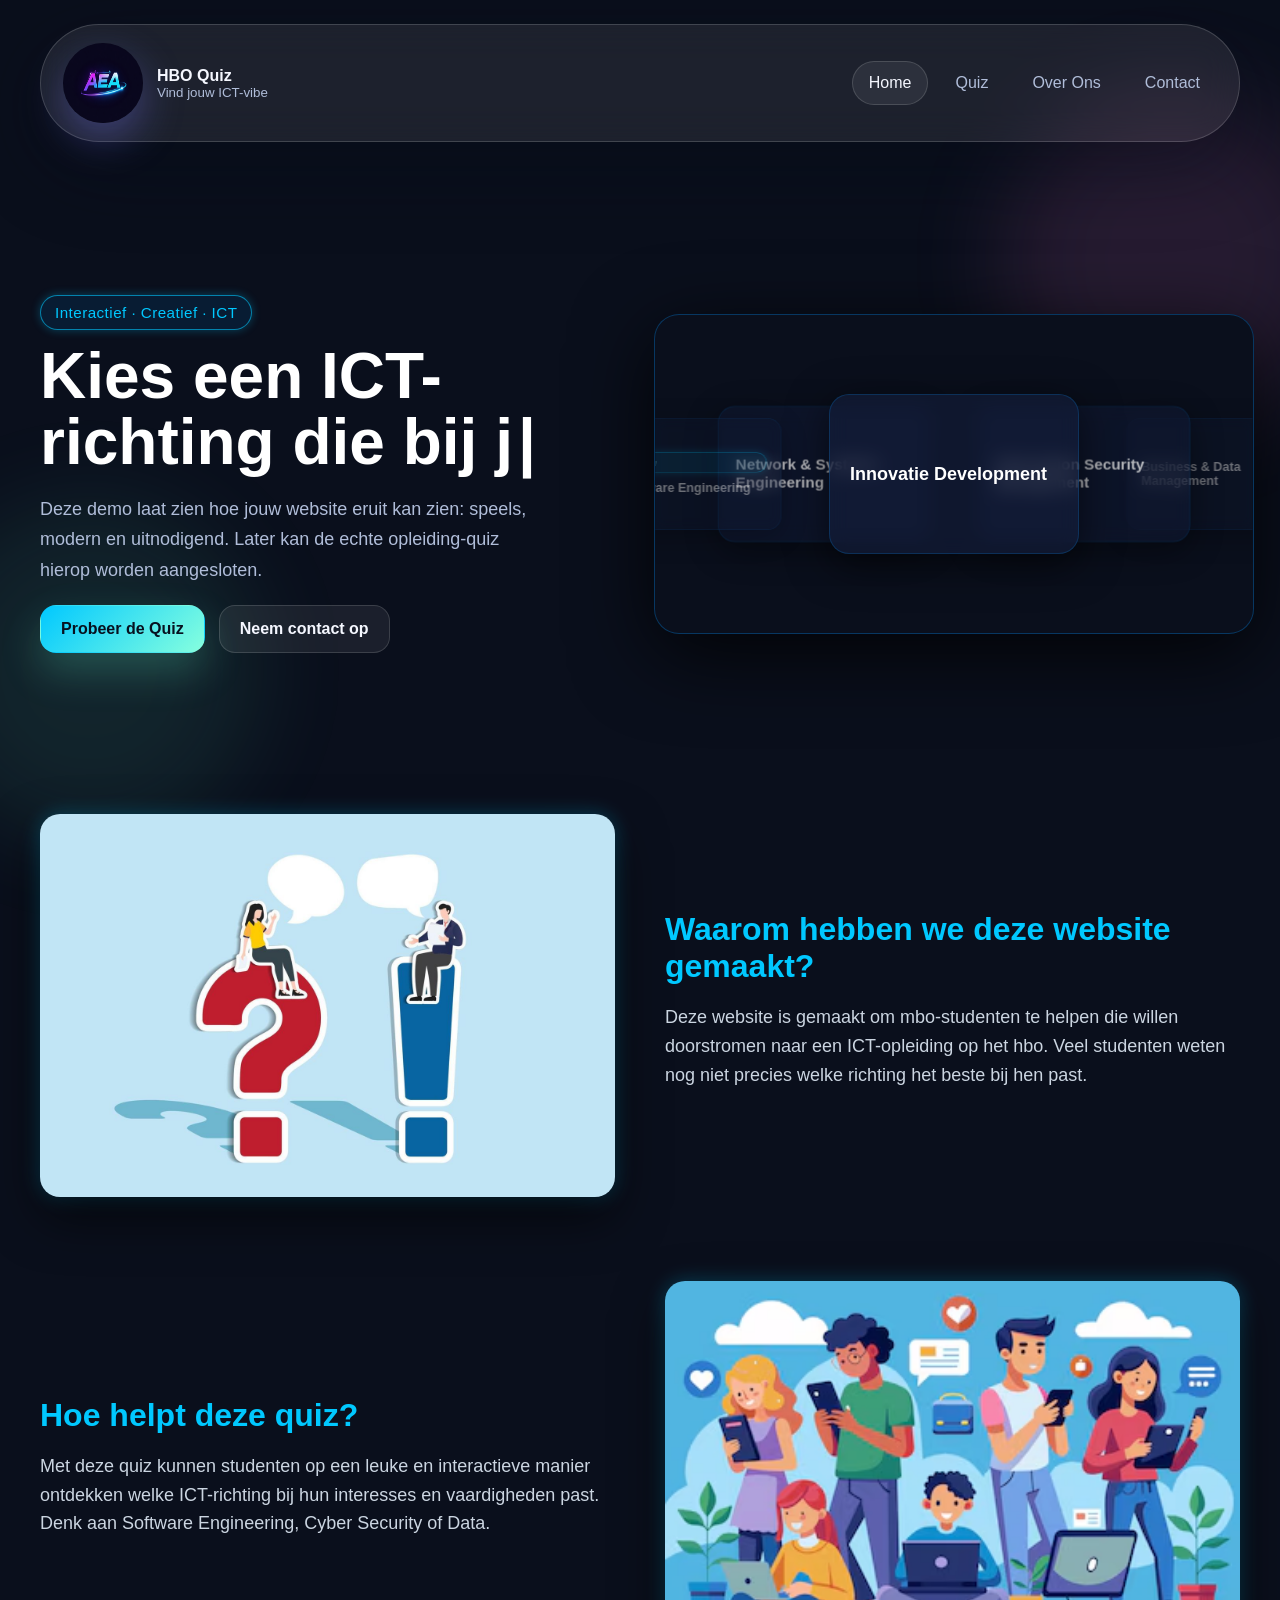
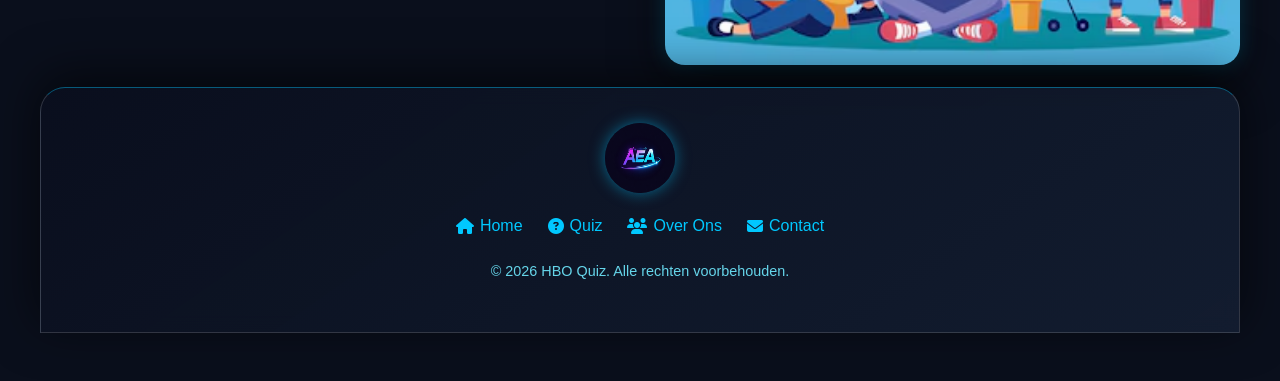
==== commit 2202e579: "chanhed layout" ====
--- a/index.html
+++ b/index.html
@@ -1,6 +1,6 @@
 <!DOCTYPE html>
 <html lang="nl">
-
+ 
 <head>
   <meta charset="UTF-8" />
   <meta name="viewport" content="width=device-width, initial-scale=1.0" />
@@ -12,42 +12,29 @@
   <link href="https://fonts.googleapis.com/css2?family=Inter:wght@400;500;600;700;800&display=swap" rel="stylesheet" />
   <link rel="stylesheet" href="style.css" />
   <link rel="stylesheet" href="https://cdnjs.cloudflare.com/ajax/libs/font-awesome/6.5.0/css/all.min.css">
-
+ 
 </head>
-      <main>
-        <section class="hero section-grid">
-          <div class="hero-copy">
-            <span class="eyebrow">Interactief · Creatief · ICT</span>
-            <h1>Kies een ICT-richting die bij jouw energie past.</h1>
-            <p>
-              Deze demo laat zien hoe jouw website eruit kan zien: speels,
-              modern en uitnodigend. Later kan de echte opleiding-quiz hierop
-              worden aangesloten.
-            </p>
-            <div class="hero-actions">
-              <a class="button button-primary" href="quiz/index.html">Probeer de testquiz</a>
-              <a class="button button-secondary" href="contact.html">Neem contact op</a>
-
+ 
 <body data-page="home">
   <div class="page-shell">
     <header class="site-header glass-panel">
       <a class="brand" href="index.html">
-
+ 
         <img src="img/logo.png" class="brand-mark" alt="" style="width: 80px; height: 80px; border-radius: 50%;">
-
-
+ 
+ 
         <span>
           <strong>HBO Quiz</strong>
           <small>Vind jouw ICT-vibe</small>
         </span>
       </a>
-
+ 
       <button class="menu-toggle" type="button" aria-label="Open menu">
         <span></span>
         <span></span>
         <span></span>
       </button>
-
+ 
       <nav class="site-nav">
         <a class="active" href="index.html">Home</a>
         <a href="quiz.html">Quiz</a>
@@ -55,12 +42,12 @@
         <a href="contact.html">Contact</a>
       </nav>
     </header>
-
+ 
     <main>
       <section class="hero section-grid">
         <div class="hero-copy">
           <span class="eyebrow reveal">Interactief · Creatief · ICT</span>
-
+ 
           <h1 class="title interactive-text">
             <span>Kies</span>
             <span>een</span>
@@ -71,99 +58,89 @@
             <span>energie</span>
             <span>past.</span>
           </h1>
-
+ 
           <p class="reveal delay">
             Deze demo laat zien hoe jouw website eruit kan zien: speels,
             modern en uitnodigend. Later kan de echte opleiding-quiz hierop
             worden aangesloten.
           </p>
-
+ 
           <div class="hero-actions reveal delay-2">
             <a class="button button-primary">Probeer de Quiz</a>
             <a class="button button-secondary">Neem contact op</a>
           </div>
         </div>
-
+ 
         <div class="hero-box">
           <div class="card-stack">
-
+ 
             <div class="card pos-2">
               <span class="chip1">Nieuw</span>
               <h2>Software Engineering</h2>
             </div>
-
+ 
             <div class="card pos-1">
               <h2>Network & Systems Engineering</h2>
             </div>
-
+ 
             <div class="card pos-0">
               <h2>Innovatie Development</h2>
             </div>
-
+ 
             <div class="card pos-3">
               <h2>Information Security Management</h2>
             </div>
-
-        <section class="info-strip glass-panel">
-          <div>
-            <strong>Waarom deze stijl?</strong>
-            <p>
-              Omdat ICT niet saai hoeft te voelen. Een energieke look maakt de
-              website toegankelijker en leuker om te gebruiken.
-            </p>
-          </div>
-          <a class="button button-tertiary" href="quiz/index.html">Bekijk de demo</a>
-        </section>
+ 
             <div class="card pos-4">
               <h2>Business & Data Management</h2>
             </div>
-
+ 
           </div>
         </div>
-
-
+ 
+ 
       </section>
-
+ 
       <!-- SECTION 1 -->
       <section class="about section-grid">
-
+ 
         <div class="about-image">
           <img src="img/ict.jpg" alt="ICT studenten">
         </div>
-
+ 
         <div class="about-content">
           <h2>Waarom hebben we deze website gemaakt?</h2>
-
+ 
           <p>
             Deze website is gemaakt om mbo-studenten te helpen die willen doorstromen
             naar een ICT-opleiding op het hbo. Veel studenten weten nog niet precies
             welke richting het beste bij hen past.
           </p>
         </div>
-
+ 
       </section>
-
+ 
       <!-- SECTION 2 -->
       <section class="about section-grid reverse">
-
+ 
         <div class="about-image">
           <img src="img/ict2.jpg" alt="ICT richting kiezen">
         </div>
-
+ 
         <div class="about-content">
           <h2>Hoe helpt deze quiz?</h2>
-
+ 
           <p>
             Met deze quiz kunnen studenten op een leuke en interactieve manier
             ontdekken welke ICT-richting bij hun interesses en vaardigheden past.
             Denk aan Software Engineering, Cyber Security of Data.
           </p>
-
+ 
         </div>
-
+ 
       </section>
-
-
+ 
+ 
       <script src="script.js"></script>
 </body>
 <br>
@@ -175,7 +152,7 @@
         <img src="img/logo.png" class="brand-mark" alt="HBO Quiz Logo">
       </a>
     </div>
-
+ 
     <!-- Navigatie in het midden -->
     <nav class="footer-nav">
       <a href="index.html"><i class="fas fa-home"></i> Home</a>
@@ -183,13 +160,13 @@
       <a href="about-us.html"><i class="fas fa-users"></i> Over Ons</a>
       <a href="contact.html"><i class="fas fa-envelope"></i> Contact</a>
     </nav>
-
+ 
     <!-- Copyright onderaan -->
     <p class="footer-copy">&copy; 2026 HBO Quiz. Alle rechten voorbehouden.</p>
   </div>
 </footer>
-
-
-
-
+ 
+ 
+ 
+ 
 </html>
--- a/style.css
+++ b/style.css
@@ -12,17 +12,17 @@
   --radius-xl: 28px;
   --radius-lg: 20px;
   --radius-md: 14px;
-
-}
-
+ 
+}
+ 
 * {
   box-sizing: border-box;
 }
-
+ 
 html {
   scroll-behavior: smooth;
 }
-
+ 
 body {
   margin: 0;
   min-height: 100vh;
@@ -33,7 +33,7 @@
     radial-gradient(circle at top right, rgba(98, 243, 200, 0.2), transparent 26%),
     linear-gradient(160deg, #050b16 0%, #09162b 45%, #07111f 100%);
 }
-
+ 
 body::before,
 body::after {
   content: '';
@@ -46,32 +46,32 @@
   opacity: 0.34;
   z-index: -1;
 }
-
+ 
 body::before {
   top: 90px;
   right: -60px;
   background: rgba(255, 123, 213, 0.35);
 }
-
+ 
 body::after {
   bottom: 60px;
   left: -80px;
   background: rgba(98, 243, 200, 0.28);
 }
-
+ 
 .page-shell {
   width: min(1200px, calc(100% - 32px));
   margin: 0 auto;
   padding: 24px 0 48px;
 }
-
+ 
 .glass-panel {
   background: var(--panel);
   border: 1px solid var(--panel-border);
   backdrop-filter: blur(18px);
   box-shadow: var(--shadow);
 }
-
+ 
 .site-header {
   display: flex;
   align-items: center;
@@ -83,8 +83,8 @@
   top: 16px;
   z-index: 10;
 }
-
-
+ 
+ 
 .brand {
   display: inline-flex;
   align-items: center;
@@ -92,16 +92,16 @@
   color: var(--text);
   text-decoration: none;
 }
-
+ 
 .brand strong,
 .brand small {
   display: block;
 }
-
+ 
 .brand small {
   color: var(--muted);
 }
-
+ 
 .brand-mark {
   width: 52px;
   height: 52px;
@@ -112,18 +112,18 @@
   font-weight: 800;
   box-shadow: 0 16px 40px rgba(127, 123, 255, 0.35);
 }
-
+ 
 .site-nav {
   display: flex;
   align-items: center;
   gap: 10px;
 }
-
+ 
 .site-nav a,
 .button {
   transition: transform 180ms ease, box-shadow 180ms ease, background 180ms ease, border-color 180ms ease;
 }
-
+ 
 .site-nav a {
   color: var(--muted);
   text-decoration: none;
@@ -131,14 +131,14 @@
   border-radius: 999px;
   border: 1px solid transparent;
 }
-
+ 
 .site-nav a:hover,
 .site-nav a.active {
   color: var(--text);
   border-color: rgba(255, 255, 255, 0.14);
   background: rgba(255, 255, 255, 0.07);
 }
-
+ 
 .menu-toggle {
   display: none;
   flex-direction: column;
@@ -147,30 +147,30 @@
   border: 0;
   padding: 0;
 }
-
+ 
 .menu-toggle span {
   width: 24px;
   height: 2px;
   background: var(--text);
   border-radius: 999px;
 }
-
+ 
 main {
   padding-top: 36px;
 }
-
+ 
 .section,
 .section-grid {
   margin-top: 36px;
 }
-
+ 
 .section-grid {
   display: grid;
   grid-template-columns: repeat(2, minmax(0, 1fr));
   gap: 28px;
   align-items: center;
 }
-
+ 
 .hero-copy h1,
 .section-heading h1,
 .section-heading h2 {
@@ -178,11 +178,11 @@
   font-size: clamp(2.3rem, 5vw, 4.7rem);
   line-height: 1.03;
 }
-
+ 
 .section-heading h2 {
   font-size: clamp(2rem, 4.5vw, 3.4rem);
 }
-
+ 
 .hero-copy p,
 .section-heading p,
 .info-strip p,
@@ -193,12 +193,12 @@
   color: var(--muted);
   line-height: 1.7;
 }
-
+ 
 .hero-copy {
   max-width: 600px;
   color: white;
 }
-
+ 
 /* EYEBROW GROTER */
 .eyebrow {
   display: inline-flex;
@@ -212,7 +212,7 @@
   letter-spacing: 0.03em;
   box-shadow: 0 0 10px rgba(0, 200, 255, 0.3);
 }
-
+ 
 /* TITEL GROTER + INTERACTIEF */
 .title {
   font-size: 52px;
@@ -220,26 +220,26 @@
   line-height: 1.2;
   transition: 0.3s;
 }
-
+ 
 /* HOVER EFFECT OP TITEL */
 .title:hover {
   transform: translateY(-5px) scale(1.02);
   text-shadow: 0 10px 40px rgba(0, 150, 255, 0.4);
 }
-
+ 
 /* HIGHLIGHT */
 .highlight {
   color: #00c8ff;
   position: relative;
 }
-
+ 
 /* PARAGRAAF GROTER */
 p {
   font-size: 18px;
   color: #bcdcff;
   line-height: 1.7;
 }
-
+ 
 /* BUTTONS */
 .button {
   padding: 14px 24px;
@@ -247,12 +247,12 @@
   border-radius: 14px;
   transition: 0.3s;
 }
-
+ 
 .hero-copy {
   max-width: 500px;
   color: white;
 }
-
+ 
 /* EYEBROW */
 .eyebrow {
   display: inline-flex;
@@ -266,21 +266,21 @@
   letter-spacing: 0.03em;
   box-shadow: 0 0 10px rgba(0, 200, 255, 0.3);
 }
-
+ 
 /* TITEL */
 .title {
   font-size: 42px;
   margin: 15px 0;
   line-height: 1.2;
-
-}
-
+ 
+}
+ 
 /* HIGHLIGHT EFFECT */
 .highlight {
   color: #00c8ff;
   position: relative;
 }
-
+ 
 .highlight::after {
   content: "";
   position: absolute;
@@ -292,24 +292,24 @@
   transform: scaleX(0);
   transition: 0.4s;
 }
-
+ 
 .title:hover .highlight::after {
   transform: scaleX(1);
 }
-
+ 
 /* PARAGRAAF */
 p {
   color: #bcdcff;
   line-height: 1.6;
 }
-
+ 
 /* BUTTONS */
 .hero-actions {
   margin-top: 20px;
   display: flex;
   gap: 15px;
 }
-
+ 
 .button {
   padding: 12px 20px;
   border-radius: 12px;
@@ -317,72 +317,72 @@
   transition: 0.3s;
   font-weight: 500;
 }
-
+ 
 /* PRIMARY */
 .button-primary {
   background: linear-gradient(135deg, #00c8ff, #0096ff);
   color: #07111f;
   box-shadow: 0 10px 30px rgba(0, 200, 255, 0.4);
 }
-
+ 
 .button-primary:hover {
   transform: translateY(-3px) scale(1.05);
 }
-
+ 
 /* SECONDARY */
 .button-secondary {
   border: 1px solid rgba(0, 200, 255, 0.6);
   color: #00c8ff;
 }
-
+ 
 .button-secondary:hover {
   box-shadow:
     0 15px 40px rgba(0, 200, 255, 0.6),
     0 0 15px rgba(0, 200, 255, 0.4);
 }
-
+ 
 /* REVEAL ANIMATIE */
 .reveal {
   opacity: 0;
   transform: translateY(20px);
   animation: fadeUp 0.8s ease forwards;
 }
-
+ 
 .delay {
   animation-delay: 0.3s;
 }
-
+ 
 .delay-2 {
   animation-delay: 0.6s;
 }
-
+ 
 @keyframes fadeUp {
   to {
     opacity: 1;
     transform: translateY(0);
   }
 }
-
+ 
 .title::after {
   content: "|";
   margin-left: 5px;
   animation: blink 1s infinite;
 }
-
+ 
 @keyframes blink {
-
+ 
   0%,
   50%,
   100% {
     opacity: 1;
   }
-
+ 
   25%,
   75% {
     opacity: 0;
   }
 }
-
+ 
 .eyebrow {
   display: inline-flex;
   margin-bottom: 14px;
@@ -393,8 +393,10 @@
   border: 1px solid rgba(0, 200, 255, 0.6);
   font-size: 0.95rem;
   letter-spacing: 0.03em;
-}
-
+  box-shadow: 0 0 10px rgba(0, 200, 255, 0.3);
+}
+ 
+ 
 .hero-actions,
 .hero-points,
 .contact-highlights {
@@ -402,13 +404,13 @@
   gap: 14px;
   flex-wrap: wrap;
 }
-
+ 
 .hero-points {
   list-style: none;
   padding: 0;
   margin: 24px 0 0;
 }
-
+ 
 .hero-points li,
 .status-pill,
 .mini-card,
@@ -418,7 +420,7 @@
   background: rgba(255, 255, 255, 0.05);
   border: 1px solid rgba(255, 255, 255, 0.09);
 }
-
+ 
 .button {
   display: inline-flex;
   align-items: center;
@@ -431,7 +433,7 @@
   text-decoration: none;
   cursor: pointer;
 }
-
+ 
 .button:hover,
 .answer-button:hover,
 .feature-card:hover,
@@ -441,38 +443,38 @@
 .contact-card:hover {
   transform: translateY(-3px);
 }
-
+ 
 .button-primary {
   background: linear-gradient(135deg, var(--accent), #86ffde);
   color: #07111f;
   box-shadow: 0 18px 40px rgba(98, 243, 200, 0.24);
 }
-
+ 
 .button-secondary {
   background: rgba(255, 255, 255, 0.07);
   border-color: rgba(255, 255, 255, 0.14);
   color: var(--text);
 }
-
+ 
 .button-tertiary {
   color: var(--text);
   border-color: rgba(255, 255, 255, 0.12);
   background: rgba(255, 255, 255, 0.04);
 }
-
+ 
 .hero-visual,
 .quiz-card,
 .contact-card {
   border-radius: var(--radius-xl);
   padding: 28px;
 }
-
+ 
 .floating-card-stack {
   position: relative;
   min-height: 430px;
   overflow: hidden;
 }
-
+ 
 .floating-card {
   position: absolute;
   width: min(290px, 100%);
@@ -481,60 +483,60 @@
   background: rgba(255, 255, 255, 0.08);
   border: 1px solid rgba(255, 255, 255, 0.13);
 }
-
+ 
 .floating-card h2,
 .feature-card h3,
 .quiz-progress h2 {
   margin: 0 0 10px;
 }
-
+ 
 .accent-card {
   background: linear-gradient(145deg, rgba(127, 123, 255, 0.42), rgba(255, 123, 213, 0.24));
 }
-
+ 
 .card-1 {
   top: 20px;
   left: 12px;
 }
-
+ 
 .card-2 {
   top: 150px;
   right: 16px;
 }
-
+ 
 .card-3 {
   bottom: 18px;
   left: 56px;
 }
-
+ 
 .chip1 {
   display: inline-flex;
   margin-bottom: 12px;
   padding: 6px 12px;
   border-radius: 999px;
-
+ 
   background: rgba(0, 200, 255, 0.18); /* lichter */
   color: #6feaff; /* zachter + helderder */
-
+ 
   border: 1px solid rgba(0, 200, 255, 0.8);
-
+ 
   font-size: 0.85rem;
-
+ 
   box-shadow: 0 0 12px rgba(0, 200, 255, 0.4);
 }
-
+ 
 /* HOVER */
 .chip1:hover {
   background: rgba(0, 200, 255, 0.25);
-
+ 
   box-shadow:
     0 12px 30px rgba(0, 200, 255, 0.7),
     0 0 18px rgba(0, 200, 255, 0.6);
 }
-
-
-
-
+ 
+ 
+ 
+ 
 .info-strip {
   display: flex;
   align-items: center;
@@ -543,18 +545,18 @@
   padding: 22px 24px;
   border-radius: 24px;
 }
-
+ 
 .feature-grid {
   display: grid;
   grid-template-columns: repeat(3, minmax(0, 1fr));
   gap: 22px;
 }
-
+ 
 .feature-card {
   border-radius: 24px;
   padding: 24px;
 }
-
+ 
 .feature-icon {
   display: grid;
   place-items: center;
@@ -565,30 +567,30 @@
   font-size: 1.5rem;
   margin-bottom: 20px;
 }
-
+ 
 .quiz-layout,
 .contact-layout {
   align-items: start;
 }
-
+ 
 .quiz-intro,
 .section-heading {
   display: flex;
   flex-direction: column;
   gap: 18px;
 }
-
+ 
 .quiz-progress {
   display: grid;
   gap: 18px;
 }
-
+ 
 .quiz-progress-label {
   margin: 0;
   color: var(--accent);
   font-weight: 700;
 }
-
+ 
 .progress-bar {
   width: 100%;
   height: 14px;
@@ -596,7 +598,7 @@
   background: rgba(255, 255, 255, 0.08);
   overflow: hidden;
 }
-
+ 
 .progress-bar span {
   display: block;
   height: 100%;
@@ -605,14 +607,14 @@
   background: linear-gradient(90deg, var(--accent), var(--accent-strong));
   transition: width 250ms ease;
 }
-
+ 
 .answer-grid {
   display: grid;
   grid-template-columns: repeat(3, minmax(0, 1fr));
   gap: 14px;
   margin: 28px 0;
 }
-
+ 
 .answer-button {
   padding: 18px 16px;
   border-radius: 18px;
@@ -624,13 +626,13 @@
   cursor: pointer;
   transition: transform 180ms ease, border-color 180ms ease, background 180ms ease;
 }
-
+ 
 .answer-button.is-selected {
   border-color: rgba(98, 243, 200, 0.7);
   background: rgba(98, 243, 200, 0.14);
   box-shadow: 0 12px 30px rgba(98, 243, 200, 0.16);
 }
-
+ 
 .quiz-footer {
   display: flex;
   align-items: center;
@@ -638,14 +640,14 @@
   gap: 16px;
   flex-wrap: wrap;
 }
-
+ 
 .status-pill {
   display: inline-flex;
   align-items: center;
   gap: 10px;
   width: fit-content;
 }
-
+ 
 .status-dot {
   width: 10px;
   height: 10px;
@@ -653,29 +655,29 @@
   background: var(--accent);
   box-shadow: 0 0 0 8px rgba(98, 243, 200, 0.15);
 }
-
+ 
 .contact-highlights {
   margin-top: 10px;
 }
-
+ 
 .mini-card {
   display: flex;
   flex-direction: column;
   gap: 8px;
 }
-
+ 
 .contact-form {
   display: grid;
   gap: 16px;
 }
-
+ 
 .contact-form label {
   display: grid;
   gap: 10px;
   font-weight: 600;
   color: var(--text);
 }
-
+ 
 .contact-form input,
 .contact-form textarea {
   width: 100%;
@@ -686,54 +688,54 @@
   color: var(--text);
   font: inherit;
 }
-
+ 
 .contact-form input:focus,
 .contact-form textarea:focus {
   outline: 2px solid rgba(98, 243, 200, 0.45);
   border-color: transparent;
 }
-
+ 
 .form-note {
   margin: 0;
   color: var(--muted);
 }
-
+ 
 @media (max-width: 920px) {
-
+ 
   .section-grid,
   .feature-grid,
   .answer-grid {
     grid-template-columns: 1fr;
   }
-
+ 
   .floating-card-stack {
     min-height: 520px;
   }
-
+ 
   .info-strip,
   .quiz-footer {
     flex-direction: column;
     align-items: start;
   }
 }
-
+ 
 @media (max-width: 720px) {
   .page-shell {
     width: min(100% - 20px, 1200px);
   }
-
+ 
   .site-header {
     border-radius: 28px;
     padding: 18px;
     align-items: start;
     flex-wrap: wrap;
   }
-
+ 
   .menu-toggle {
     display: inline-flex;
     margin-left: auto;
   }
-
+ 
   .site-nav {
     display: none;
     width: 100%;
@@ -741,29 +743,514 @@
     align-items: stretch;
     padding-top: 8px;
   }
-
+ 
   .site-header.menu-open .site-nav {
     display: flex;
   }
-
+ 
   .site-nav a {
     text-align: center;
   }
-
+ 
   .hero-visual,
   .quiz-card,
   .contact-card {
     padding: 22px;
   }
-
+ 
   .floating-card {
     position: relative;
     width: 100%;
     inset: auto;
     margin-bottom: 16px;
   }
-
+ 
   .floating-card-stack {
     min-height: 0;
   }
-}+}
+ 
+body {
+  background: #0a0f1c;
+  font-family: 'Segoe UI', sans-serif;
+}
+ 
+.hero-visual {
+  display: flex;
+  justify-content: center;
+  align-items: center;
+  height: 100vh;
+}
+ 
+/* STACK */
+.card-stack {
+  position: relative;
+  width: 320px;
+  height: 200px;
+}
+ 
+/* CARD BASE */
+.card {
+  position: absolute;
+  width: 100%;
+  height: 100%;
+  padding: 20px;
+  border-radius: 20px;
+  cursor: pointer;
+ 
+  color: white;
+  background: rgba(15, 25, 50, 0.6);
+  backdrop-filter: blur(12px);
+ 
+  border: 1px solid rgba(0, 150, 255, 0.3);
+  box-shadow: 0 10px 40px rgba(0, 0, 0, 0.6);
+ 
+  transition: all 0.5s ease;
+}
+ 
+/* OVERLAY GLOW */
+.card::before {
+  content: "";
+  position: absolute;
+  inset: 0;
+  border-radius: 20px;
+  background: linear-gradient(120deg, transparent, rgba(0, 150, 255, 0.2));
+  opacity: 0;
+  transition: 0.4s;
+}
+ 
+.card:hover::before {
+  opacity: 1;
+}
+ 
+/* STACK POSITIES */
+.card:nth-child(1) {
+  transform: translateY(0) scale(1);
+  z-index: 5;
+}
+ 
+.card:nth-child(2) {
+  transform: translateY(10px) scale(0.95);
+  z-index: 4;
+}
+ 
+.card:nth-child(3) {
+  transform: translateY(20px) scale(0.9);
+  z-index: 3;
+}
+ 
+.card:nth-child(4) {
+  transform: translateY(30px) scale(0.85);
+  z-index: 2;
+}
+ 
+.card:nth-child(5) {
+  transform: translateY(40px) scale(0.8);
+  z-index: 1;
+}
+ 
+/* GROTE BOX */
+.hero-box {
+  width: 380px;
+  height: 260px;
+  margin: 100px auto;
+  padding: 20px;
+ 
+  border-radius: 25px;
+ 
+  background: rgba(10, 15, 30, 0.9);
+  border: 1px solid rgba(0, 150, 255, 0.3);
+ 
+  box-shadow: 0 20px 80px rgba(0, 0, 0, 0.8);
+ 
+  position: relative;
+  overflow: hidden;
+}
+ 
+/* STACK */
+.card-stack {
+  position: relative;
+  width: 100%;
+  height: 100%;
+}
+ 
+/* CARD */
+.card {
+  position: absolute;
+  width: 100%;
+  height: 100%;
+  padding: 20px;
+ 
+  border-radius: 20px;
+  cursor: pointer;
+ 
+  color: white;
+  background: rgba(20, 30, 60, 0.6);
+  backdrop-filter: blur(10px);
+ 
+  border: 1px solid rgba(0, 150, 255, 0.2);
+ 
+  transition: all 0.5s ease;
+}
+ 
+/* STACK EFFECT (zichtbaar achter elkaar) */
+.card:nth-child(1) {
+  transform: translateY(0) scale(1);
+  opacity: 1;
+  z-index: 5;
+}
+ 
+.card:nth-child(2) {
+  transform: translateY(12px) scale(0.96);
+  opacity: 0.9;
+  z-index: 4;
+}
+ 
+.card:nth-child(3) {
+  transform: translateY(24px) scale(0.92);
+  opacity: 0.8;
+  z-index: 3;
+}
+ 
+.card:nth-child(4) {
+  transform: translateY(36px) scale(0.88);
+  opacity: 0.7;
+  z-index: 2;
+}
+ 
+.card:nth-child(5) {
+  transform: translateY(48px) scale(0.84);
+  opacity: 0.6;
+  z-index: 1;
+}
+ 
+/* ACTIVE */
+.card.active {
+  border: 1px solid rgba(0, 200, 255, 0.8);
+  box-shadow: 0 15px 50px rgba(0, 100, 255, 0.4);
+}
+ 
+/* CHIP */
+.chip {
+  background: var(--muted);
+  padding: 5px 10px;
+  border-radius: 10px;
+  font-size: 12px;
+}
+ 
+/* TEXT */
+h2 {
+  margin-top: 10px;
+}
+ 
+/* GROTE BOX */
+.hero-box {
+  width: 600px;
+  height: 320px;
+  margin: 100px auto;
+ 
+  background: #0a0f1c;
+  border-radius: 25px;
+ 
+  display: flex;
+  justify-content: center;
+  align-items: center;
+ 
+  position: relative;
+  overflow: hidden;
+}
+ 
+/* STACK */
+.card-stack {
+  position: relative;
+  width: 250px;
+  height: 160px;
+}
+ 
+/* CARD */
+.card {
+  position: absolute;
+ 
+  width: 250px;
+  height: 160px;
+ 
+  top: 50%;
+  left: 50%;
+  transform: translate(-50%, -50%);
+ 
+  padding: 20px;
+  border-radius: 20px;
+ 
+  background: rgba(20, 30, 60, 0.6);
+  color: white;
+ 
+  display: flex;
+  flex-direction: column;
+  justify-content: center;
+ 
+  transition: all 0.6s ease;
+}
+ 
+/* POSITIES */
+.card.pos-0 {
+  transform: translate(-50%, -50%) translateX(-260px) scale(0.7);
+  opacity: 0.4;
+}
+ 
+.card.pos-1 {
+  transform: translate(-50%, -50%) translateX(-130px) scale(0.85);
+  opacity: 0.7;
+}
+ 
+.card.pos-2 {
+  transform: translate(-50%, -50%) translateX(0) scale(1);
+  opacity: 1;
+  z-index: 5;
+}
+ 
+.card.pos-3 {
+  transform: translate(-50%, -50%) translateX(130px) scale(0.85);
+  opacity: 0.7;
+}
+ 
+.card.pos-4 {
+  transform: translate(-50%, -50%) translateX(260px) scale(0.7);
+  opacity: 0.4;
+}
+ 
+/* TEXT */
+h2 {
+  margin: 0;
+  font-size: 18px;
+}
+ 
+.about {
+  display: grid;
+  grid-template-columns: 1fr 1fr;
+  gap: 50px;
+  margin-top: 80px;
+  align-items: center;
+}
+ 
+/* OM DRAAIEN */
+.about.reverse {
+  direction: rtl;
+}
+ 
+.about.reverse .about-content {
+  direction: ltr;
+}
+ 
+/* TEXT */
+.about-content h2 {
+  font-size: 32px;
+  margin-bottom: 15px;
+  color: #00c8ff;
+}
+ 
+.about-content p {
+  color: #cbd5e1;
+  line-height: 1.6;
+  margin-bottom: 15px;
+}
+ 
+/* IMAGE */
+.about-image img {
+  width: 100%;
+  border-radius: 20px;
+ 
+  box-shadow:
+    0 20px 50px rgba(0, 0, 0, 0.6),
+    0 0 20px rgba(0, 200, 255, 0.3);
+}
+ 
+/* NAMEN */
+.makers {
+  margin-top: 20px;
+  color: #6feaff;
+}
+ 
+/* ABOUT HERO */
+.about-hero {
+  margin-top: 50px;
+  padding: 60px 40px;
+  border-radius: 25px;
+  background: linear-gradient(135deg, rgba(10,15,30,0.95), rgba(20,30,60,0.9));
+  color: #cbd5e1;
+  text-align: center;
+  box-shadow: 0 25px 70px rgba(0,0,0,0.7);
+}
+ 
+.about-hero h1 {
+  color: #00c8ff;
+  font-size: 42px;
+  margin: 20px 0;
+  text-shadow: 0 0 10px rgba(0,200,255,0.6);
+}
+ 
+.about-hero p {
+  max-width: 700px;
+  margin: 0 auto;
+  line-height: 1.6;
+  font-size: 1.05rem;
+  color: #bde6ff;
+}
+ 
+/* TEAM GRID */
+.team {
+  display: grid;
+  grid-template-columns: repeat(auto-fit, minmax(250px, 1fr));
+  gap: 40px;
+  margin: 60px 20px;
+}
+ 
+/* TEAM CARD */
+.team-card {
+  text-align: center;
+  padding: 25px 20px;
+  border-radius: 25px;
+  background: rgba(20, 30, 60, 0.7);
+  color: #cbd5e1;
+  box-shadow: 0 15px 50px rgba(0,0,0,0.5);
+  transition: transform 0.4s ease, box-shadow 0.4s ease;
+  position: relative;
+  overflow: hidden;
+}
+ 
+/* Hover effect met neon glow */
+.team-card::before {
+  content: '';
+  position: absolute;
+  inset: 0;
+  background: linear-gradient(120deg, rgba(0,150,255,0.2), rgba(108,99,255,0.2));
+  opacity: 0;
+  transition: opacity 0.4s ease;
+  border-radius: 25px;
+}
+ 
+.team-card:hover::before {
+  opacity: 1;
+}
+ 
+.team-card:hover {
+  transform: translateY(-8px);
+  box-shadow: 0 25px 70px rgba(0, 200, 255, 0.6);
+}
+ 
+/* Team image */
+.team-card img {
+  width: 160px;
+  height: 160px;
+  border-radius: 50%;
+  object-fit: cover;
+  margin-bottom: 20px;
+  border: 3px solid #00c8ff;
+  box-shadow: 0 0 15px rgba(0,200,255,0.4);
+  transition: transform 0.3s ease, box-shadow 0.3s ease;
+}
+ 
+.team-card img:hover {
+  transform: scale(1.05);
+  box-shadow: 0 0 25px rgba(0,200,255,0.6);
+}
+ 
+/* Team name */
+.team-card h3 {
+  color: #00c8ff;
+  margin-bottom: 10px;
+  font-size: 1.3rem;
+  text-shadow: 0 0 6px rgba(0,200,255,0.5);
+}
+ 
+/* Team role/description */
+.team-card p {
+  color: #bde6ff;
+  font-size: 1rem;
+  line-height: 1.5;
+}
+ 
+/* Responsive */
+@media (max-width: 768px) {
+  .about-hero h1 {
+    font-size: 34px;
+  }
+ 
+  .team-card img {
+    width: 140px;
+    height: 140px;
+  }
+}
+ 
+ 
+/* footer */
+.site-footer {
+  padding: 35px 25px;
+  background: linear-gradient(145deg, rgba(10, 15, 30, 0.95), rgba(20, 30, 50, 0.9));
+  backdrop-filter: blur(10px);
+  border-top: 1px solid rgba(0, 200, 255, 0.4);
+  color: #cbd5e1;
+  border-radius: 25px 25px 0 0;
+  box-shadow: 0 -10px 50px rgba(0,0,0,0.6);
+  text-align: center;
+}
+ 
+.footer-content {
+  display: flex;
+  flex-direction: column; /* alles onder elkaar */
+  align-items: center;
+  gap: 20px; /* ruimte tussen logo, links en copyright */
+}
+ 
+.footer-logo img {
+  width: 70px;
+  height: 70px;
+  border-radius: 50%;
+  box-shadow: 0 0 15px rgba(0,200,255,0.5);
+  transition: transform 0.3s ease, box-shadow 0.3s ease;
+}
+ 
+.footer-logo img:hover {
+  transform: scale(1.1);
+  box-shadow: 0 0 25px rgba(0,200,255,0.8);
+}
+ 
+.footer-nav {
+  display: flex;
+  gap: 25px;
+  flex-wrap: wrap;
+  justify-content: center; /* altijd gecentreerd */
+}
+ 
+.footer-nav a {
+  color: #00c8ff;
+  text-decoration: none;
+  font-weight: 500;
+  display: flex;
+  align-items: center;
+  gap: 6px;
+  transition: 0.3s;
+}
+ 
+.footer-nav a:hover {
+  color: #6feaff;
+  text-shadow: 0 0 10px rgba(0,200,255,0.6);
+}
+ 
+.footer-copy {
+  font-size: 0.9rem;
+  color: #6feaff;
+  opacity: 0.9;
+  margin-top: 5px;
+}
+ 
+/* Responsive */
+@media (max-width: 768px) {
+  .footer-nav {
+    gap: 15px;
+  }
+  .footer-logo img {
+    width: 60px;
+    height: 60px;
+  }
+}
+ 
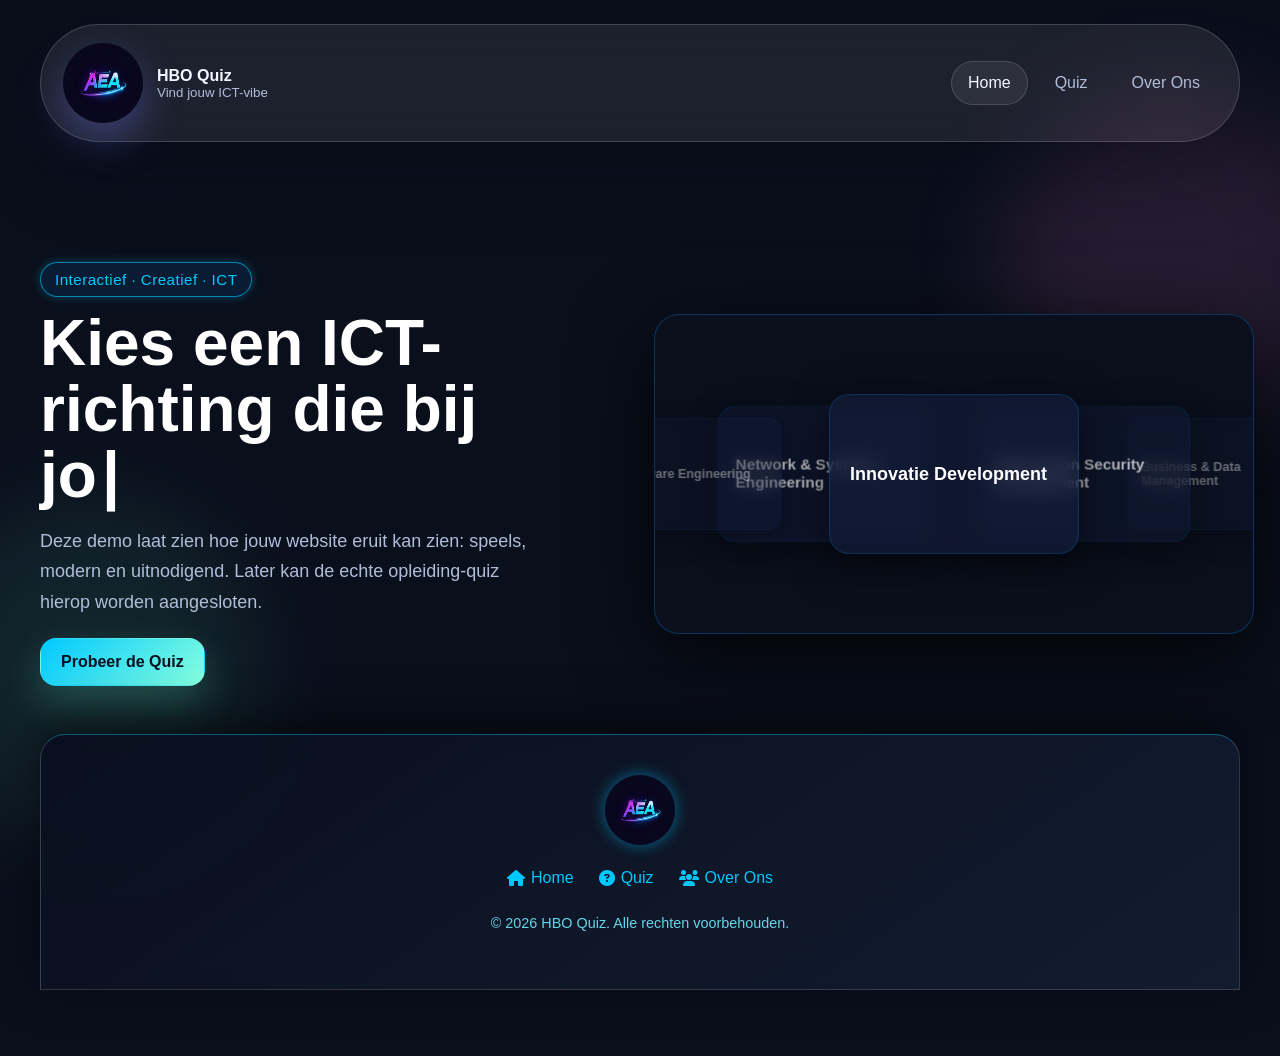
==== commit f816be52: "last touch" ====
--- a/index.html
+++ b/index.html
@@ -1,6 +1,6 @@
 <!DOCTYPE html>
 <html lang="nl">
- 
+
 <head>
   <meta charset="UTF-8" />
   <meta name="viewport" content="width=device-width, initial-scale=1.0" />
@@ -10,44 +10,43 @@
   <link rel="preconnect" href="https://fonts.googleapis.com" />
   <link rel="preconnect" href="https://fonts.gstatic.com" crossorigin />
   <link href="https://fonts.googleapis.com/css2?family=Inter:wght@400;500;600;700;800&display=swap" rel="stylesheet" />
-  <link rel="stylesheet" href="style.css" />
+  <link rel="stylesheet" href="css/style.css" />
   <link rel="stylesheet" href="https://cdnjs.cloudflare.com/ajax/libs/font-awesome/6.5.0/css/all.min.css">
- 
+
 </head>
- 
+
 <body data-page="home">
   <div class="page-shell">
     <header class="site-header glass-panel">
       <a class="brand" href="index.html">
- 
+
         <img src="img/logo.png" class="brand-mark" alt="" style="width: 80px; height: 80px; border-radius: 50%;">
- 
- 
+
+
         <span>
           <strong>HBO Quiz</strong>
           <small>Vind jouw ICT-vibe</small>
         </span>
       </a>
- 
+
       <button class="menu-toggle" type="button" aria-label="Open menu">
         <span></span>
         <span></span>
         <span></span>
       </button>
- 
+
       <nav class="site-nav">
         <a class="active" href="index.html">Home</a>
-        <a href="quiz.html">Quiz</a>
+        <a href="quiz/index.html">Quiz</a>
         <a href="about.html">Over Ons</a>
-        <a href="contact.html">Contact</a>
       </nav>
     </header>
- 
+
     <main>
       <section class="hero section-grid">
         <div class="hero-copy">
           <span class="eyebrow reveal">Interactief · Creatief · ICT</span>
- 
+
           <h1 class="title interactive-text">
             <span>Kies</span>
             <span>een</span>
@@ -58,115 +57,69 @@
             <span>energie</span>
             <span>past.</span>
           </h1>
- 
+
           <p class="reveal delay">
             Deze demo laat zien hoe jouw website eruit kan zien: speels,
             modern en uitnodigend. Later kan de echte opleiding-quiz hierop
             worden aangesloten.
           </p>
- 
+
           <div class="hero-actions reveal delay-2">
-            <a class="button button-primary">Probeer de Quiz</a>
-            <a class="button button-secondary">Neem contact op</a>
+            <a class="button button-primary" href="quiz/index.html">Probeer de Quiz</a>
+
+
           </div>
         </div>
- 
+
         <div class="hero-box">
           <div class="card-stack">
- 
+
             <div class="card pos-2">
-              <span class="chip1">Nieuw</span>
               <h2>Software Engineering</h2>
             </div>
- 
+
             <div class="card pos-1">
               <h2>Network & Systems Engineering</h2>
             </div>
- 
+
             <div class="card pos-0">
               <h2>Innovatie Development</h2>
             </div>
- 
+
             <div class="card pos-3">
               <h2>Information Security Management</h2>
             </div>
- 
+
             <div class="card pos-4">
               <h2>Business & Data Management</h2>
             </div>
- 
+
           </div>
         </div>
- 
- 
+
+
       </section>
- 
-      <!-- SECTION 1 -->
-      <section class="about section-grid">
- 
-        <div class="about-image">
-          <img src="img/ict.jpg" alt="ICT studenten">
-        </div>
- 
-        <div class="about-content">
-          <h2>Waarom hebben we deze website gemaakt?</h2>
- 
-          <p>
-            Deze website is gemaakt om mbo-studenten te helpen die willen doorstromen
-            naar een ICT-opleiding op het hbo. Veel studenten weten nog niet precies
-            welke richting het beste bij hen past.
-          </p>
-        </div>
- 
-      </section>
- 
-      <!-- SECTION 2 -->
-      <section class="about section-grid reverse">
- 
-        <div class="about-image">
-          <img src="img/ict2.jpg" alt="ICT richting kiezen">
-        </div>
- 
-        <div class="about-content">
-          <h2>Hoe helpt deze quiz?</h2>
- 
-          <p>
-            Met deze quiz kunnen studenten op een leuke en interactieve manier
-            ontdekken welke ICT-richting bij hun interesses en vaardigheden past.
-            Denk aan Software Engineering, Cyber Security of Data.
-          </p>
- 
-        </div>
- 
-      </section>
- 
- 
-      <script src="script.js"></script>
-</body>
-<br>
-<footer class="site-footer glass-panel">
+
+    <footer class="site-footer glass-panel">
   <div class="footer-content">
-    <!-- Logo bovenaan -->
     <div class="footer-logo">
       <a href="index.html" class="brand">
         <img src="img/logo.png" class="brand-mark" alt="HBO Quiz Logo">
       </a>
     </div>
- 
-    <!-- Navigatie in het midden -->
+
     <nav class="footer-nav">
       <a href="index.html"><i class="fas fa-home"></i> Home</a>
-      <a href="quiz.html"><i class="fas fa-question-circle"></i> Quiz</a>
-      <a href="about-us.html"><i class="fas fa-users"></i> Over Ons</a>
-      <a href="contact.html"><i class="fas fa-envelope"></i> Contact</a>
+      <a href="quiz/index.html"><i class="fas fa-question-circle"></i> Quiz</a>
+      <a href="about.html"><i class="fas fa-users"></i> Over Ons</a>
     </nav>
- 
-    <!-- Copyright onderaan -->
+
     <p class="footer-copy">&copy; 2026 HBO Quiz. Alle rechten voorbehouden.</p>
   </div>
 </footer>
- 
- 
- 
- 
+
+<script src="javascript/script.js"></script>
+</body>
+<br>
+
 </html>
--- a/css/style.css
+++ b/css/style.css
@@ -0,0 +1,1259 @@
+:root {
+  --bg: #07111f;
+  --bg-secondary: rgba(9, 18, 37, 0.75);
+  --panel: rgba(255, 255, 255, 0.08);
+  --panel-border: rgba(255, 255, 255, 0.16);
+  --text: #f5f7ff;
+  --muted: #b0bdd9;
+  --accent: #00c8ff;
+  --accent-strong: #7f7bff;
+  --accent-warm: #ff7bd5;
+  --shadow: 0 24px 80px rgba(5, 10, 22, 0.45);
+  --radius-xl: 28px;
+  --radius-lg: 20px;
+  --radius-md: 14px;
+ 
+}
+ 
+* {
+  box-sizing: border-box;
+}
+ 
+html {
+  scroll-behavior: smooth;
+}
+ 
+body {
+  margin: 0;
+  min-height: 100vh;
+  font-family: 'Inter', sans-serif;
+  color: var(--text);
+  background:
+    radial-gradient(circle at top left, rgba(127, 123, 255, 0.35), transparent 32%),
+    radial-gradient(circle at top right, rgba(98, 243, 200, 0.2), transparent 26%),
+    linear-gradient(160deg, #050b16 0%, #09162b 45%, #07111f 100%);
+}
+ 
+body::before,
+body::after {
+  content: '';
+  position: fixed;
+  inset: auto;
+  width: 340px;
+  height: 340px;
+  border-radius: 50%;
+  filter: blur(50px);
+  opacity: 0.34;
+  z-index: -1;
+}
+ 
+body::before {
+  top: 90px;
+  right: -60px;
+  background: rgba(255, 123, 213, 0.35);
+}
+ 
+body::after {
+  bottom: 60px;
+  left: -80px;
+  background: rgba(98, 243, 200, 0.28);
+}
+ 
+.page-shell {
+  width: min(1200px, calc(100% - 32px));
+  margin: 0 auto;
+  padding: 24px 0 48px;
+}
+ 
+.glass-panel {
+  background: var(--panel);
+  border: 1px solid var(--panel-border);
+  backdrop-filter: blur(18px);
+  box-shadow: var(--shadow);
+}
+ 
+.site-header {
+  display: flex;
+  align-items: center;
+  justify-content: space-between;
+  gap: 24px;
+  padding: 18px 22px;
+  border-radius: 999px;
+  position: sticky;
+  top: 16px;
+  z-index: 10;
+}
+ 
+ 
+.brand {
+  display: inline-flex;
+  align-items: center;
+  gap: 14px;
+  color: var(--text);
+  text-decoration: none;
+}
+ 
+.brand strong,
+.brand small {
+  display: block;
+}
+ 
+.brand small {
+  color: var(--muted);
+}
+ 
+.brand-mark {
+  width: 52px;
+  height: 52px;
+  display: grid;
+  place-items: center;
+  border-radius: 18px;
+  background: linear-gradient(135deg, var(--accent-strong), var(--accent-warm));
+  font-weight: 800;
+  box-shadow: 0 16px 40px rgba(127, 123, 255, 0.35);
+}
+ 
+.site-nav {
+  display: flex;
+  align-items: center;
+  gap: 10px;
+}
+ 
+.site-nav a,
+.button {
+  transition: transform 180ms ease, box-shadow 180ms ease, background 180ms ease, border-color 180ms ease;
+}
+ 
+.site-nav a {
+  color: var(--muted);
+  text-decoration: none;
+  padding: 12px 16px;
+  border-radius: 999px;
+  border: 1px solid transparent;
+}
+ 
+.site-nav a:hover,
+.site-nav a.active {
+  color: var(--text);
+  border-color: rgba(255, 255, 255, 0.14);
+  background: rgba(255, 255, 255, 0.07);
+}
+ 
+.menu-toggle {
+  display: none;
+  flex-direction: column;
+  gap: 4px;
+  background: transparent;
+  border: 0;
+  padding: 0;
+}
+ 
+.menu-toggle span {
+  width: 24px;
+  height: 2px;
+  background: var(--text);
+  border-radius: 999px;
+}
+ 
+main {
+  padding-top: 36px;
+}
+ 
+.section,
+.section-grid {
+  margin-top: 36px;
+}
+ 
+.section-grid {
+  display: grid;
+  grid-template-columns: repeat(2, minmax(0, 1fr));
+  gap: 28px;
+  align-items: center;
+}
+ 
+.hero-copy h1,
+.section-heading h1,
+.section-heading h2 {
+  margin: 0;
+  font-size: clamp(2.3rem, 5vw, 4.7rem);
+  line-height: 1.03;
+}
+ 
+.section-heading h2 {
+  font-size: clamp(2rem, 4.5vw, 3.4rem);
+}
+ 
+.hero-copy p,
+.section-heading p,
+.info-strip p,
+.feature-card p,
+.contact-form label,
+.quiz-footer p,
+.floating-card p {
+  color: var(--muted);
+  line-height: 1.7;
+}
+ 
+.hero-copy {
+  max-width: 600px;
+  color: white;
+}
+ 
+/* EYEBROW GROTER */
+.eyebrow {
+  display: inline-flex;
+  margin-bottom: 14px;
+  padding: 8px 14px;
+  border-radius: 999px;
+  background: rgba(0, 150, 255, 0.1);
+  color: #00c8ff;
+  border: 1px solid rgba(0, 200, 255, 0.6);
+  font-size: 0.95rem;
+  letter-spacing: 0.03em;
+  box-shadow: 0 0 10px rgba(0, 200, 255, 0.3);
+}
+ 
+/* TITEL GROTER + INTERACTIEF */
+.title {
+  font-size: 52px;
+  margin: 20px 0;
+  line-height: 1.2;
+  transition: 0.3s;
+}
+ 
+/* HOVER EFFECT OP TITEL */
+.title:hover {
+  transform: translateY(-5px) scale(1.02);
+  text-shadow: 0 10px 40px rgba(0, 150, 255, 0.4);
+}
+ 
+/* HIGHLIGHT */
+.highlight {
+  color: #00c8ff;
+  position: relative;
+}
+ 
+/* PARAGRAAF GROTER */
+p {
+  font-size: 18px;
+  color: #bcdcff;
+  line-height: 1.7;
+}
+ 
+/* BUTTONS */
+.button {
+  padding: 14px 24px;
+  font-size: 16px;
+  border-radius: 14px;
+  transition: 0.3s;
+}
+ 
+.hero-copy {
+  max-width: 500px;
+  color: white;
+}
+ 
+/* EYEBROW */
+.eyebrow {
+  display: inline-flex;
+  margin-bottom: 14px;
+  padding: 8px 14px;
+  border-radius: 999px;
+  background: rgba(0, 150, 255, 0.1);
+  color: #00c8ff;
+  border: 1px solid rgba(0, 200, 255, 0.6);
+  font-size: 0.95rem;
+  letter-spacing: 0.03em;
+  box-shadow: 0 0 10px rgba(0, 200, 255, 0.3);
+}
+ 
+/* TITEL */
+.title {
+  font-size: 42px;
+  margin: 15px 0;
+  line-height: 1.2;
+ 
+}
+ 
+/* HIGHLIGHT EFFECT */
+.highlight {
+  color: #00c8ff;
+  position: relative;
+}
+ 
+.highlight::after {
+  content: "";
+  position: absolute;
+  left: 0;
+  bottom: -5px;
+  width: 100%;
+  height: 3px;
+  background: linear-gradient(90deg, #00c8ff, transparent);
+  transform: scaleX(0);
+  transition: 0.4s;
+}
+ 
+.title:hover .highlight::after {
+  transform: scaleX(1);
+}
+ 
+/* PARAGRAAF */
+p {
+  color: #bcdcff;
+  line-height: 1.6;
+}
+ 
+/* BUTTONS */
+.hero-actions {
+  margin-top: 20px;
+  display: flex;
+  gap: 15px;
+}
+ 
+.button {
+  padding: 12px 20px;
+  border-radius: 12px;
+  text-decoration: none;
+  transition: 0.3s;
+  font-weight: 500;
+}
+ 
+/* PRIMARY */
+.button-primary {
+  background: linear-gradient(135deg, #00c8ff, #0096ff);
+  color: #07111f;
+  box-shadow: 0 10px 30px rgba(0, 200, 255, 0.4);
+}
+ 
+.button-primary:hover {
+  transform: translateY(-3px) scale(1.05);
+}
+ 
+/* SECONDARY */
+.button-secondary {
+  border: 1px solid rgba(0, 200, 255, 0.6);
+  color: #00c8ff;
+}
+ 
+.button-secondary:hover {
+  box-shadow:
+    0 15px 40px rgba(0, 200, 255, 0.6),
+    0 0 15px rgba(0, 200, 255, 0.4);
+}
+ 
+/* REVEAL ANIMATIE */
+.reveal {
+  opacity: 0;
+  transform: translateY(20px);
+  animation: fadeUp 0.8s ease forwards;
+}
+ 
+.delay {
+  animation-delay: 0.3s;
+}
+ 
+.delay-2 {
+  animation-delay: 0.6s;
+}
+ 
+@keyframes fadeUp {
+  to {
+    opacity: 1;
+    transform: translateY(0);
+  }
+}
+ 
+.title::after {
+  content: "|";
+  margin-left: 5px;
+  animation: blink 1s infinite;
+}
+ 
+@keyframes blink {
+ 
+  0%,
+  50%,
+  100% {
+    opacity: 1;
+  }
+ 
+  25%,
+  75% {
+    opacity: 0;
+  }
+}
+ 
+.eyebrow {
+  display: inline-flex;
+  margin-bottom: 14px;
+  padding: 8px 14px;
+  border-radius: 999px;
+  background: rgba(0, 150, 255, 0.1);
+  color: #00c8ff;
+  border: 1px solid rgba(0, 200, 255, 0.6);
+  font-size: 0.95rem;
+  letter-spacing: 0.03em;
+  box-shadow: 0 0 10px rgba(0, 200, 255, 0.3);
+}
+ 
+ 
+.hero-actions,
+.hero-points,
+.contact-highlights {
+  display: flex;
+  gap: 14px;
+  flex-wrap: wrap;
+}
+ 
+.hero-points {
+  list-style: none;
+  padding: 0;
+  margin: 24px 0 0;
+}
+ 
+.hero-points li,
+.status-pill,
+.mini-card,
+.form-note {
+  padding: 12px 16px;
+  border-radius: 16px;
+  background: rgba(255, 255, 255, 0.05);
+  border: 1px solid rgba(255, 255, 255, 0.09);
+}
+ 
+.button {
+  display: inline-flex;
+  align-items: center;
+  justify-content: center;
+  gap: 10px;
+  padding: 14px 20px;
+  border-radius: 16px;
+  border: 1px solid transparent;
+  font-weight: 700;
+  text-decoration: none;
+  cursor: pointer;
+}
+ 
+.button:hover,
+.answer-button:hover,
+.feature-card:hover,
+.floating-card:hover,
+.mini-card:hover,
+.quiz-card:hover,
+.contact-card:hover {
+  transform: translateY(-3px);
+}
+ 
+.button-primary {
+  background: linear-gradient(135deg, var(--accent), #86ffde);
+  color: #07111f;
+  box-shadow: 0 18px 40px rgba(98, 243, 200, 0.24);
+}
+ 
+.button-secondary {
+  background: rgba(255, 255, 255, 0.07);
+  border-color: rgba(255, 255, 255, 0.14);
+  color: var(--text);
+}
+ 
+.button-tertiary {
+  color: var(--text);
+  border-color: rgba(255, 255, 255, 0.12);
+  background: rgba(255, 255, 255, 0.04);
+}
+ 
+.hero-visual,
+.quiz-card,
+.contact-card {
+  border-radius: var(--radius-xl);
+  padding: 28px;
+}
+ 
+.floating-card-stack {
+  position: relative;
+  min-height: 430px;
+  overflow: hidden;
+}
+ 
+.floating-card {
+  position: absolute;
+  width: min(290px, 100%);
+  padding: 22px;
+  border-radius: 24px;
+  background: rgba(255, 255, 255, 0.08);
+  border: 1px solid rgba(255, 255, 255, 0.13);
+}
+ 
+.floating-card h2,
+.feature-card h3,
+.quiz-progress h2 {
+  margin: 0 0 10px;
+}
+ 
+.accent-card {
+  background: linear-gradient(145deg, rgba(127, 123, 255, 0.42), rgba(255, 123, 213, 0.24));
+}
+ 
+.card-1 {
+  top: 20px;
+  left: 12px;
+}
+ 
+.card-2 {
+  top: 150px;
+  right: 16px;
+}
+ 
+.card-3 {
+  bottom: 18px;
+  left: 56px;
+}
+ 
+.chip1 {
+  display: inline-flex;
+  margin-bottom: 12px;
+  padding: 6px 12px;
+  border-radius: 999px;
+ 
+  background: rgba(0, 200, 255, 0.18); /* lichter */
+  color: #6feaff; /* zachter + helderder */
+ 
+  border: 1px solid rgba(0, 200, 255, 0.8);
+ 
+  font-size: 0.85rem;
+ 
+  box-shadow: 0 0 12px rgba(0, 200, 255, 0.4);
+}
+ 
+/* HOVER */
+.chip1:hover {
+  background: rgba(0, 200, 255, 0.25);
+ 
+  box-shadow:
+    0 12px 30px rgba(0, 200, 255, 0.7),
+    0 0 18px rgba(0, 200, 255, 0.6);
+}
+ 
+ 
+ 
+ 
+.info-strip {
+  display: flex;
+  align-items: center;
+  justify-content: space-between;
+  gap: 20px;
+  padding: 22px 24px;
+  border-radius: 24px;
+}
+ 
+.feature-grid {
+  display: grid;
+  grid-template-columns: repeat(3, minmax(0, 1fr));
+  gap: 22px;
+}
+ 
+.feature-card {
+  border-radius: 24px;
+  padding: 24px;
+}
+ 
+.feature-icon {
+  display: grid;
+  place-items: center;
+  width: 52px;
+  height: 52px;
+  border-radius: 16px;
+  background: linear-gradient(135deg, rgba(127, 123, 255, 0.28), rgba(98, 243, 200, 0.2));
+  font-size: 1.5rem;
+  margin-bottom: 20px;
+}
+ 
+.quiz-layout,
+.contact-layout {
+  align-items: start;
+}
+ 
+.quiz-intro,
+.section-heading {
+  display: flex;
+  flex-direction: column;
+  gap: 18px;
+}
+ 
+.quiz-progress {
+  display: grid;
+  gap: 18px;
+}
+ 
+.quiz-progress-label {
+  margin: 0;
+  color: var(--accent);
+  font-weight: 700;
+}
+ 
+.progress-bar {
+  width: 100%;
+  height: 14px;
+  border-radius: 999px;
+  background: rgba(255, 255, 255, 0.08);
+  overflow: hidden;
+}
+ 
+.progress-bar span {
+  display: block;
+  height: 100%;
+  width: 33.333%;
+  border-radius: inherit;
+  background: linear-gradient(90deg, var(--accent), var(--accent-strong));
+  transition: width 250ms ease;
+}
+ 
+.answer-grid {
+  display: grid;
+  grid-template-columns: repeat(3, minmax(0, 1fr));
+  gap: 14px;
+  margin: 28px 0;
+}
+ 
+.answer-button {
+  padding: 18px 16px;
+  border-radius: 18px;
+  border: 1px solid rgba(255, 255, 255, 0.13);
+  background: rgba(255, 255, 255, 0.05);
+  color: var(--text);
+  font-size: 1rem;
+  font-weight: 700;
+  cursor: pointer;
+  transition: transform 180ms ease, border-color 180ms ease, background 180ms ease;
+}
+ 
+.answer-button.is-selected {
+  border-color: rgba(98, 243, 200, 0.7);
+  background: rgba(98, 243, 200, 0.14);
+  box-shadow: 0 12px 30px rgba(98, 243, 200, 0.16);
+}
+ 
+.quiz-footer {
+  display: flex;
+  align-items: center;
+  justify-content: space-between;
+  gap: 16px;
+  flex-wrap: wrap;
+}
+ 
+.status-pill {
+  display: inline-flex;
+  align-items: center;
+  gap: 10px;
+  width: fit-content;
+}
+ 
+.status-dot {
+  width: 10px;
+  height: 10px;
+  border-radius: 50%;
+  background: var(--accent);
+  box-shadow: 0 0 0 8px rgba(98, 243, 200, 0.15);
+}
+ 
+.contact-highlights {
+  margin-top: 10px;
+}
+ 
+.mini-card {
+  display: flex;
+  flex-direction: column;
+  gap: 8px;
+}
+ 
+.contact-form {
+  display: grid;
+  gap: 16px;
+}
+ 
+.contact-form label {
+  display: grid;
+  gap: 10px;
+  font-weight: 600;
+  color: var(--text);
+}
+ 
+.contact-form input,
+.contact-form textarea {
+  width: 100%;
+  padding: 16px;
+  border-radius: 16px;
+  border: 1px solid rgba(255, 255, 255, 0.11);
+  background: rgba(8, 14, 30, 0.72);
+  color: var(--text);
+  font: inherit;
+}
+ 
+.contact-form input:focus,
+.contact-form textarea:focus {
+  outline: 2px solid rgba(98, 243, 200, 0.45);
+  border-color: transparent;
+}
+ 
+.form-note {
+  margin: 0;
+  color: var(--muted);
+}
+ 
+@media (max-width: 920px) {
+ 
+  .section-grid,
+  .feature-grid,
+  .answer-grid {
+    grid-template-columns: 1fr;
+  }
+ 
+  .floating-card-stack {
+    min-height: 520px;
+  }
+ 
+  .info-strip,
+  .quiz-footer {
+    flex-direction: column;
+    align-items: start;
+  }
+}
+ 
+@media (max-width: 720px) {
+  .page-shell {
+    width: min(100% - 20px, 1200px);
+  }
+ 
+  .site-header {
+    border-radius: 28px;
+    padding: 18px;
+    align-items: start;
+    flex-wrap: wrap;
+  }
+ 
+  .menu-toggle {
+    display: inline-flex;
+    margin-left: auto;
+  }
+ 
+  .site-nav {
+    display: none;
+    width: 100%;
+    flex-direction: column;
+    align-items: stretch;
+    padding-top: 8px;
+  }
+ 
+  .site-header.menu-open .site-nav {
+    display: flex;
+  }
+ 
+  .site-nav a {
+    text-align: center;
+  }
+ 
+  .hero-visual,
+  .quiz-card,
+  .contact-card {
+    padding: 22px;
+  }
+ 
+  .floating-card {
+    position: relative;
+    width: 100%;
+    inset: auto;
+    margin-bottom: 16px;
+  }
+ 
+  .floating-card-stack {
+    min-height: 0;
+  }
+}
+ 
+body {
+  background: #0a0f1c;
+  font-family: 'Segoe UI', sans-serif;
+}
+ 
+.hero-visual {
+  display: flex;
+  justify-content: center;
+  align-items: center;
+  height: 100vh;
+}
+ 
+/* STACK */
+.card-stack {
+  position: relative;
+  width: 320px;
+  height: 200px;
+}
+ 
+/* CARD BASE */
+.card {
+  position: absolute;
+  width: 100%;
+  height: 100%;
+  padding: 20px;
+  border-radius: 20px;
+  cursor: pointer;
+ 
+  color: white;
+  background: rgba(15, 25, 50, 0.6);
+  backdrop-filter: blur(12px);
+ 
+  border: 1px solid rgba(0, 150, 255, 0.3);
+  box-shadow: 0 10px 40px rgba(0, 0, 0, 0.6);
+ 
+  transition: all 0.5s ease;
+}
+ 
+/* OVERLAY GLOW */
+.card::before {
+  content: "";
+  position: absolute;
+  inset: 0;
+  border-radius: 20px;
+  background: linear-gradient(120deg, transparent, rgba(0, 150, 255, 0.2));
+  opacity: 0;
+  transition: 0.4s;
+}
+ 
+.card:hover::before {
+  opacity: 1;
+}
+ 
+/* STACK POSITIES */
+.card:nth-child(1) {
+  transform: translateY(0) scale(1);
+  z-index: 5;
+}
+ 
+.card:nth-child(2) {
+  transform: translateY(10px) scale(0.95);
+  z-index: 4;
+}
+ 
+.card:nth-child(3) {
+  transform: translateY(20px) scale(0.9);
+  z-index: 3;
+}
+ 
+.card:nth-child(4) {
+  transform: translateY(30px) scale(0.85);
+  z-index: 2;
+}
+ 
+.card:nth-child(5) {
+  transform: translateY(40px) scale(0.8);
+  z-index: 1;
+}
+ 
+/* GROTE BOX */
+.hero-box {
+  width: 380px;
+  height: 260px;
+  margin: 100px auto;
+  padding: 20px;
+ 
+  border-radius: 25px;
+ 
+  background: rgba(10, 15, 30, 0.9);
+  border: 1px solid rgba(0, 150, 255, 0.3);
+ 
+  box-shadow: 0 20px 80px rgba(0, 0, 0, 0.8);
+ 
+  position: relative;
+  overflow: hidden;
+}
+ 
+/* STACK */
+.card-stack {
+  position: relative;
+  width: 100%;
+  height: 100%;
+}
+ 
+/* CARD */
+.card {
+  position: absolute;
+  width: 100%;
+  height: 100%;
+  padding: 20px;
+ 
+  border-radius: 20px;
+  cursor: pointer;
+ 
+  color: white;
+  background: rgba(20, 30, 60, 0.6);
+  backdrop-filter: blur(10px);
+ 
+  border: 1px solid rgba(0, 150, 255, 0.2);
+ 
+  transition: all 0.5s ease;
+}
+ 
+/* STACK EFFECT (zichtbaar achter elkaar) */
+.card:nth-child(1) {
+  transform: translateY(0) scale(1);
+  opacity: 1;
+  z-index: 5;
+}
+ 
+.card:nth-child(2) {
+  transform: translateY(12px) scale(0.96);
+  opacity: 0.9;
+  z-index: 4;
+}
+ 
+.card:nth-child(3) {
+  transform: translateY(24px) scale(0.92);
+  opacity: 0.8;
+  z-index: 3;
+}
+ 
+.card:nth-child(4) {
+  transform: translateY(36px) scale(0.88);
+  opacity: 0.7;
+  z-index: 2;
+}
+ 
+.card:nth-child(5) {
+  transform: translateY(48px) scale(0.84);
+  opacity: 0.6;
+  z-index: 1;
+}
+ 
+/* ACTIVE */
+.card.active {
+  border: 1px solid rgba(0, 200, 255, 0.8);
+  box-shadow: 0 15px 50px rgba(0, 100, 255, 0.4);
+}
+ 
+/* CHIP */
+.chip {
+  background: var(--muted);
+  padding: 5px 10px;
+  border-radius: 10px;
+  font-size: 12px;
+}
+ 
+/* TEXT */
+h2 {
+  margin-top: 10px;
+}
+ 
+/* GROTE BOX */
+.hero-box {
+  width: 600px;
+  height: 320px;
+  margin: 100px auto;
+ 
+  background: #0a0f1c;
+  border-radius: 25px;
+ 
+  display: flex;
+  justify-content: center;
+  align-items: center;
+ 
+  position: relative;
+  overflow: hidden;
+}
+ 
+/* STACK */
+.card-stack {
+  position: relative;
+  width: 250px;
+  height: 160px;
+}
+ 
+/* CARD */
+.card {
+  position: absolute;
+ 
+  width: 250px;
+  height: 160px;
+ 
+  top: 50%;
+  left: 50%;
+  transform: translate(-50%, -50%);
+ 
+  padding: 20px;
+  border-radius: 20px;
+ 
+  background: rgba(20, 30, 60, 0.6);
+  color: white;
+ 
+  display: flex;
+  flex-direction: column;
+  justify-content: center;
+ 
+  transition: all 0.6s ease;
+}
+ 
+/* POSITIES */
+.card.pos-0 {
+  transform: translate(-50%, -50%) translateX(-260px) scale(0.7);
+  opacity: 0.4;
+}
+ 
+.card.pos-1 {
+  transform: translate(-50%, -50%) translateX(-130px) scale(0.85);
+  opacity: 0.7;
+}
+ 
+.card.pos-2 {
+  transform: translate(-50%, -50%) translateX(0) scale(1);
+  opacity: 1;
+  z-index: 5;
+}
+ 
+.card.pos-3 {
+  transform: translate(-50%, -50%) translateX(130px) scale(0.85);
+  opacity: 0.7;
+}
+ 
+.card.pos-4 {
+  transform: translate(-50%, -50%) translateX(260px) scale(0.7);
+  opacity: 0.4;
+}
+ 
+/* TEXT */
+h2 {
+  margin: 0;
+  font-size: 18px;
+}
+ 
+.about {
+  display: grid;
+  grid-template-columns: 1fr 1fr;
+  gap: 50px;
+  margin-top: 80px;
+  align-items: center;
+}
+ 
+/* OM DRAAIEN */
+.about.reverse {
+  direction: rtl;
+}
+ 
+.about.reverse .about-content {
+  direction: ltr;
+}
+ 
+/* TEXT */
+.about-content h2 {
+  font-size: 32px;
+  margin-bottom: 15px;
+  color: #00c8ff;
+}
+ 
+.about-content p {
+  color: #cbd5e1;
+  line-height: 1.6;
+  margin-bottom: 15px;
+}
+ 
+/* IMAGE */
+.about-image img {
+  width: 100%;
+  border-radius: 20px;
+ 
+  box-shadow:
+    0 20px 50px rgba(0, 0, 0, 0.6),
+    0 0 20px rgba(0, 200, 255, 0.3);
+}
+ 
+/* NAMEN */
+.makers {
+  margin-top: 20px;
+  color: #6feaff;
+}
+ 
+/* ABOUT HERO */
+.about-hero {
+  margin-top: 50px;
+  padding: 60px 40px;
+  border-radius: 25px;
+  background: linear-gradient(135deg, rgba(10,15,30,0.95), rgba(20,30,60,0.9));
+  color: #cbd5e1;
+  text-align: center;
+  box-shadow: 0 25px 70px rgba(0,0,0,0.7);
+}
+ 
+.about-hero h1 {
+  color: #00c8ff;
+  font-size: 42px;
+  margin: 20px 0;
+  text-shadow: 0 0 10px rgba(0,200,255,0.6);
+}
+ 
+.about-hero p {
+  max-width: 700px;
+  margin: 0 auto;
+  line-height: 1.6;
+  font-size: 1.05rem;
+  color: #bde6ff;
+}
+ 
+/* TEAM GRID */
+.team {
+  display: grid;
+  grid-template-columns: repeat(auto-fit, minmax(250px, 1fr));
+  gap: 40px;
+  margin: 60px 20px;
+}
+ 
+/* TEAM CARD */
+.team-card {
+  text-align: center;
+  padding: 25px 20px;
+  border-radius: 25px;
+  background: rgba(20, 30, 60, 0.7);
+  color: #cbd5e1;
+  box-shadow: 0 15px 50px rgba(0,0,0,0.5);
+  transition: transform 0.4s ease, box-shadow 0.4s ease;
+  position: relative;
+  overflow: hidden;
+}
+ 
+/* Hover effect met neon glow */
+.team-card::before {
+  content: '';
+  position: absolute;
+  inset: 0;
+  background: linear-gradient(120deg, rgba(0,150,255,0.2), rgba(108,99,255,0.2));
+  opacity: 0;
+  transition: opacity 0.4s ease;
+  border-radius: 25px;
+}
+ 
+.team-card:hover::before {
+  opacity: 1;
+}
+ 
+.team-card:hover {
+  transform: translateY(-8px);
+  box-shadow: 0 25px 70px rgba(0, 200, 255, 0.6);
+}
+ 
+/* Team image */
+.team-card img {
+  width: 160px;
+  height: 160px;
+  border-radius: 50%;
+  object-fit: cover;
+  margin-bottom: 20px;
+  border: 3px solid #00c8ff;
+  box-shadow: 0 0 15px rgba(0,200,255,0.4);
+  transition: transform 0.3s ease, box-shadow 0.3s ease;
+}
+ 
+.team-card img:hover {
+  transform: scale(1.05);
+  box-shadow: 0 0 25px rgba(0,200,255,0.6);
+}
+ 
+/* Team name */
+.team-card h3 {
+  color: #00c8ff;
+  margin-bottom: 10px;
+  font-size: 1.3rem;
+  text-shadow: 0 0 6px rgba(0,200,255,0.5);
+}
+ 
+/* Team role/description */
+.team-card p {
+  color: #bde6ff;
+  font-size: 1rem;
+  line-height: 1.5;
+}
+ 
+/* Responsive */
+@media (max-width: 768px) {
+  .about-hero h1 {
+    font-size: 34px;
+  }
+ 
+  .team-card img {
+    width: 140px;
+    height: 140px;
+  }
+}
+ 
+ 
+/* footer */
+.site-footer {
+  padding: 35px 25px;
+  background: linear-gradient(145deg, rgba(10, 15, 30, 0.95), rgba(20, 30, 50, 0.9));
+  backdrop-filter: blur(10px);
+  border-top: 1px solid rgba(0, 200, 255, 0.4);
+  color: #cbd5e1;
+  border-radius: 25px 25px 0 0;
+  box-shadow: 0 -10px 50px rgba(0,0,0,0.6);
+  text-align: center;
+}
+ 
+.footer-content {
+  display: flex;
+  flex-direction: column; /* alles onder elkaar */
+  align-items: center;
+  gap: 20px; /* ruimte tussen logo, links en copyright */
+}
+ 
+.footer-logo img {
+  width: 70px;
+  height: 70px;
+  border-radius: 50%;
+  box-shadow: 0 0 15px rgba(0,200,255,0.5);
+  transition: transform 0.3s ease, box-shadow 0.3s ease;
+}
+ 
+.footer-logo img:hover {
+  transform: scale(1.1);
+  box-shadow: 0 0 25px rgba(0,200,255,0.8);
+}
+ 
+.footer-nav {
+  display: flex;
+  gap: 25px;
+  flex-wrap: wrap;
+  justify-content: center; /* altijd gecentreerd */
+}
+ 
+.footer-nav a {
+  color: #00c8ff;
+  text-decoration: none;
+  font-weight: 500;
+  display: flex;
+  align-items: center;
+  gap: 6px;
+  transition: 0.3s;
+}
+ 
+.footer-nav a:hover {
+  color: #6feaff;
+  text-shadow: 0 0 10px rgba(0,200,255,0.6);
+}
+ 
+.footer-copy {
+  font-size: 0.9rem;
+  color: #6feaff;
+  opacity: 0.9;
+  margin-top: 5px;
+}
+ 
+/* Responsive */
+@media (max-width: 768px) {
+  .footer-nav {
+    gap: 15px;
+  }
+  .footer-logo img {
+    width: 60px;
+    height: 60px;
+  }
+}
+ 
+.site-footer {
+  padding: 40px 20px;
+}
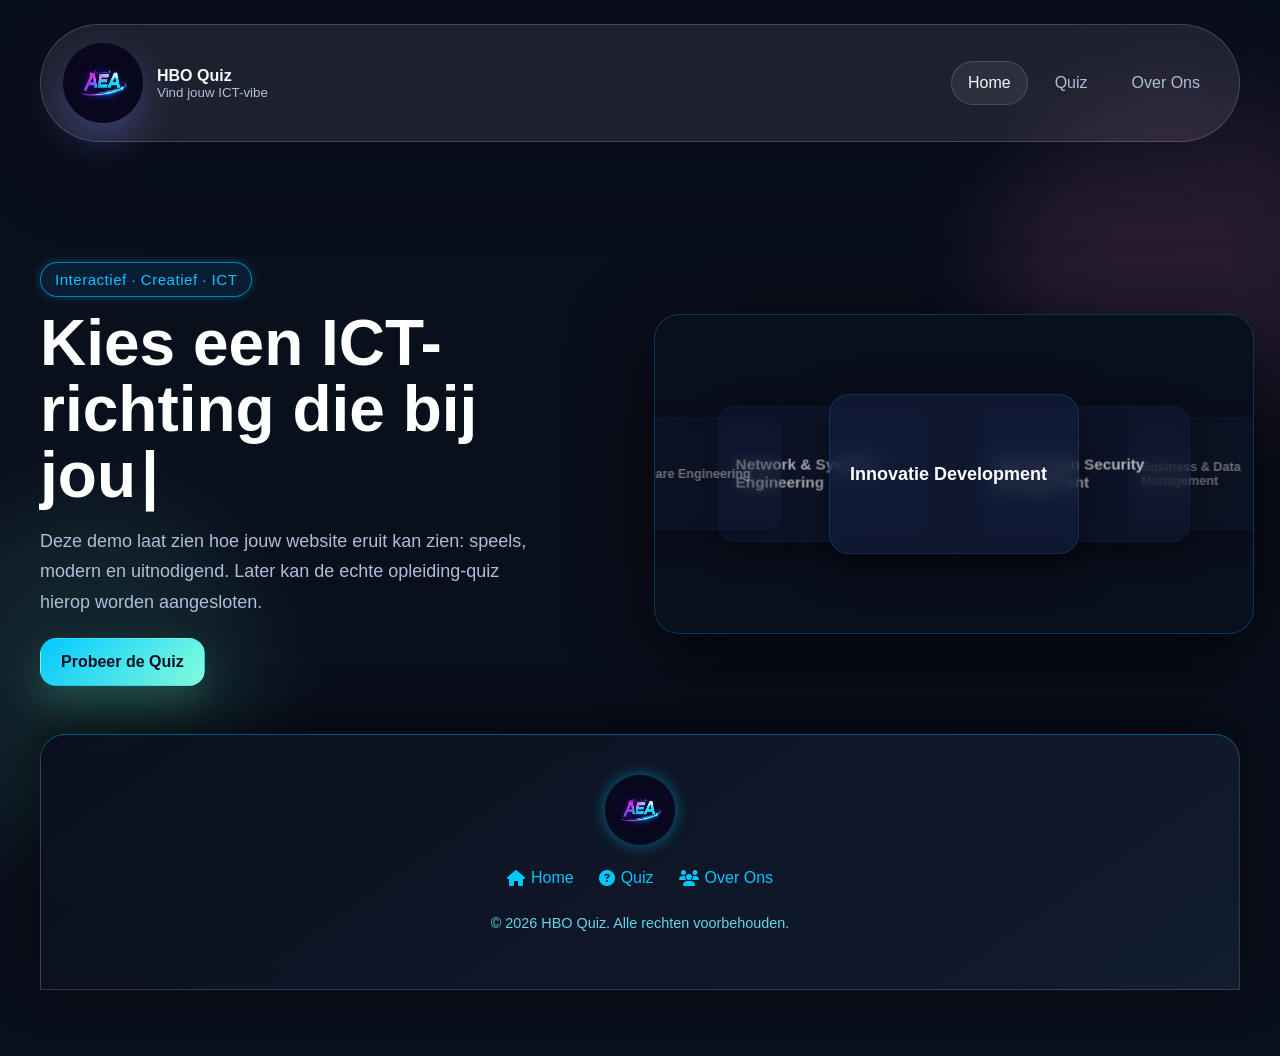
==== commit 9ee38811: "final final" ====
--- a/index.html
+++ b/index.html
@@ -38,7 +38,7 @@
       <nav class="site-nav">
         <a class="active" href="index.html">Home</a>
         <a href="quiz/index.html">Quiz</a>
-        <a href="about.html">Over Ons</a>
+        <a href="quiz/over-ons.html">Over Ons</a>
       </nav>
     </header>
 
@@ -111,7 +111,7 @@
     <nav class="footer-nav">
       <a href="index.html"><i class="fas fa-home"></i> Home</a>
       <a href="quiz/index.html"><i class="fas fa-question-circle"></i> Quiz</a>
-      <a href="about.html"><i class="fas fa-users"></i> Over Ons</a>
+      <a href="quiz/over-ons.html"><i class="fas fa-users"></i> Over Ons</a>
     </nav>
 
     <p class="footer-copy">&copy; 2026 HBO Quiz. Alle rechten voorbehouden.</p>
